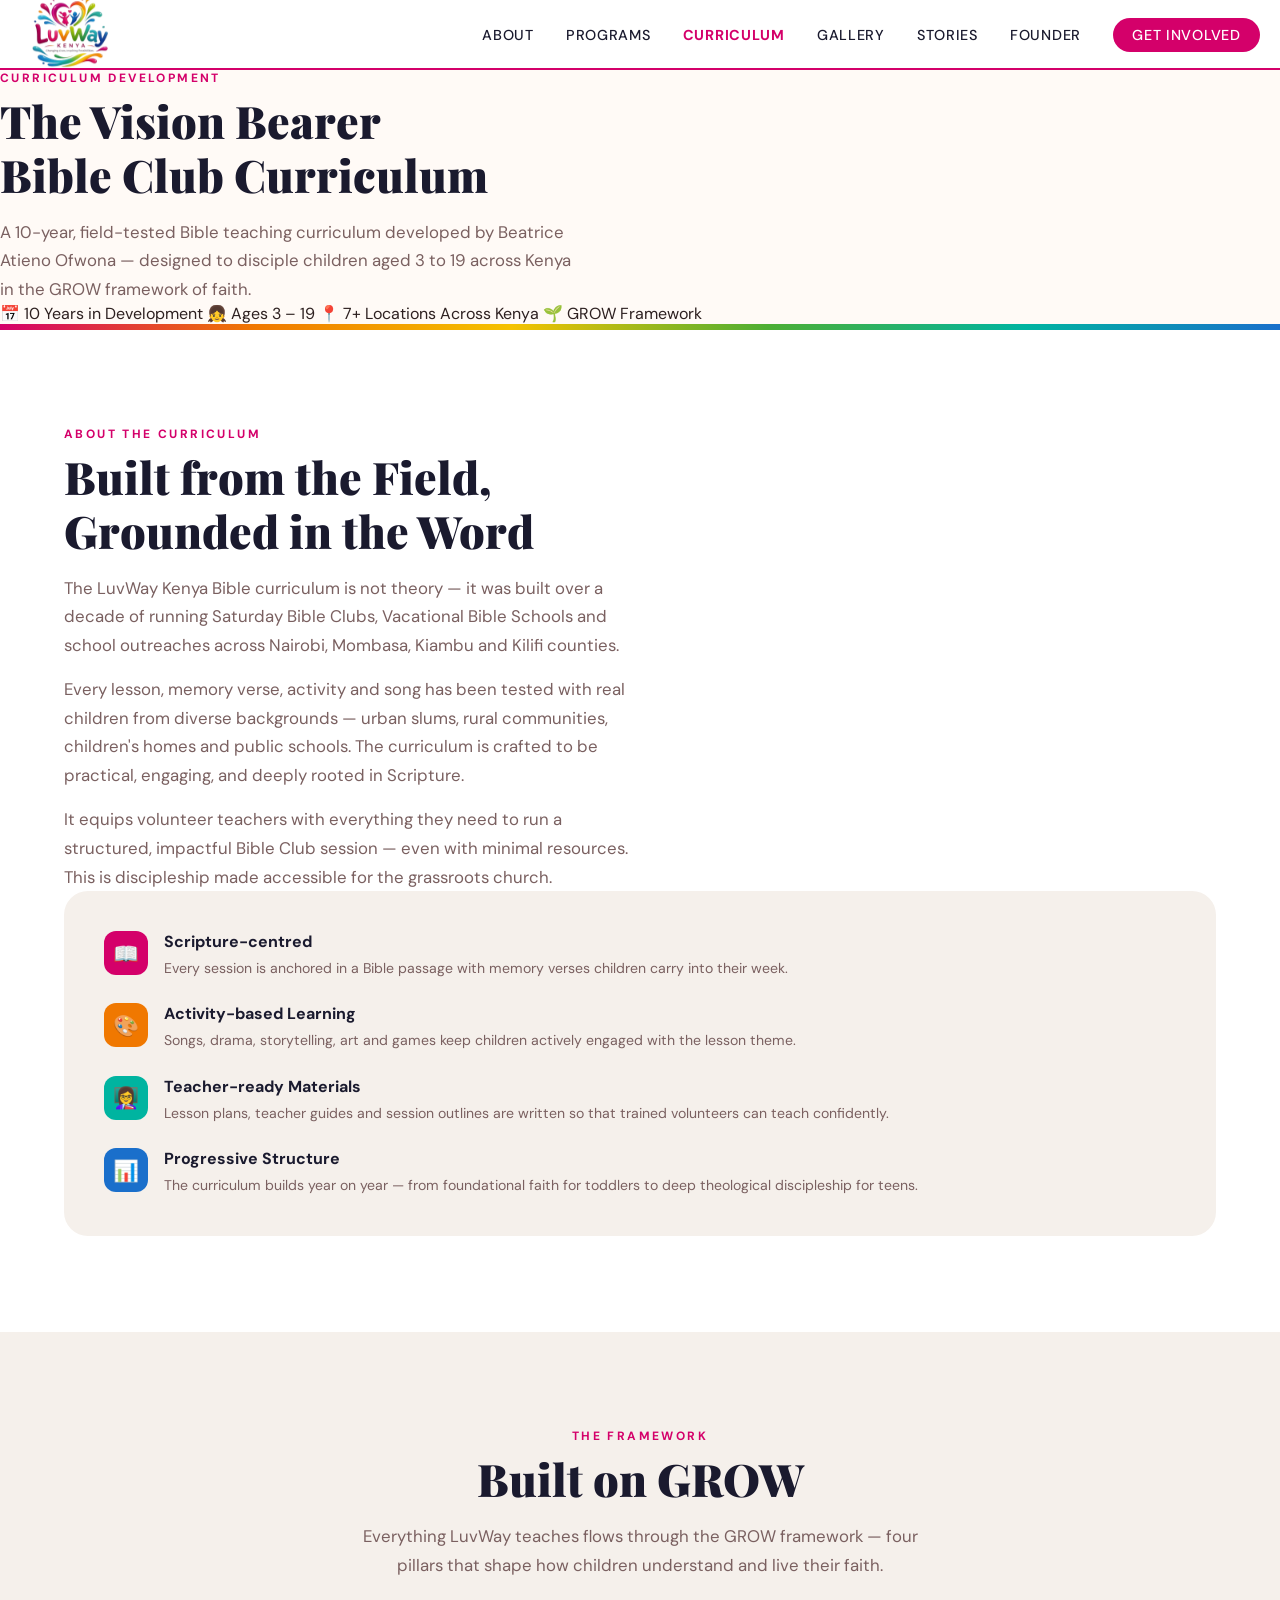
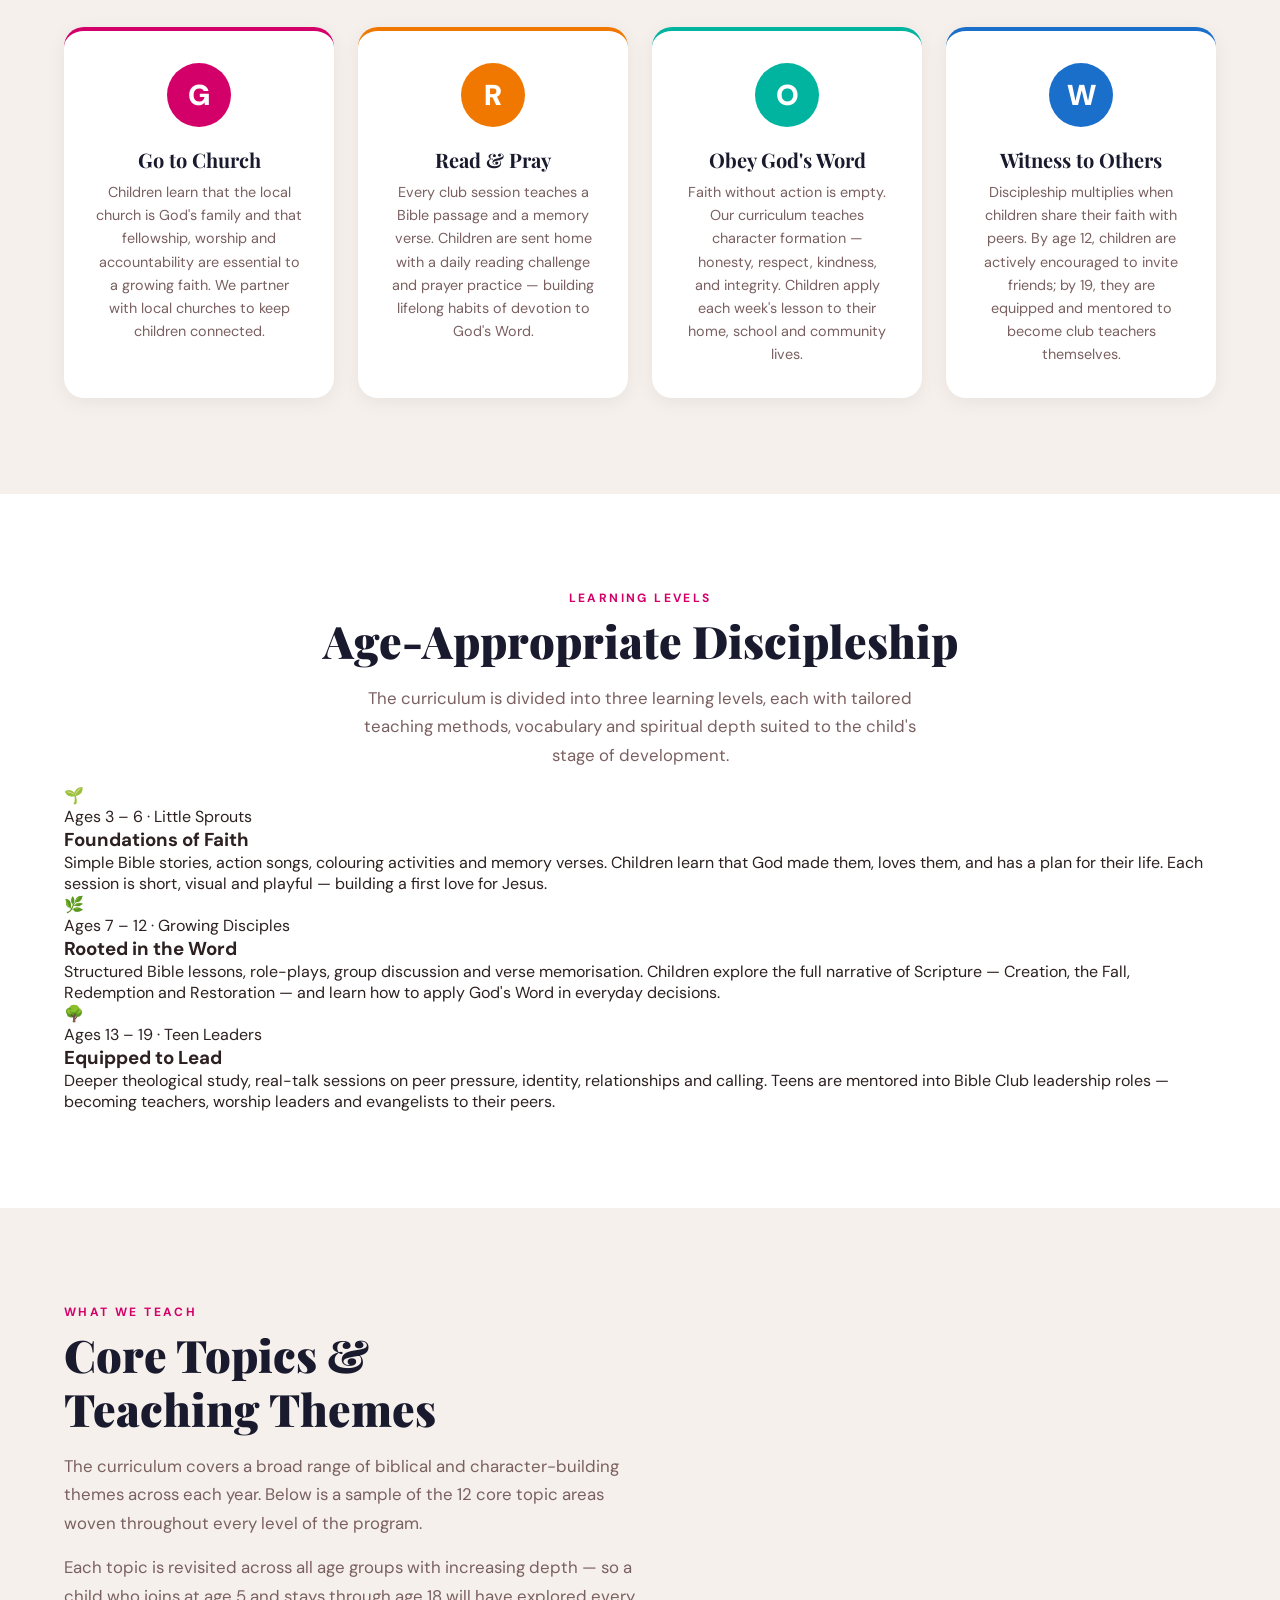
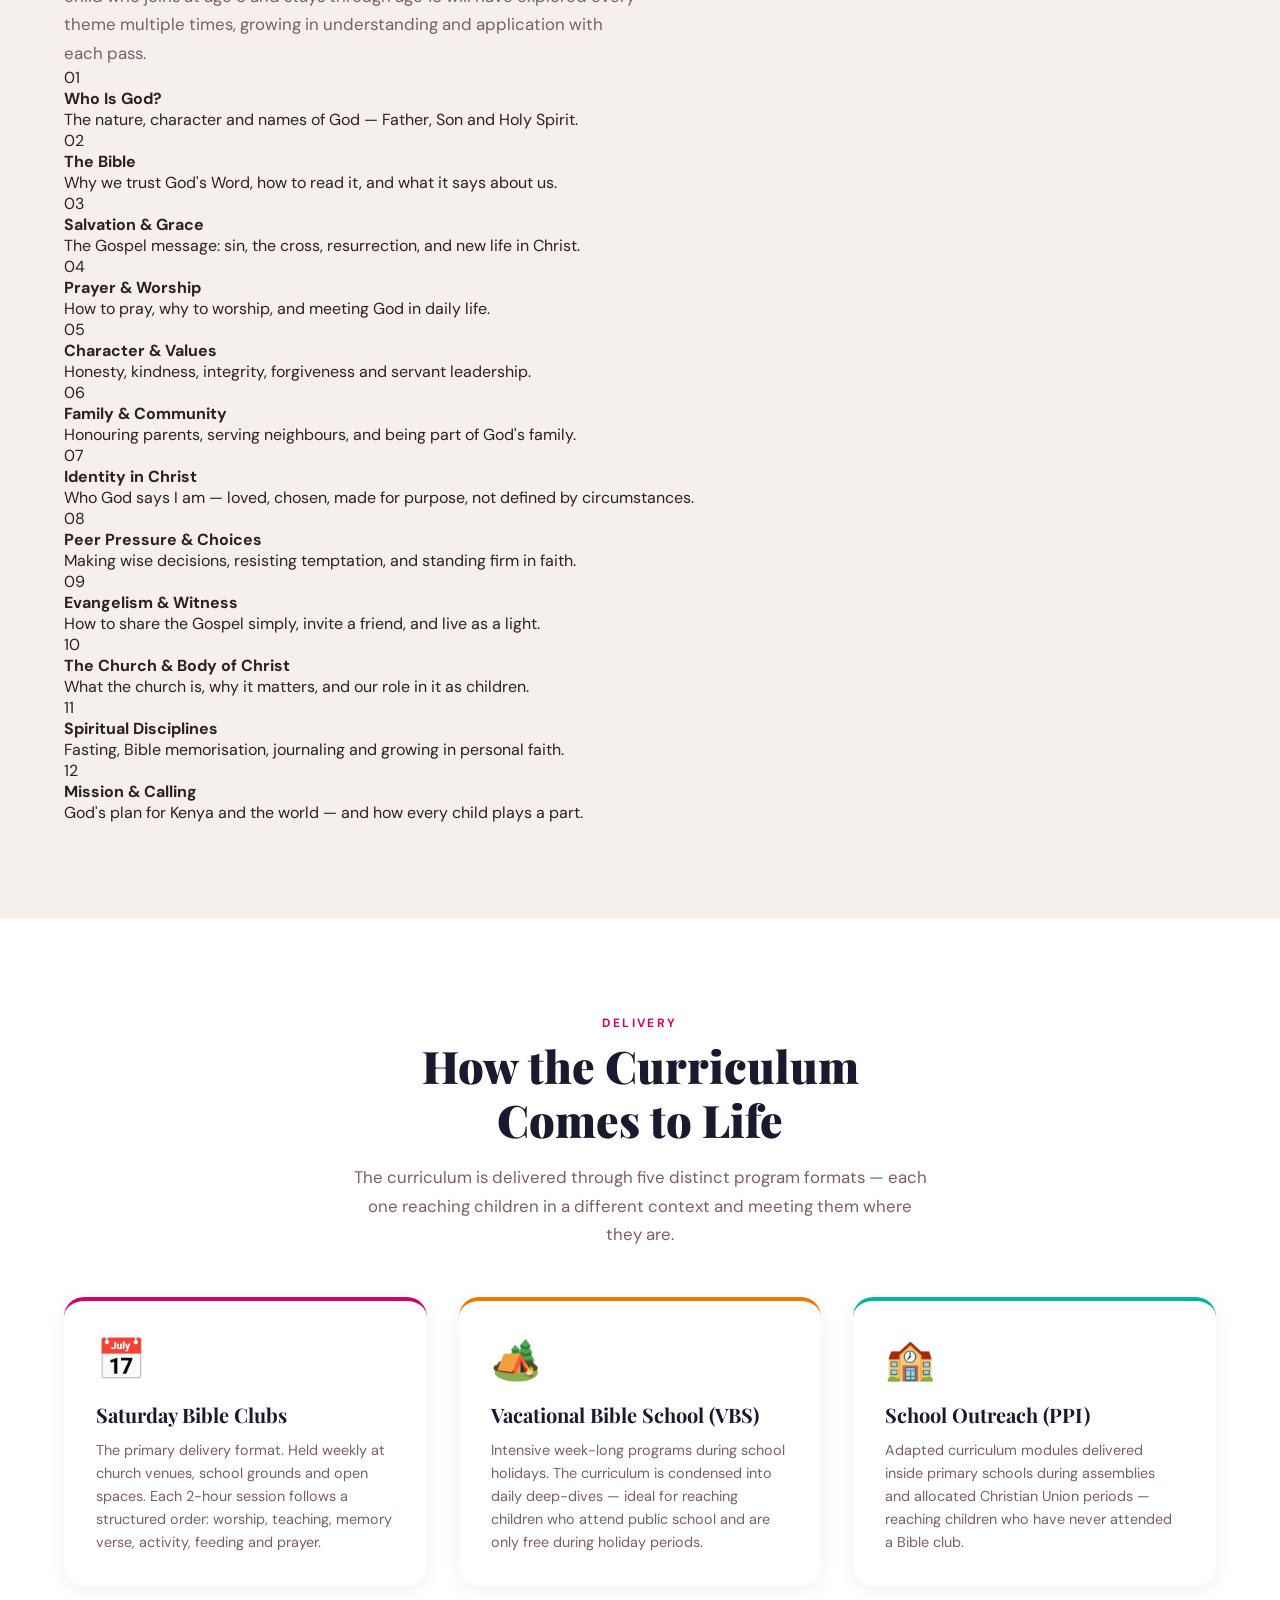
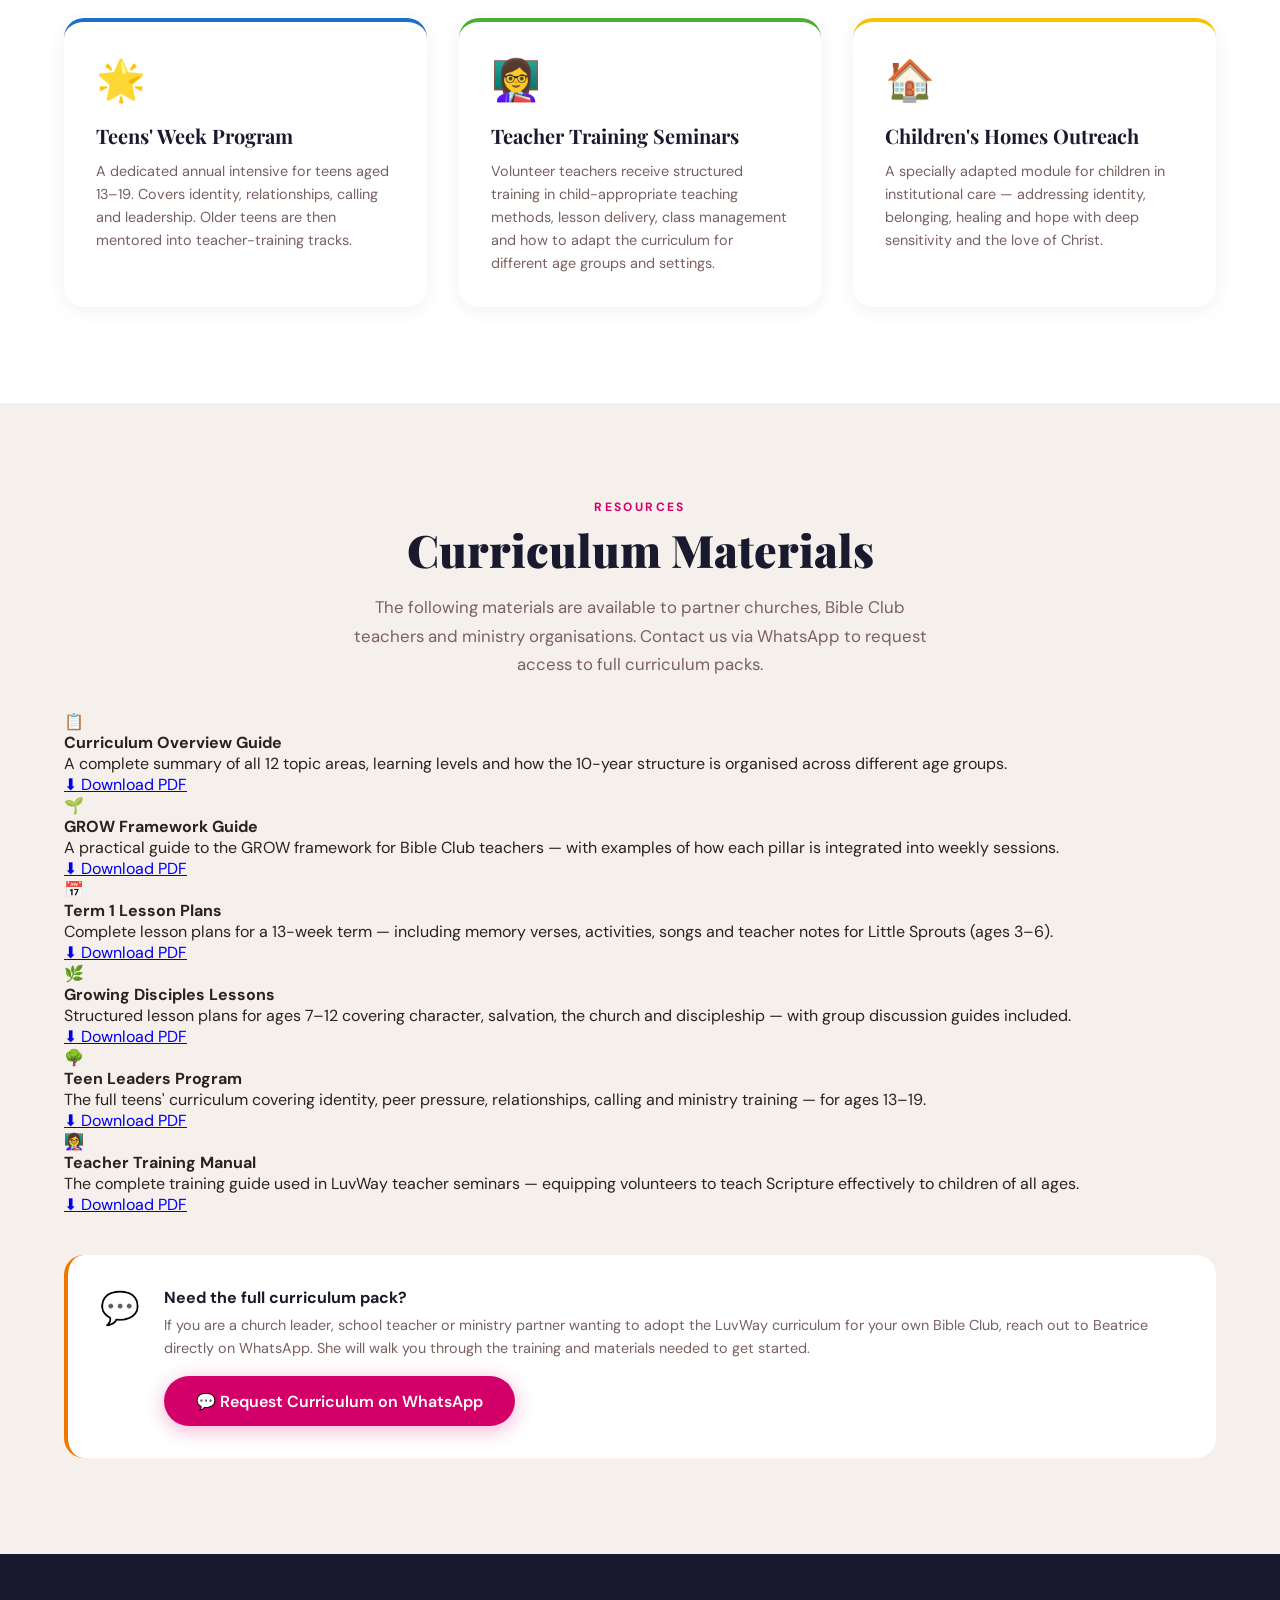
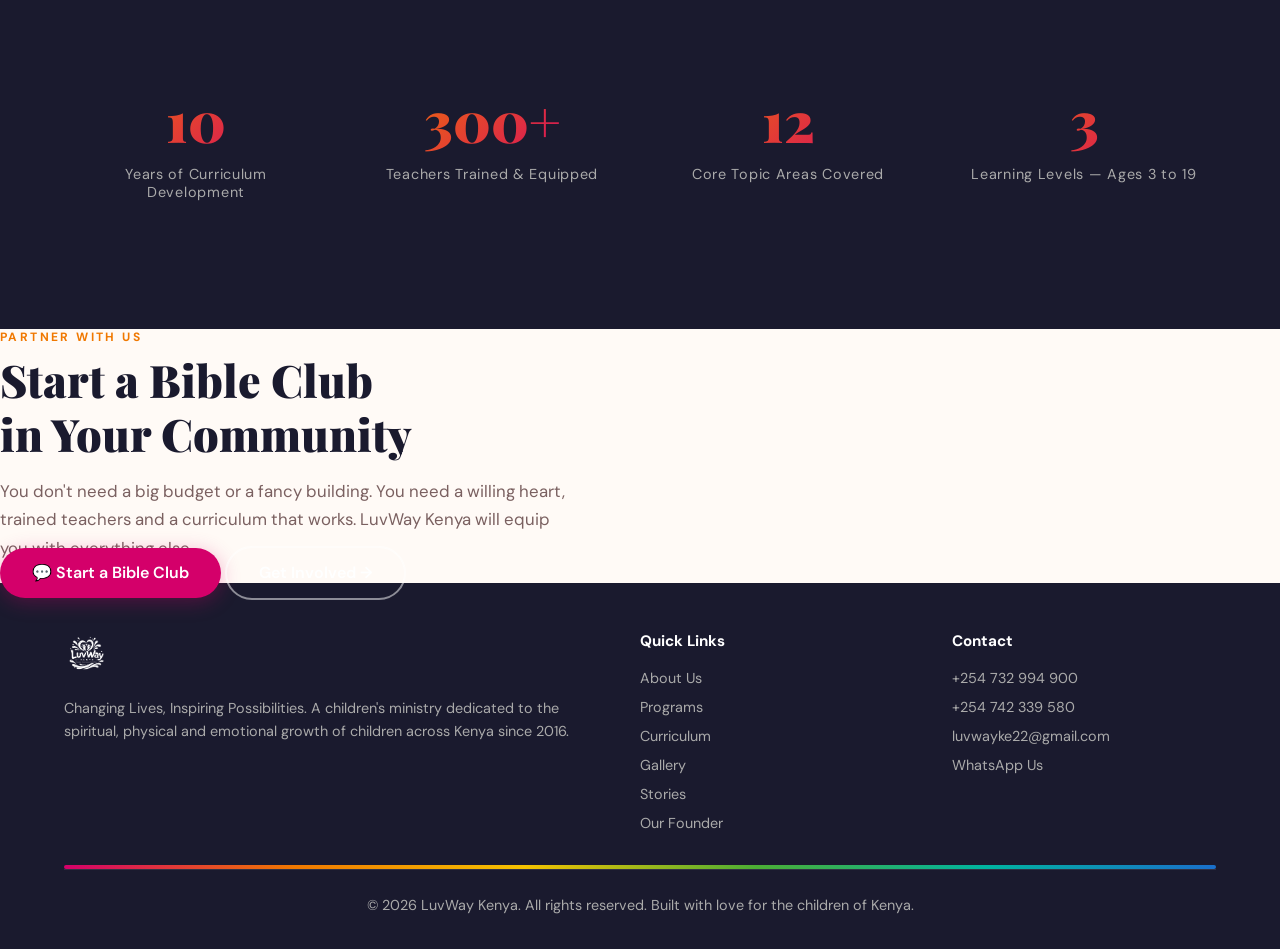
==== curriculum.html @ e8ebb986 "testimanials back and rewrote in  asepate index and CSS the old ones i put in  a new folder under as" ====
<!DOCTYPE html>
<html lang="en">

<head>
    <meta charset="UTF-8">
    <meta name="viewport" content="width=device-width, initial-scale=1.0">
    <title>Curriculum – LuvWay Kenya Vision Bearer Bible Clubs</title>
    <link rel="preconnect" href="https://fonts.googleapis.com">
    <link href="https://fonts.googleapis.com/css2?family=Playfair+Display:wght@700;900&family=DM+Sans:wght@300;400;500;600&display=swap" rel="stylesheet">
    <link rel="stylesheet" href="styles.css">
    <link rel="icon" type="image/x-icon" href="assets/images/favicon.ico">
</head>

<body>

    <!-- NAV -->
    <nav>
        <div class="nav-logo">
            <img src="assets/images/luvway_logo.png" alt="LuvWay Kenya">
        </div>

        <button class="hamburger" id="hamburger" aria-label="Toggle navigation" aria-expanded="false">
            <span></span>
            <span></span>
            <span></span>
        </button>

        <ul class="nav-links" id="nav-links">
            <li><a href="index.html#about">About</a></li>
            <li><a href="index.html#programs">Programs</a></li>
            <li><a href="curriculum.html" style="color:var(--magenta); font-weight:700;">Curriculum</a></li>
            <li><a href="index.html#gallery">Gallery</a></li>
            <li><a href="index.html#testimonials">Stories</a></li>
            <li><a href="index.html#founder">Founder</a></li>
            <li><a href="get-involved.html" class="nav-cta">Get Involved</a></li>
        </ul>
    </nav>


    <!-- HERO -->
    <div class="curriculum-hero">
        <div class="curriculum-hero-content">
            <p class="section-tag">Curriculum Development</p>
            <h1 class="section-title">The Vision Bearer<br>Bible Club Curriculum</h1>
            <p class="section-sub">A 10-year, field-tested Bible teaching curriculum developed by Beatrice Atieno Ofwona — designed to disciple children aged 3 to 19 across Kenya in the GROW framework of faith.</p>
            <div class="curriculum-hero-badges">
                <span class="ch-badge">📅 10 Years in Development</span>
                <span class="ch-badge">👧 Ages 3 – 19</span>
                <span class="ch-badge">📍 7+ Locations Across Kenya</span>
                <span class="ch-badge">🌱 GROW Framework</span>
            </div>
        </div>
    </div>

    <div class="rainbow-strip"></div>


    <!-- WHAT IS THE CURRICULUM -->
    <section style="background:#fff;">
        <div class="curriculum-overview-grid">
            <div class="fade-up">
                <p class="section-tag">About the Curriculum</p>
                <h2 class="section-title">Built from the Field,<br>Grounded in the Word</h2>
                <p class="section-sub">The LuvWay Kenya Bible curriculum is not theory — it was built over a decade of running Saturday Bible Clubs, Vacational Bible Schools and school outreaches across Nairobi, Mombasa, Kiambu and Kilifi counties.</p>
                <p class="section-sub" style="margin-top:1rem;">Every lesson, memory verse, activity and song has been tested with real children from diverse backgrounds — urban slums, rural communities, children's homes and public schools. The curriculum is crafted to be practical, engaging, and deeply rooted in Scripture.</p>
                <p class="section-sub" style="margin-top:1rem;">It equips volunteer teachers with everything they need to run a structured, impactful Bible Club session — even with minimal resources. This is discipleship made accessible for the grassroots church.</p>
            </div>
            <div class="fade-up">
                <div style="background:var(--light-gray); border-radius:24px; padding:2.5rem; display:flex; flex-direction:column; gap:1.5rem;">
                    <div style="display:flex; gap:1rem; align-items:flex-start;">
                        <div style="width:44px; height:44px; background:var(--magenta); border-radius:12px; display:flex; align-items:center; justify-content:center; font-size:1.3rem; flex-shrink:0;">📖</div>
                        <div>
                            <h4 style="font-weight:700; color:var(--dark); margin-bottom:0.3rem;">Scripture-centred</h4>
                            <p style="font-size:0.88rem; color:var(--text-muted); line-height:1.6;">Every session is anchored in a Bible passage with memory verses children carry into their week.</p>
                        </div>
                    </div>
                    <div style="display:flex; gap:1rem; align-items:flex-start;">
                        <div style="width:44px; height:44px; background:var(--orange); border-radius:12px; display:flex; align-items:center; justify-content:center; font-size:1.3rem; flex-shrink:0;">🎨</div>
                        <div>
                            <h4 style="font-weight:700; color:var(--dark); margin-bottom:0.3rem;">Activity-based Learning</h4>
                            <p style="font-size:0.88rem; color:var(--text-muted); line-height:1.6;">Songs, drama, storytelling, art and games keep children actively engaged with the lesson theme.</p>
                        </div>
                    </div>
                    <div style="display:flex; gap:1rem; align-items:flex-start;">
                        <div style="width:44px; height:44px; background:var(--teal); border-radius:12px; display:flex; align-items:center; justify-content:center; font-size:1.3rem; flex-shrink:0;">👩‍🏫</div>
                        <div>
                            <h4 style="font-weight:700; color:var(--dark); margin-bottom:0.3rem;">Teacher-ready Materials</h4>
                            <p style="font-size:0.88rem; color:var(--text-muted); line-height:1.6;">Lesson plans, teacher guides and session outlines are written so that trained volunteers can teach confidently.</p>
                        </div>
                    </div>
                    <div style="display:flex; gap:1rem; align-items:flex-start;">
                        <div style="width:44px; height:44px; background:var(--blue); border-radius:12px; display:flex; align-items:center; justify-content:center; font-size:1.3rem; flex-shrink:0;">📊</div>
                        <div>
                            <h4 style="font-weight:700; color:var(--dark); margin-bottom:0.3rem;">Progressive Structure</h4>
                            <p style="font-size:0.88rem; color:var(--text-muted); line-height:1.6;">The curriculum builds year on year — from foundational faith for toddlers to deep theological discipleship for teens.</p>
                        </div>
                    </div>
                </div>
            </div>
        </div>
    </section>


    <!-- GROW FRAMEWORK -->
    <section style="background:var(--light-gray);">
        <div style="text-align:center; margin-bottom:3rem;" class="fade-up">
            <p class="section-tag">The Framework</p>
            <h2 class="section-title">Built on GROW</h2>
            <p class="section-sub" style="margin:0 auto;">Everything LuvWay teaches flows through the GROW framework — four pillars that shape how children understand and live their faith.</p>
        </div>
        <div style="display:grid; grid-template-columns:repeat(4,1fr); gap:1.5rem;">
            <div class="program-card fade-up" style="text-align:center; border-color:var(--magenta);">
                <div style="width:64px; height:64px; background:var(--magenta); border-radius:50%; display:flex; align-items:center; justify-content:center; font-size:1.8rem; font-weight:900; color:#fff; margin:0 auto 1.2rem;">G</div>
                <h3 style="margin-bottom:0.5rem;">Go to Church</h3>
                <p>Children learn that the local church is God's family and that fellowship, worship and accountability are essential to a growing faith. We partner with local churches to keep children connected.</p>
            </div>
            <div class="program-card fade-up" style="text-align:center; border-color:var(--orange);">
                <div style="width:64px; height:64px; background:var(--orange); border-radius:50%; display:flex; align-items:center; justify-content:center; font-size:1.8rem; font-weight:900; color:#fff; margin:0 auto 1.2rem;">R</div>
                <h3 style="margin-bottom:0.5rem;">Read & Pray</h3>
                <p>Every club session teaches a Bible passage and a memory verse. Children are sent home with a daily reading challenge and prayer practice — building lifelong habits of devotion to God's Word.</p>
            </div>
            <div class="program-card fade-up" style="text-align:center; border-color:var(--teal);">
                <div style="width:64px; height:64px; background:var(--teal); border-radius:50%; display:flex; align-items:center; justify-content:center; font-size:1.8rem; font-weight:900; color:#fff; margin:0 auto 1.2rem;">O</div>
                <h3 style="margin-bottom:0.5rem;">Obey God's Word</h3>
                <p>Faith without action is empty. Our curriculum teaches character formation — honesty, respect, kindness, and integrity. Children apply each week's lesson to their home, school and community lives.</p>
            </div>
            <div class="program-card fade-up" style="text-align:center; border-color:var(--blue);">
                <div style="width:64px; height:64px; background:var(--blue); border-radius:50%; display:flex; align-items:center; justify-content:center; font-size:1.8rem; font-weight:900; color:#fff; margin:0 auto 1.2rem;">W</div>
                <h3 style="margin-bottom:0.5rem;">Witness to Others</h3>
                <p>Discipleship multiplies when children share their faith with peers. By age 12, children are actively encouraged to invite friends; by 19, they are equipped and mentored to become club teachers themselves.</p>
            </div>
        </div>
    </section>


    <!-- AGE GROUPS -->
    <section style="background:#fff;">
        <div style="text-align:center; margin-bottom:1rem;" class="fade-up">
            <p class="section-tag">Learning Levels</p>
            <h2 class="section-title">Age-Appropriate Discipleship</h2>
            <p class="section-sub" style="margin:0 auto;">The curriculum is divided into three learning levels, each with tailored teaching methods, vocabulary and spiritual depth suited to the child's stage of development.</p>
        </div>
        <div class="age-levels-grid">
            <div class="age-card fade-up">
                <div class="age-icon">🌱</div>
                <div class="age-range">Ages 3 – 6 · Little Sprouts</div>
                <h3>Foundations of Faith</h3>
                <p>Simple Bible stories, action songs, colouring activities and memory verses. Children learn that God made them, loves them, and has a plan for their life. Each session is short, visual and playful — building a first love for Jesus.</p>
            </div>
            <div class="age-card fade-up">
                <div class="age-icon">🌿</div>
                <div class="age-range">Ages 7 – 12 · Growing Disciples</div>
                <h3>Rooted in the Word</h3>
                <p>Structured Bible lessons, role-plays, group discussion and verse memorisation. Children explore the full narrative of Scripture — Creation, the Fall, Redemption and Restoration — and learn how to apply God's Word in everyday decisions.</p>
            </div>
            <div class="age-card fade-up">
                <div class="age-icon">🌳</div>
                <div class="age-range">Ages 13 – 19 · Teen Leaders</div>
                <h3>Equipped to Lead</h3>
                <p>Deeper theological study, real-talk sessions on peer pressure, identity, relationships and calling. Teens are mentored into Bible Club leadership roles — becoming teachers, worship leaders and evangelists to their peers.</p>
            </div>
        </div>
    </section>


    <!-- TOPICS -->
    <section style="background:var(--light-gray);">
        <div class="curriculum-overview-grid">
            <div class="fade-up">
                <p class="section-tag">What We Teach</p>
                <h2 class="section-title">Core Topics &<br>Teaching Themes</h2>
                <p class="section-sub">The curriculum covers a broad range of biblical and character-building themes across each year. Below is a sample of the 12 core topic areas woven throughout every level of the program.</p>
                <p class="section-sub" style="margin-top:1rem;">Each topic is revisited across all age groups with increasing depth — so a child who joins at age 5 and stays through age 18 will have explored every theme multiple times, growing in understanding and application with each pass.</p>
            </div>
            <div class="fade-up">
                <div class="topics-grid">
                    <div class="topic-item">
                        <div class="topic-num">01</div>
                        <div>
                            <h4>Who Is God?</h4>
                            <p>The nature, character and names of God — Father, Son and Holy Spirit.</p>
                        </div>
                    </div>
                    <div class="topic-item">
                        <div class="topic-num">02</div>
                        <div>
                            <h4>The Bible</h4>
                            <p>Why we trust God's Word, how to read it, and what it says about us.</p>
                        </div>
                    </div>
                    <div class="topic-item">
                        <div class="topic-num">03</div>
                        <div>
                            <h4>Salvation & Grace</h4>
                            <p>The Gospel message: sin, the cross, resurrection, and new life in Christ.</p>
                        </div>
                    </div>
                    <div class="topic-item">
                        <div class="topic-num">04</div>
                        <div>
                            <h4>Prayer & Worship</h4>
                            <p>How to pray, why to worship, and meeting God in daily life.</p>
                        </div>
                    </div>
                    <div class="topic-item">
                        <div class="topic-num">05</div>
                        <div>
                            <h4>Character & Values</h4>
                            <p>Honesty, kindness, integrity, forgiveness and servant leadership.</p>
                        </div>
                    </div>
                    <div class="topic-item">
                        <div class="topic-num">06</div>
                        <div>
                            <h4>Family & Community</h4>
                            <p>Honouring parents, serving neighbours, and being part of God's family.</p>
                        </div>
                    </div>
                    <div class="topic-item">
                        <div class="topic-num">07</div>
                        <div>
                            <h4>Identity in Christ</h4>
                            <p>Who God says I am — loved, chosen, made for purpose, not defined by circumstances.</p>
                        </div>
                    </div>
                    <div class="topic-item">
                        <div class="topic-num">08</div>
                        <div>
                            <h4>Peer Pressure & Choices</h4>
                            <p>Making wise decisions, resisting temptation, and standing firm in faith.</p>
                        </div>
                    </div>
                    <div class="topic-item">
                        <div class="topic-num">09</div>
                        <div>
                            <h4>Evangelism & Witness</h4>
                            <p>How to share the Gospel simply, invite a friend, and live as a light.</p>
                        </div>
                    </div>
                    <div class="topic-item">
                        <div class="topic-num">10</div>
                        <div>
                            <h4>The Church & Body of Christ</h4>
                            <p>What the church is, why it matters, and our role in it as children.</p>
                        </div>
                    </div>
                    <div class="topic-item">
                        <div class="topic-num">11</div>
                        <div>
                            <h4>Spiritual Disciplines</h4>
                            <p>Fasting, Bible memorisation, journaling and growing in personal faith.</p>
                        </div>
                    </div>
                    <div class="topic-item">
                        <div class="topic-num">12</div>
                        <div>
                            <h4>Mission & Calling</h4>
                            <p>God's plan for Kenya and the world — and how every child plays a part.</p>
                        </div>
                    </div>
                </div>
            </div>
        </div>
    </section>


    <!-- HOW IT'S DELIVERED -->
    <section style="background:#fff;">
        <div style="text-align:center; margin-bottom:3rem;" class="fade-up">
            <p class="section-tag">Delivery</p>
            <h2 class="section-title">How the Curriculum<br>Comes to Life</h2>
            <p class="section-sub" style="margin:0 auto;">The curriculum is delivered through five distinct program formats — each one reaching children in a different context and meeting them where they are.</p>
        </div>
        <div class="programs-grid">
            <div class="program-card fade-up">
                <div class="program-icon">📅</div>
                <h3>Saturday Bible Clubs</h3>
                <p>The primary delivery format. Held weekly at church venues, school grounds and open spaces. Each 2-hour session follows a structured order: worship, teaching, memory verse, activity, feeding and prayer.</p>
            </div>
            <div class="program-card fade-up">
                <div class="program-icon">🏕️</div>
                <h3>Vacational Bible School (VBS)</h3>
                <p>Intensive week-long programs during school holidays. The curriculum is condensed into daily deep-dives — ideal for reaching children who attend public school and are only free during holiday periods.</p>
            </div>
            <div class="program-card fade-up">
                <div class="program-icon">🏫</div>
                <h3>School Outreach (PPI)</h3>
                <p>Adapted curriculum modules delivered inside primary schools during assemblies and allocated Christian Union periods — reaching children who have never attended a Bible club.</p>
            </div>
            <div class="program-card fade-up">
                <div class="program-icon">🌟</div>
                <h3>Teens' Week Program</h3>
                <p>A dedicated annual intensive for teens aged 13–19. Covers identity, relationships, calling and leadership. Older teens are then mentored into teacher-training tracks.</p>
            </div>
            <div class="program-card fade-up">
                <div class="program-icon">👩‍🏫</div>
                <h3>Teacher Training Seminars</h3>
                <p>Volunteer teachers receive structured training in child-appropriate teaching methods, lesson delivery, class management and how to adapt the curriculum for different age groups and settings.</p>
            </div>
            <div class="program-card fade-up">
                <div class="program-icon">🏠</div>
                <h3>Children's Homes Outreach</h3>
                <p>A specially adapted module for children in institutional care — addressing identity, belonging, healing and hope with deep sensitivity and the love of Christ.</p>
            </div>
        </div>
    </section>


    <!-- CURRICULUM MATERIALS / DOWNLOADS -->
    <section style="background:var(--light-gray);">
        <div style="text-align:center; margin-bottom:2rem;" class="fade-up">
            <p class="section-tag">Resources</p>
            <h2 class="section-title">Curriculum Materials</h2>
            <p class="section-sub" style="margin:0 auto;">The following materials are available to partner churches, Bible Club teachers and ministry organisations. Contact us via WhatsApp to request access to full curriculum packs.</p>
        </div>
        <div class="download-grid">
            <div class="download-card fade-up">
                <div class="dl-icon">📋</div>
                <h4>Curriculum Overview Guide</h4>
                <p>A complete summary of all 12 topic areas, learning levels and how the 10-year structure is organised across different age groups.</p>
                <a href="assets/curriculums/curriculum_overview.pdf" class="dl-btn" onclick="handleDownload(event, this)">⬇ Download PDF</a>
            </div>
            <div class="download-card fade-up">
                <div class="dl-icon">🌱</div>
                <h4>GROW Framework Guide</h4>
                <p>A practical guide to the GROW framework for Bible Club teachers — with examples of how each pillar is integrated into weekly sessions.</p>
                <a href="assets/curriculums/grow_framework_guide.pdf" class="dl-btn" onclick="handleDownload(event, this)">⬇ Download PDF</a>
            </div>
            <div class="download-card fade-up">
                <div class="dl-icon">📅</div>
                <h4>Term 1 Lesson Plans</h4>
                <p>Complete lesson plans for a 13-week term — including memory verses, activities, songs and teacher notes for Little Sprouts (ages 3–6).</p>
                <a href="assets/curriculums/lesson_plans_term1_little_sprouts.pdf" class="dl-btn" onclick="handleDownload(event, this)">⬇ Download PDF</a>
            </div>
            <div class="download-card fade-up">
                <div class="dl-icon">🌿</div>
                <h4>Growing Disciples Lessons</h4>
                <p>Structured lesson plans for ages 7–12 covering character, salvation, the church and discipleship — with group discussion guides included.</p>
                <a href="assets/curriculums/lesson_plans_growing_disciples.pdf" class="dl-btn" onclick="handleDownload(event, this)">⬇ Download PDF</a>
            </div>
            <div class="download-card fade-up">
                <div class="dl-icon">🌳</div>
                <h4>Teen Leaders Program</h4>
                <p>The full teens' curriculum covering identity, peer pressure, relationships, calling and ministry training — for ages 13–19.</p>
                <a href="assets/curriculums/teen_leaders_curriculum.pdf" class="dl-btn" onclick="handleDownload(event, this)">⬇ Download PDF</a>
            </div>
            <div class="download-card fade-up">
                <div class="dl-icon">👩‍🏫</div>
                <h4>Teacher Training Manual</h4>
                <p>The complete training guide used in LuvWay teacher seminars — equipping volunteers to teach Scripture effectively to children of all ages.</p>
                <a href="assets/curriculums/teacher_training_manual.pdf" class="dl-btn" onclick="handleDownload(event, this)">⬇ Download PDF</a>
            </div>
        </div>

        <div class="fade-up" style="margin-top:2.5rem; background:#fff; border-radius:20px; padding:2rem; border-left:4px solid var(--orange); display:flex; gap:1.5rem; align-items:flex-start;">
            <div style="font-size:2rem; flex-shrink:0;">💬</div>
            <div>
                <h4 style="font-weight:700; color:var(--dark); margin-bottom:0.4rem; font-size:1rem;">Need the full curriculum pack?</h4>
                <p style="font-size:0.9rem; color:var(--text-muted); line-height:1.6;">If you are a church leader, school teacher or ministry partner wanting to adopt the LuvWay curriculum for your own Bible Club, reach out to Beatrice directly on WhatsApp. She will walk you through the training and materials needed to get started.</p>
                <a href="https://wa.me/254732994900?text=Hello%2C%20I%20would%20like%20to%20request%20the%20LuvWay%20curriculum%20materials." target="_blank" class="btn-primary" style="margin-top:1rem; display:inline-block;">💬 Request Curriculum on WhatsApp</a>
            </div>
        </div>
    </section>


    <!-- STATS -->
    <section class="stats-section">
        <div class="stats-grid">
            <div class="stat-item fade-up">
                <div class="stat-number">10</div>
                <div class="stat-label">Years of Curriculum Development</div>
            </div>
            <div class="stat-item fade-up">
                <div class="stat-number">300+</div>
                <div class="stat-label">Teachers Trained & Equipped</div>
            </div>
            <div class="stat-item fade-up">
                <div class="stat-number">12</div>
                <div class="stat-label">Core Topic Areas Covered</div>
            </div>
            <div class="stat-item fade-up">
                <div class="stat-number">3</div>
                <div class="stat-label">Learning Levels — Ages 3 to 19</div>
            </div>
        </div>
    </section>


    <!-- CTA -->
    <div class="curriculum-cta">
        <p class="section-tag" style="color:var(--orange);">Partner With Us</p>
        <h2 class="section-title">Start a Bible Club<br>in Your Community</h2>
        <p class="section-sub">You don't need a big budget or a fancy building. You need a willing heart, trained teachers and a curriculum that works. LuvWay Kenya will equip you with everything else.</p>
        <div class="cta-buttons">
            <a href="https://wa.me/254732994900?text=Hello%2C%20I%20am%20interested%20in%20starting%20a%20Bible%20Club%20with%20LuvWay%20Kenya." target="_blank" class="btn-primary">💬 Start a Bible Club</a>
            <a href="get-involved.html" class="btn-secondary" style="border-color:rgba(255,255,255,0.5); color:#fff;">Get Involved →</a>
        </div>
    </div>


    <!-- FOOTER -->
    <footer>
        <div class="footer-grid">
            <div>
                <img src="assets/images/luvway_logo.png" alt="LuvWay Kenya">
                <p>Changing Lives, Inspiring Possibilities. A children's ministry dedicated to the spiritual, physical and emotional growth of children across Kenya since 2016.</p>
            </div>
            <div>
                <h4>Quick Links</h4>
                <ul>
                    <li><a href="index.html#about">About Us</a></li>
                    <li><a href="index.html#programs">Programs</a></li>
                    <li><a href="curriculum.html">Curriculum</a></li>
                    <li><a href="index.html#gallery">Gallery</a></li>
                    <li><a href="index.html#testimonials">Stories</a></li>
                    <li><a href="index.html#founder">Our Founder</a></li>
                </ul>
            </div>
            <div>
                <h4>Contact</h4>
                <ul>
                    <li><a href="tel:+254732994900">+254 732 994 900</a></li>
                    <li><a href="tel:+254742339580">+254 742 339 580</a></li>
                    <li><a href="mailto:luvwayke22@gmail.com">luvwayke22@gmail.com</a></li>
                    <li><a href="https://wa.me/254732994900" target="_blank">WhatsApp Us</a></li>
                </ul>
            </div>
        </div>
        <div class="footer-rainbow"></div>
        <div class="footer-bottom">
            <p>© 2026 LuvWay Kenya. All rights reserved. Built with love for the children of Kenya.</p>
        </div>
    </footer>


    <script>
        /* ─── HAMBURGER NAV TOGGLE ─── */
        const hamburger = document.getElementById('hamburger');
        const navLinks  = document.getElementById('nav-links');
        const nav       = document.querySelector('nav');

        hamburger.addEventListener('click', function () {
            const isOpen = navLinks.classList.toggle('open');
            hamburger.classList.toggle('active');
            hamburger.setAttribute('aria-expanded', isOpen);
        });

        navLinks.querySelectorAll('a').forEach(link => {
            link.addEventListener('click', () => {
                navLinks.classList.remove('open');
                hamburger.classList.remove('active');
                hamburger.setAttribute('aria-expanded', 'false');
            });
        });

        document.addEventListener('click', function (e) {
            if (!nav.contains(e.target) && navLinks.classList.contains('open')) {
                navLinks.classList.remove('open');
                hamburger.classList.remove('active');
                hamburger.setAttribute('aria-expanded', 'false');
            }
        });


        /* ─── SCROLL ANIMATIONS ─── */
        const observer = new IntersectionObserver((entries) => {
            entries.forEach(e => { if (e.isIntersecting) e.target.classList.add('visible'); });
        }, { threshold: 0.1 });
        document.querySelectorAll('.fade-up').forEach(el => observer.observe(el));


        /* ─── DOWNLOAD HANDLER ─── */
        function handleDownload(e, link) {
            const href = link.getAttribute('href');
            // Check if file exists — if curriculum files haven't been added yet, show a WhatsApp prompt
            fetch(href, { method: 'HEAD' })
                .then(res => {
                    if (!res.ok) {
                        e.preventDefault();
                        if (confirm('This file is not yet uploaded. Would you like to request this material via WhatsApp?')) {
                            window.open('https://wa.me/254732994900?text=Hello%2C%20I%20would%20like%20to%20request%20curriculum%20materials%20from%20LuvWay%20Kenya.', '_blank');
                        }
                    }
                })
                .catch(() => {
                    e.preventDefault();
                    if (confirm('This file is not yet available online. Would you like to request it via WhatsApp?')) {
                        window.open('https://wa.me/254732994900?text=Hello%2C%20I%20would%20like%20to%20request%20curriculum%20materials%20from%20LuvWay%20Kenya.', '_blank');
                    }
                });
        }
    </script>

</body>
</html>
---- styles.css ----
:root {
    --magenta: #d4006a;
    --orange: #f07800;
    --yellow: #f5c200;
    --green: #4cae34;
    --teal: #00b4a0;
    --blue: #1a6fcb;
    --dark: #1a1a2e;
    --warm-white: #fffaf6;
    --light-gray: #f5f0eb;
    --text: #2d2020;
    --text-muted: #7a6060;
}

*,
*::before,
*::after {
    box-sizing: border-box;
    margin: 0;
    padding: 0;
}

html {
    scroll-behavior: smooth;
}

body {
    font-family: 'DM Sans', sans-serif;
    background: var(--warm-white);
    color: var(--text);
    overflow-x: hidden;
}

.g-letter {
    font-size: 96px;
    font-weight: 500;
    opacity: 0;
    transform: scale(0.3) rotate(-15deg);
    transition: opacity 0.5s ease, transform 0.6s cubic-bezier(0.34, 1.56, 0.64, 1);
    display: inline-block;
    line-height: 1;
}

.g-letter.show {
    opacity: 1;
    transform: scale(1) rotate(0deg);
}


/* ─── NAV ─── */

nav {
    position: fixed;
    top: 0;
    width: 100%;
    z-index: 1000;
    background: rgba(255, 250, 246, 0.95);
    backdrop-filter: blur(12px);
    border-bottom: 2px solid var(--magenta);
    padding: 0 2rem;
    display: flex;
    align-items: center;
    justify-content: space-between;
    height: 70px;
}

.nav-logo img {
    height: 100px;
    width: 100px;
}

.nav-links {
    display: flex;
    gap: 2rem;
    list-style: none;
}

.nav-links a {
    text-decoration: none;
    font-weight: 500;
    font-size: 0.9rem;
    color: var(--dark);
    letter-spacing: 0.05em;
    text-transform: uppercase;
    transition: color 0.2s;
}

.nav-links a:hover {
    color: var(--magenta);
}

.nav-cta {
    background: var(--magenta);
    color: #fff !important;
    padding: 0.5rem 1.2rem;
    border-radius: 50px;
    transition: background 0.2s !important;
}

.nav-cta:hover {
    background: #a8004f !important;
}


/* ─── HERO ─── */

.hero {
    min-height: 100vh;
    display: grid;
    grid-template-columns: 1fr 1fr;
    align-items: center;
    padding: 100px 4rem 4rem;
    gap: 4rem;
    background: linear-gradient(135deg, var(--warm-white) 60%, #ffe8f5 100%);
    position: relative;
    overflow: hidden;
}

.hero::before {
    content: '';
    position: absolute;
    top: -100px;
    right: -100px;
    width: 500px;
    height: 500px;
    border-radius: 50%;
    background: radial-gradient(circle, rgba(212, 0, 106, 0.08) 0%, transparent 70%);
}

.hero::after {
    content: '';
    position: absolute;
    bottom: -80px;
    left: 20%;
    width: 300px;
    height: 300px;
    border-radius: 50%;
    background: radial-gradient(circle, rgba(240, 120, 0, 0.08) 0%, transparent 70%);
}

.hero-text {
    position: relative;
    z-index: 1;
}

.hero-eyebrow {
    font-size: 0.8rem;
    letter-spacing: 0.2em;
    text-transform: uppercase;
    color: var(--orange);
    font-weight: 600;
    margin-bottom: 1rem;
}

.hero-title {
    font-family: 'Playfair Display', serif;
    font-size: clamp(2.8rem, 5vw, 4.5rem);
    line-height: 1.1;
    font-weight: 900;
    color: var(--dark);
    margin-bottom: 1.5rem;
}

.hero-title span {
    color: var(--magenta);
}

.hero-sub {
    font-size: 1.15rem;
    line-height: 1.7;
    color: var(--text-muted);
    margin-bottom: 2.5rem;
    max-width: 480px;
}

.hero-buttons {
    display: flex;
    gap: 1rem;
    flex-wrap: wrap;
}

.btn-primary {
    background: var(--magenta);
    color: #fff;
    padding: 0.9rem 2rem;
    border-radius: 50px;
    text-decoration: none;
    font-weight: 600;
    font-size: 1rem;
    transition: transform 0.2s, box-shadow 0.2s;
    box-shadow: 0 4px 20px rgba(212, 0, 106, 0.3);
}

.btn-primary:hover {
    transform: translateY(-2px);
    box-shadow: 0 8px 30px rgba(212, 0, 106, 0.4);
}

.btn-secondary {
    background: transparent;
    color: var(--dark);
    padding: 0.9rem 2rem;
    border-radius: 50px;
    text-decoration: none;
    font-weight: 600;
    font-size: 1rem;
    border: 2px solid var(--dark);
    transition: all 0.2s;
}

.btn-secondary:hover {
    background: var(--dark);
    color: #fff;
}

.hero-image {
    position: relative;
    z-index: 1;
}

.hero-image img {
    width: 100%;
    height: 500px;
    object-fit: cover;
    border-radius: 20px 60px 20px 60px;
    box-shadow: 0 20px 60px rgba(0, 0, 0, 0.15);
}

.hero-badge {
    position: absolute;
    bottom: -20px;
    left: -20px;
    background: var(--orange);
    color: #fff;
    padding: 1rem 1.5rem;
    border-radius: 16px;
    box-shadow: 0 8px 24px rgba(240, 120, 0, 0.3);
    font-weight: 700;
    font-size: 0.9rem;
    line-height: 1.3;
}

.hero-badge span {
    font-size: 1.6rem;
    display: block;
    font-family: 'Playfair Display', serif;
}


/* ─── RAINBOW STRIP ─── */

.rainbow-strip {
    height: 6px;
    background: linear-gradient(to right, var(--magenta), var(--orange), var(--yellow), var(--green), var(--teal), var(--blue));
}


/* ─── SECTIONS ─── */

section {
    padding: 6rem 4rem;
}

.section-tag {
    font-size: 0.75rem;
    letter-spacing: 0.2em;
    text-transform: uppercase;
    color: var(--magenta);
    font-weight: 700;
    margin-bottom: 0.5rem;
}

.section-title {
    font-family: 'Playfair Display', serif;
    font-size: clamp(2rem, 3.5vw, 3rem);
    font-weight: 900;
    line-height: 1.2;
    color: var(--dark);
    margin-bottom: 1rem;
}

.section-sub {
    font-size: 1.05rem;
    line-height: 1.7;
    color: var(--text-muted);
    max-width: 580px;
}


/* ─── ABOUT ─── */

.about-grid {
    display: grid;
    grid-template-columns: 1fr 1fr;
    gap: 5rem;
    align-items: center;
}

.about-image-wrap {
    position: relative;
}

.about-image-wrap img {
    width: 100%;
    height: 460px;
    object-fit: cover;
    border-radius: 40px 20px 40px 20px;
    box-shadow: 0 16px 50px rgba(0, 0, 0, 0.12);
}

.about-accent {
    position: absolute;
    top: -20px;
    right: -20px;
    width: 100px;
    height: 100px;
    border-radius: 50%;
    background: var(--yellow);
    opacity: 0.3;
    z-index: -1;
}

.about-accent2 {
    position: absolute;
    bottom: -20px;
    left: -20px;
    width: 80px;
    height: 80px;
    border-radius: 50%;
    background: var(--teal);
    opacity: 0.25;
    z-index: -1;
}

.grow-list {
    margin-top: 2rem;
    display: flex;
    flex-direction: column;
    gap: 0.8rem;
}

.grow-item {
    display: flex;
    align-items: center;
    gap: 1rem;
    background: var(--light-gray);
    border-radius: 12px;
    padding: 0.8rem 1.2rem;
}

.grow-letter {
    width: 36px;
    height: 36px;
    border-radius: 50%;
    display: flex;
    align-items: center;
    justify-content: center;
    font-weight: 900;
    font-size: 1.1rem;
    color: #fff;
    flex-shrink: 0;
}

.g-g {
    background: var(--magenta);
}

.g-r {
    background: var(--orange);
}

.g-o {
    background: var(--teal);
}

.g-w {
    background: var(--blue);
}

.grow-item p {
    font-weight: 600;
    font-size: 0.95rem;
    color: var(--dark);
}

.grow-item span {
    font-size: 0.85rem;
    color: var(--text-muted);
}


/* ─── STATS ─── */

.stats-section {
    background: var(--dark);
    color: #fff;
}

.stats-grid {
    display: grid;
    grid-template-columns: repeat(4, 1fr);
    gap: 2rem;
    text-align: center;
}

.stat-item {
    padding: 2rem 1rem;
}

.stat-number {
    font-family: 'Playfair Display', serif;
    font-size: 3.5rem;
    font-weight: 900;
    background: linear-gradient(135deg, var(--orange), var(--magenta));
    -webkit-background-clip: text;
    -webkit-text-fill-color: transparent;
    background-clip: text;
}

.stat-label {
    font-size: 0.9rem;
    color: #aaa;
    margin-top: 0.5rem;
    letter-spacing: 0.05em;
}


/* ─── PROGRAMS ─── */

.programs-grid {
    display: grid;
    grid-template-columns: repeat(3, 1fr);
    gap: 2rem;
    margin-top: 3rem;
}

.program-card {
    background: #fff;
    border-radius: 20px;
    padding: 2rem;
    box-shadow: 0 4px 20px rgba(0, 0, 0, 0.06);
    border-top: 4px solid;
    transition: transform 0.25s, box-shadow 0.25s;
    position: relative;
    overflow: hidden;
}

.program-card:hover {
    transform: translateY(-6px);
    box-shadow: 0 16px 40px rgba(0, 0, 0, 0.12);
}

.program-card:nth-child(1) {
    border-color: var(--magenta);
}

.program-card:nth-child(2) {
    border-color: var(--orange);
}

.program-card:nth-child(3) {
    border-color: var(--teal);
}

.program-card:nth-child(4) {
    border-color: var(--blue);
}

.program-card:nth-child(5) {
    border-color: var(--green);
}

.program-card:nth-child(6) {
    border-color: var(--yellow);
}

.program-icon {
    font-size: 2.5rem;
    margin-bottom: 1rem;
}

.program-card h3 {
    font-family: 'Playfair Display', serif;
    font-size: 1.25rem;
    margin-bottom: 0.7rem;
    color: var(--dark);
}

.program-card p {
    font-size: 0.9rem;
    line-height: 1.6;
    color: var(--text-muted);
}


/* ─── TESTIMONIALS ─── */

.testimonials-section {
    background: var(--light-gray);
}

.testimonials-header {
    text-align: center;
    margin-bottom: 3rem;
}

.testimonials-header .section-sub {
    margin: 0 auto;
}

.testimonials-grid {
    display: grid;
    grid-template-columns: repeat(3, 1fr);
    gap: 2rem;
}

.testimonial-card {
    background: #fff;
    border-radius: 20px;
    padding: 2rem;
    box-shadow: 0 4px 16px rgba(0, 0, 0, 0.06);
    position: relative;
}

.testimonial-card::before {
    content: '"';
    position: absolute;
    top: 1rem;
    left: 1.5rem;
    font-size: 5rem;
    font-family: 'Playfair Display', serif;
    color: var(--magenta);
    opacity: 0.15;
    line-height: 1;
}

.t-child-name {
    font-weight: 700;
    color: var(--magenta);
    margin-bottom: 0.3rem;
}

.t-grade {
    font-size: 0.8rem;
    color: var(--text-muted);
    margin-bottom: 1rem;
}

.t-quote {
    font-size: 0.95rem;
    line-height: 1.65;
    color: var(--text);
    font-style: italic;
}


/* ─── GALLERY ─── */

.gallery-header {
    text-align: center;
    margin-bottom: 3rem;
}

.gallery-grid {
    display: grid;
    grid-template-columns: repeat(auto-fill, minmax(220px, 1fr));
    gap: 1rem;
}

.gallery-item {
    position: relative;
    overflow: hidden;
    border-radius: 14px;
    aspect-ratio: 1;
    cursor: pointer;
}

.gallery-item img {
    width: 100%;
    height: 100%;
    object-fit: cover;
    transition: transform 0.4s;
}

.gallery-item:hover img {
    transform: scale(1.08);
}

.gallery-overlay {
    position: absolute;
    inset: 0;
    background: linear-gradient(to top, rgba(212, 0, 106, 0.7) 0%, transparent 60%);
    opacity: 0;
    transition: opacity 0.3s;
}

.gallery-item:hover .gallery-overlay {
    opacity: 1;
}


/* Lightbox */

.lightbox {
    display: none;
    position: fixed;
    inset: 0;
    z-index: 9999;
    background: rgba(0, 0, 0, 0.92);
    align-items: center;
    justify-content: center;
}

.lightbox.active {
    display: flex;
}

.lightbox img {
    max-width: 90vw;
    max-height: 90vh;
    border-radius: 12px;
}

.lightbox-close {
    position: absolute;
    top: 1.5rem;
    right: 2rem;
    color: #fff;
    font-size: 2.5rem;
    cursor: pointer;
    line-height: 1;
}

.lightbox-nav {
    position: absolute;
    top: 50%;
    transform: translateY(-50%);
    background: rgba(255, 255, 255, 0.15);
    border: none;
    color: #fff;
    font-size: 2rem;
    width: 50px;
    height: 50px;
    border-radius: 50%;
    cursor: pointer;
    display: flex;
    align-items: center;
    justify-content: center;
    transition: background 0.2s;
}

.lightbox-nav:hover {
    background: rgba(255, 255, 255, 0.3);
}

#lb-prev {
    left: 1.5rem;
}

#lb-next {
    right: 1.5rem;
}


/* ─── FOUNDER ─── */

.founder-section {
    background: #fff;
}

.founder-grid {
    display: grid;
    grid-template-columns: 380px 1fr;
    gap: 5rem;
    align-items: center;
}

.founder-photo {
    position: relative;
}

.founder-photo img {
    width: 100%;
    height: 420px;
    object-fit: cover;
    object-position: top;
    border-radius: 30px 10px 30px 10px;
    box-shadow: 0 20px 50px rgba(0, 0, 0, 0.15);
}

.founder-ribbon {
    position: absolute;
    bottom: -16px;
    left: 20px;
    right: 20px;
    background: linear-gradient(135deg, var(--magenta), var(--orange));
    color: #fff;
    padding: 1rem 1.5rem;
    border-radius: 12px;
    box-shadow: 0 8px 24px rgba(212, 0, 106, 0.3);
    text-align: center;
}

.founder-ribbon strong {
    display: block;
    font-size: 1.1rem;
}

.founder-ribbon span {
    font-size: 0.85rem;
    opacity: 0.9;
}

.founder-text blockquote {
    font-family: 'Playfair Display', serif;
    font-size: 1.35rem;
    line-height: 1.6;
    color: var(--dark);
    border-left: 4px solid var(--magenta);
    padding-left: 1.5rem;
    margin: 1.5rem 0;
}


/* ─── CONTACT ─── */

.contact-section {
    background: var(--light-gray);
}

.contact-grid {
    display: grid;
    grid-template-columns: 1fr 1fr;
    gap: 4rem;
    align-items: start;
}

.contact-info {
    display: flex;
    flex-direction: column;
    gap: 1.5rem;
    margin-top: 2rem;
}

.contact-item {
    display: flex;
    gap: 1rem;
    align-items: flex-start;
    background: #fff;
    padding: 1.2rem 1.5rem;
    border-radius: 14px;
    box-shadow: 0 2px 12px rgba(0, 0, 0, 0.05);
}

.contact-icon {
    width: 44px;
    height: 44px;
    border-radius: 12px;
    flex-shrink: 0;
    display: flex;
    align-items: center;
    justify-content: center;
    font-size: 1.3rem;
}

.ci-phone {
    background: rgba(212, 0, 106, 0.1);
}

.ci-email {
    background: rgba(240, 120, 0, 0.1);
}

.ci-wa {
    background: rgba(76, 174, 52, 0.1);
}

.contact-item h4 {
    font-weight: 600;
    font-size: 0.9rem;
    color: var(--dark);
    margin-bottom: 0.2rem;
}

.contact-item a,
.contact-item p {
    font-size: 0.9rem;
    color: var(--text-muted);
    text-decoration: none;
}

.contact-item a:hover {
    color: var(--magenta);
}


/* Toggle panel */

.contact-panel-wrapper {
    position: relative;
}

.contact-panel-toggle {
    width: 100%;
    padding: 1rem 1.5rem;
    background: linear-gradient(135deg, var(--magenta), var(--orange));
    color: #fff;
    border: none;
    border-radius: 14px;
    font-size: 1rem;
    font-weight: 600;
    cursor: pointer;
    display: flex;
    align-items: center;
    justify-content: space-between;
    font-family: 'DM Sans', sans-serif;
    transition: opacity 0.2s;
}

.contact-panel-toggle:hover {
    opacity: 0.9;
}

.toggle-arrow {
    transition: transform 0.3s;
}

.toggle-arrow.open {
    transform: rotate(180deg);
}

.contact-panel {
    overflow: hidden;
    max-height: 0;
    transition: max-height 0.4s ease;
}

.contact-panel.open {
    max-height: 600px;
}

.contact-panel-inner {
    background: #fff;
    border-radius: 0 0 14px 14px;
    padding: 1.5rem;
    display: flex;
    flex-direction: column;
    gap: 1rem;
    box-shadow: 0 8px 24px rgba(0, 0, 0, 0.08);
}

.donate-card {
    background: linear-gradient(135deg, var(--teal), var(--blue));
    color: #fff;
    padding: 1.5rem;
    border-radius: 12px;
}

.donate-card h3 {
    font-family: 'Playfair Display', serif;
    font-size: 1.2rem;
    margin-bottom: 0.5rem;
}

.donate-card p {
    font-size: 0.9rem;
    opacity: 0.9;
    margin-bottom: 1rem;
}

.donate-wa-btn {
    display: inline-flex;
    align-items: center;
    gap: 0.5rem;
    background: #25D366;
    color: #fff;
    padding: 0.7rem 1.2rem;
    border-radius: 50px;
    text-decoration: none;
    font-weight: 600;
    font-size: 0.9rem;
    transition: opacity 0.2s;
}

.donate-wa-btn:hover {
    opacity: 0.85;
}

.contact-form {
    display: flex;
    flex-direction: column;
    gap: 0.8rem;
}

.contact-form input,
.contact-form textarea {
    padding: 0.9rem 1rem;
    border: 2px solid #e8e0d8;
    border-radius: 10px;
    font-family: 'DM Sans', sans-serif;
    font-size: 0.95rem;
    color: var(--dark);
    transition: border-color 0.2s;
    background: var(--warm-white);
    resize: vertical;
}

.contact-form input:focus,
.contact-form textarea:focus {
    outline: none;
    border-color: var(--magenta);
}

.contact-form button {
    background: var(--magenta);
    color: #fff;
    padding: 0.9rem;
    border: none;
    border-radius: 50px;
    font-size: 1rem;
    font-weight: 600;
    cursor: pointer;
    font-family: 'DM Sans', sans-serif;
    transition: background 0.2s;
}

.contact-form button:hover {
    background: #a8004f;
}


/* ─── FOOTER ─── */

footer {
    background: var(--dark);
    color: #fff;
    padding: 3rem 4rem 2rem;
}

.footer-grid {
    display: grid;
    grid-template-columns: 2fr 1fr 1fr;
    gap: 3rem;
    margin-bottom: 2rem;
}

footer img {
    height: 45px;
    margin-bottom: 1rem;
    filter: brightness(0) invert(1);
}

footer p {
    font-size: 0.9rem;
    color: #aaa;
    line-height: 1.6;
}

footer h4 {
    font-weight: 700;
    margin-bottom: 1rem;
    font-size: 0.95rem;
    color: #fff;
}

footer ul {
    list-style: none;
    display: flex;
    flex-direction: column;
    gap: 0.5rem;
}

footer ul a {
    color: #aaa;
    text-decoration: none;
    font-size: 0.9rem;
    transition: color 0.2s;
}

footer ul a:hover {
    color: var(--orange);
}

.footer-bottom {
    border-top: 1px solid rgba(255, 255, 255, 0.1);
    padding-top: 1.5rem;
    text-align: center;
    font-size: 0.85rem;
    color: #666;
}

.footer-rainbow {
    height: 4px;
    background: linear-gradient(to right, var(--magenta), var(--orange), var(--yellow), var(--green), var(--teal), var(--blue));
    margin-top: 2rem;
    border-radius: 2px;
}


/* ─── ANIMATIONS ─── */

.fade-up {
    opacity: 0;
    transform: translateY(30px);
    transition: opacity 0.6s, transform 0.6s;
}

.fade-up.visible {
    opacity: 1;
    transform: translateY(0);
}


/* ─── RESPONSIVE ─── */

@media (max-width:900px) {
    .hero {
        grid-template-columns: 1fr;
        padding: 100px 2rem 3rem;
    }
    .hero-image {
        display: none;
    }
    .about-grid,
    .founder-grid,
    .contact-grid {
        grid-template-columns: 1fr;
        gap: 2.5rem;
    }
    .programs-grid {
        grid-template-columns: 1fr 1fr;
    }
    .stats-grid {
        grid-template-columns: 1fr 1fr;
    }
    .testimonials-grid {
        grid-template-columns: 1fr;
    }
    section {
        padding: 4rem 2rem;
    }
    .footer-grid {
        grid-template-columns: 1fr;
        gap: 2rem;
    }
    .nav-links {
        display: none;
    }
}


/* styles.css — add at the bottom */

.nav-burger {
    display: none;
    flex-direction: column;
    gap: 5px;
    background: none;
    border: none;
    cursor: pointer;
    padding: 6px;
}

.nav-burger span {
    display: block;
    width: 24px;
    height: 2px;
    background: var(--dark);
    border-radius: 2px;
    transition: transform 0.3s, opacity 0.3s;
}

@media (max-width: 900px) {
    .nav-burger {
        display: flex;
    }
    .nav-links {
        display: flex !important;
        flex-direction: column;
        position: fixed;
        top: 70px;
        left: 0;
        right: 0;
        background: rgba(255, 250, 246, 0.97);
        backdrop-filter: blur(12px);
        padding: 1.5rem 2rem;
        gap: 1.2rem;
        transform: translateY(-110%);
        transition: transform 0.35s cubic-bezier(0.22, 1, 0.36, 1);
        border-bottom: 2px solid var(--magenta);
        z-index: 999;
    }
    .nav-links.open {
        transform: translateY(0);
    }
}


/* Fix logo above the red line */

nav {
    display: flex;
    align-items: center;
    justify-content: space-between;
    padding: 10px 20px;
    background: #fff;
    z-index: 100;
    position: relative;
}

.nav-logo {
    z-index: 101;
}


/* Hamburger button — hidden on desktop */

.hamburger {
    display: none;
    font-size: 28px;
    background: none;
    border: none;
    cursor: pointer;
    color: #333;
}


/* Mobile styles */


/* @media (max-width: 768px) {
    .hamburger {
        display: block;
        /* show on mobile */


/* } */


/* .nav-links {
        display: none; */


/* hidden by default on mobile */


/* flex-direction: column;
        width: 100%;
        position: absolute;
        top: 70px;
        left: 0;
        background: #fff;
        padding: 20px;
        box-shadow: 0 4px 10px rgba(0, 0, 0, 0.1);
        z-index: 99;
    }
    .nav-links.open {
        display: flex; */


/* shown when hamburger clicked */


/* }
    .nav-links li {
        margin: 10px 0;
    }
}  */
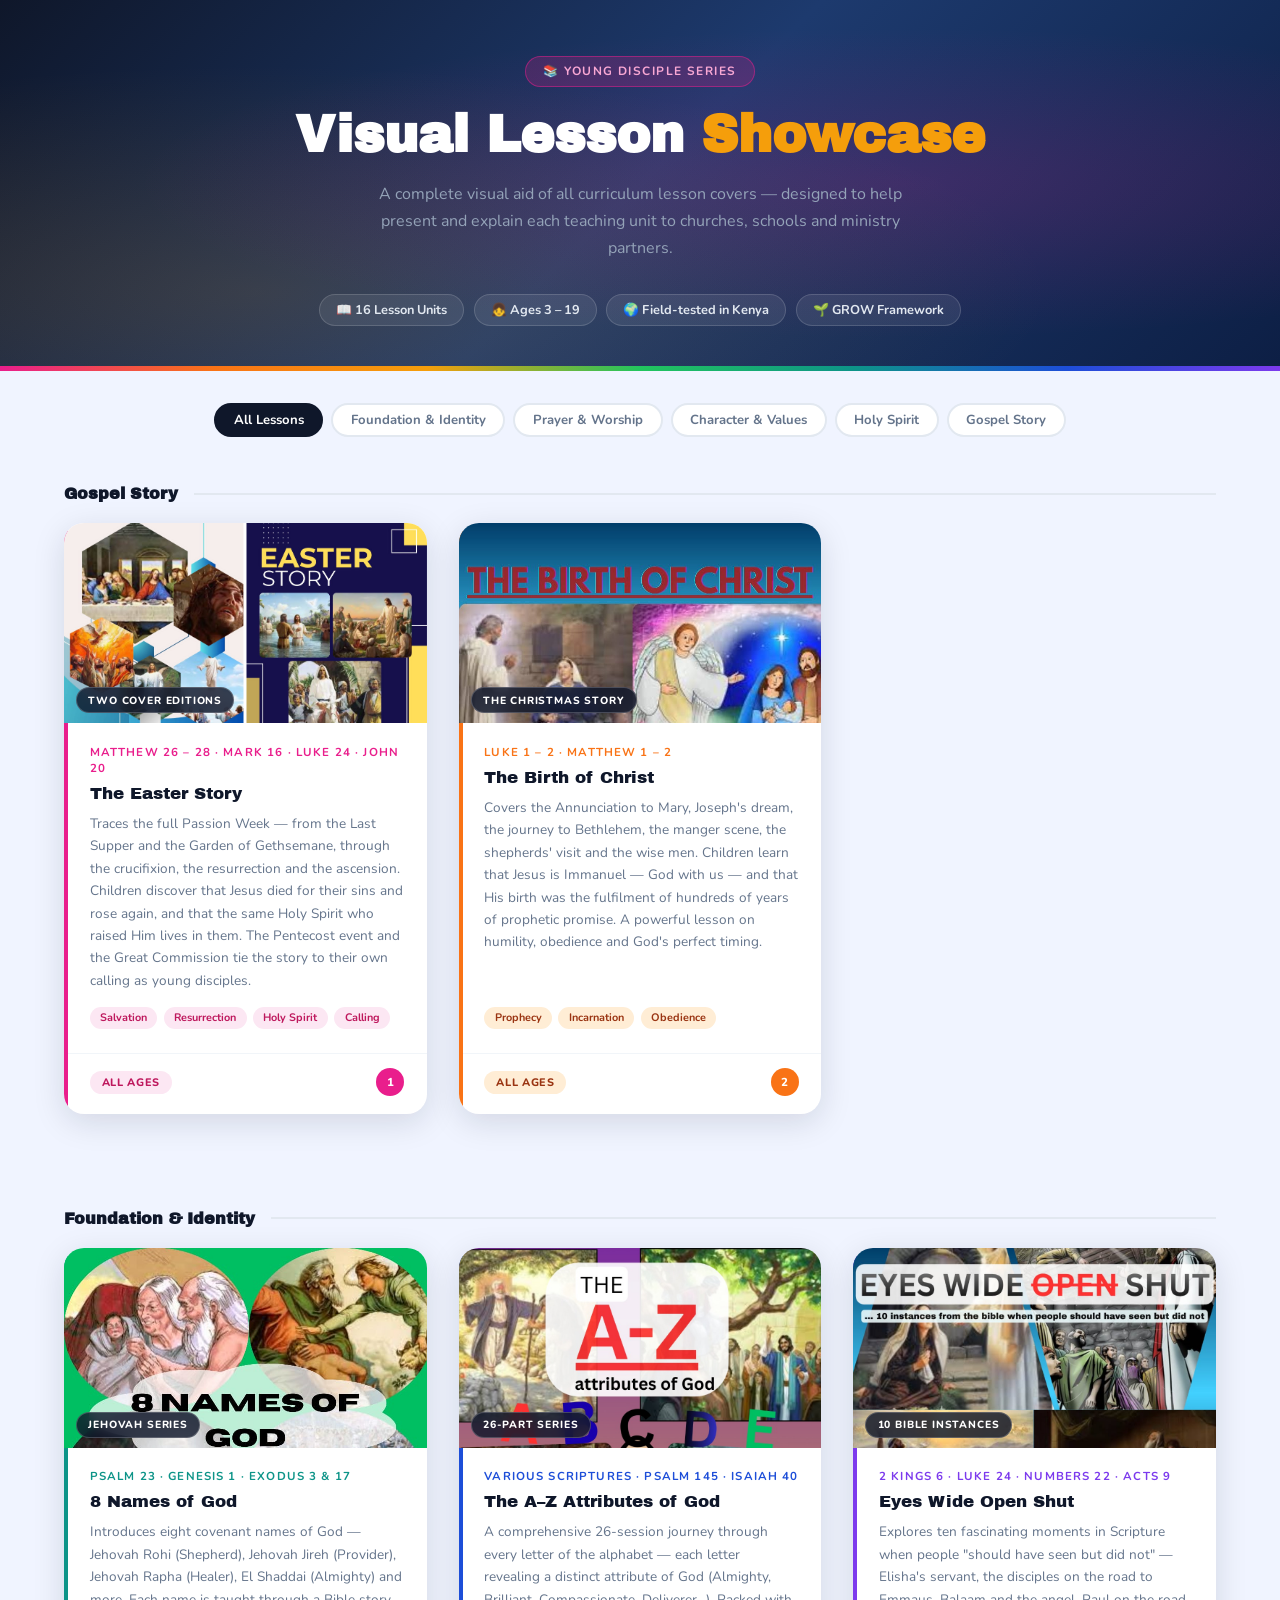
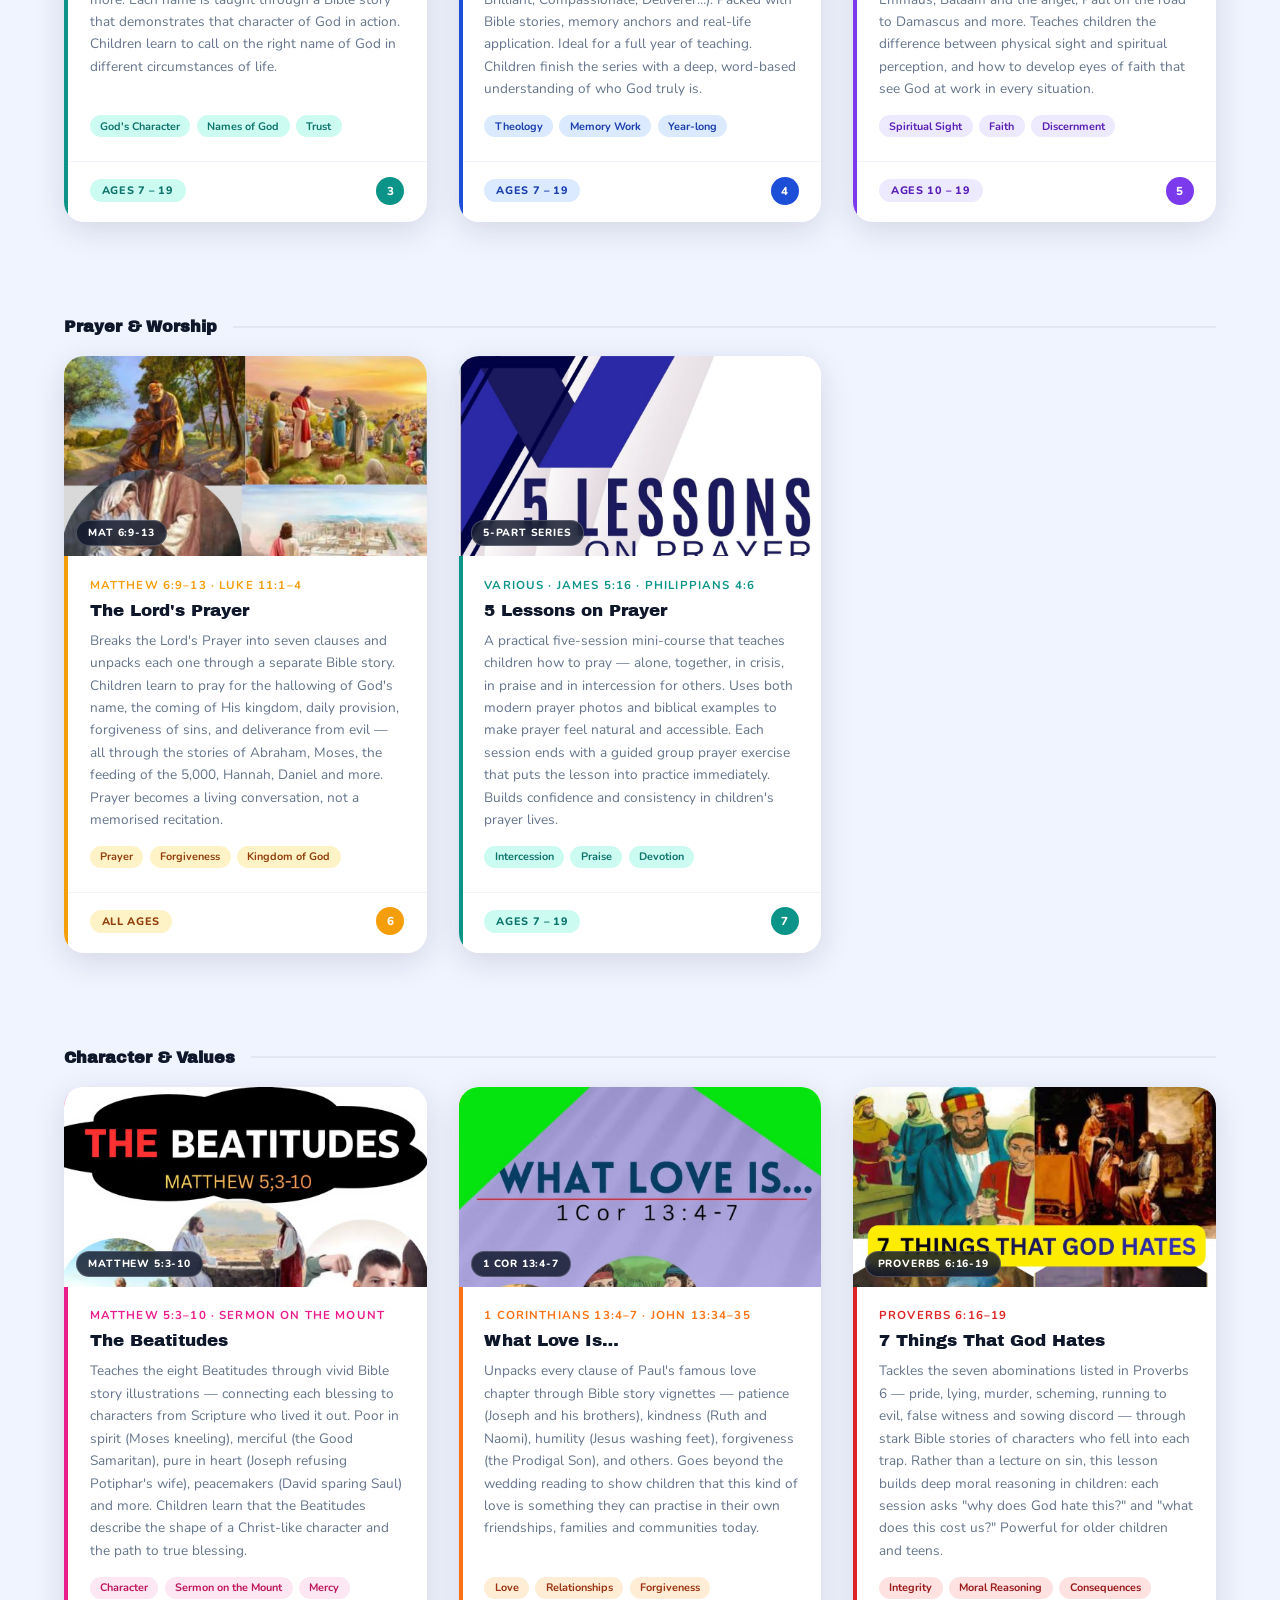
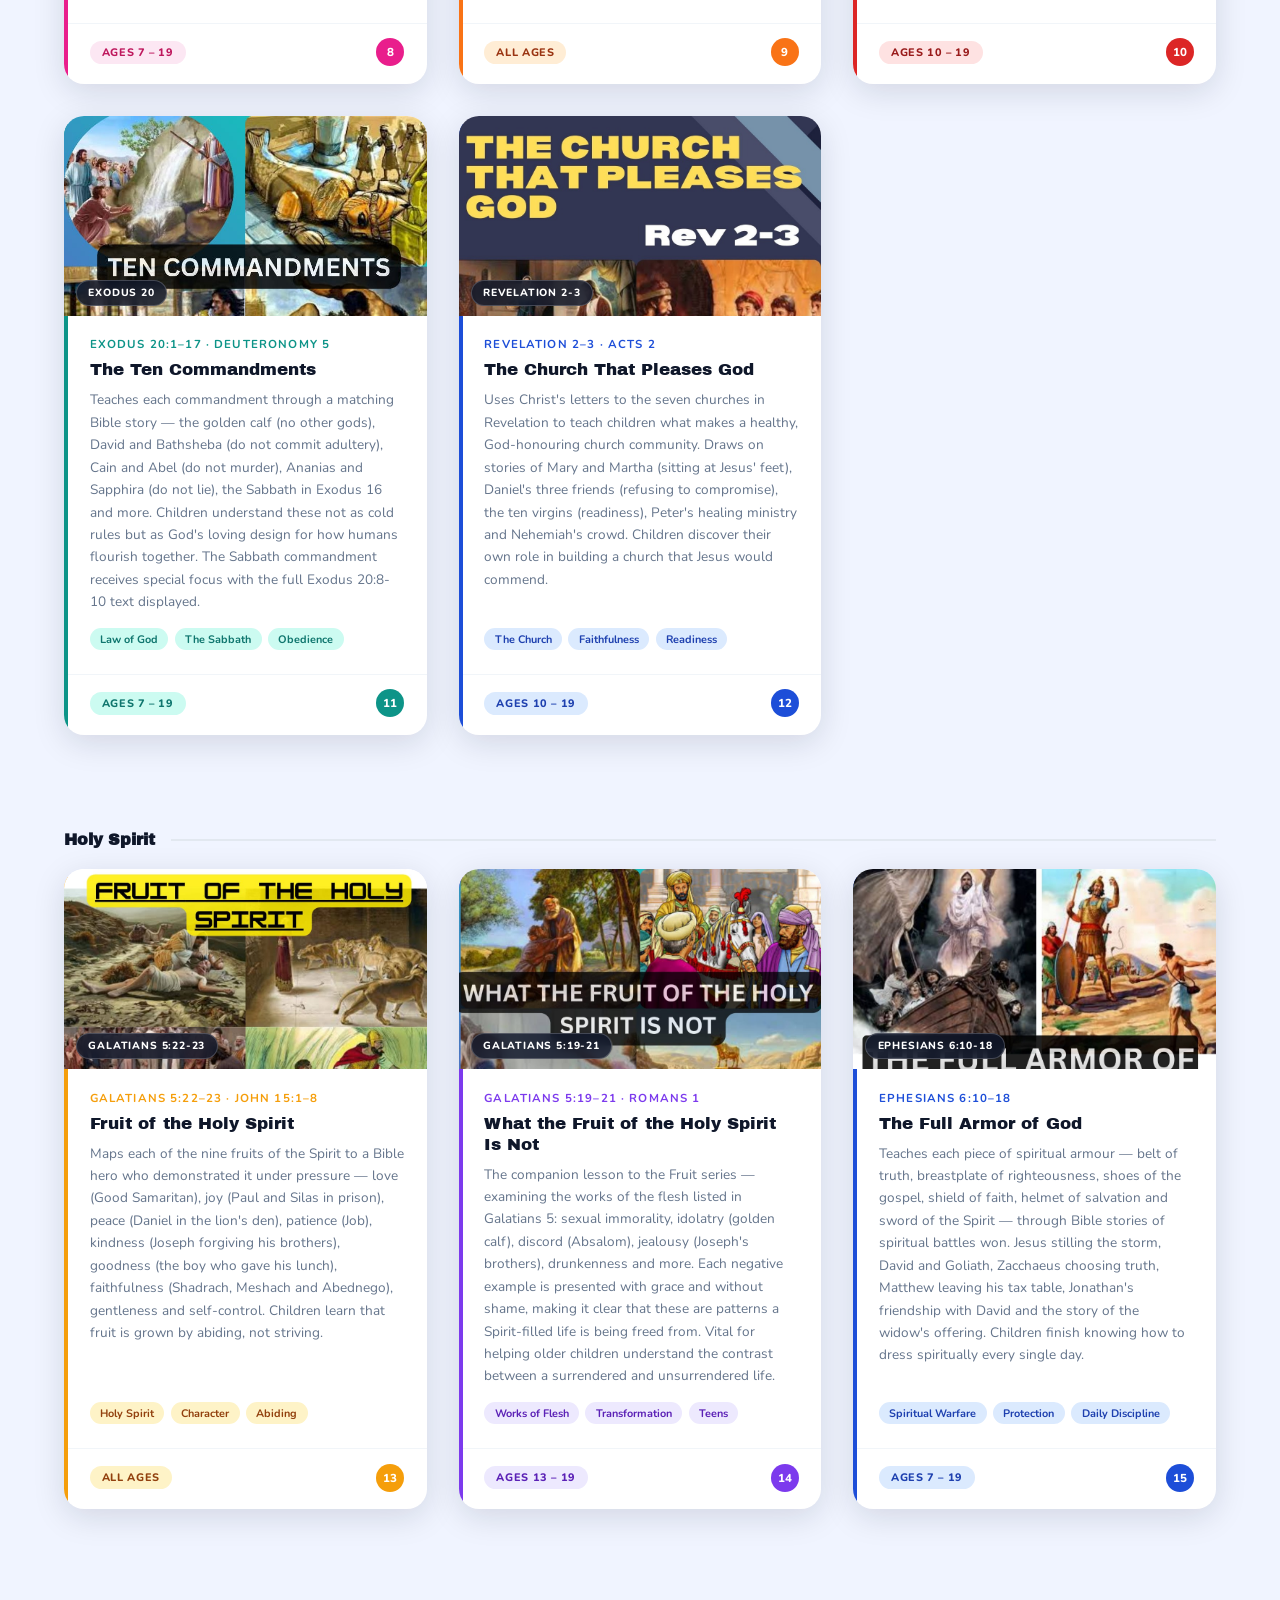
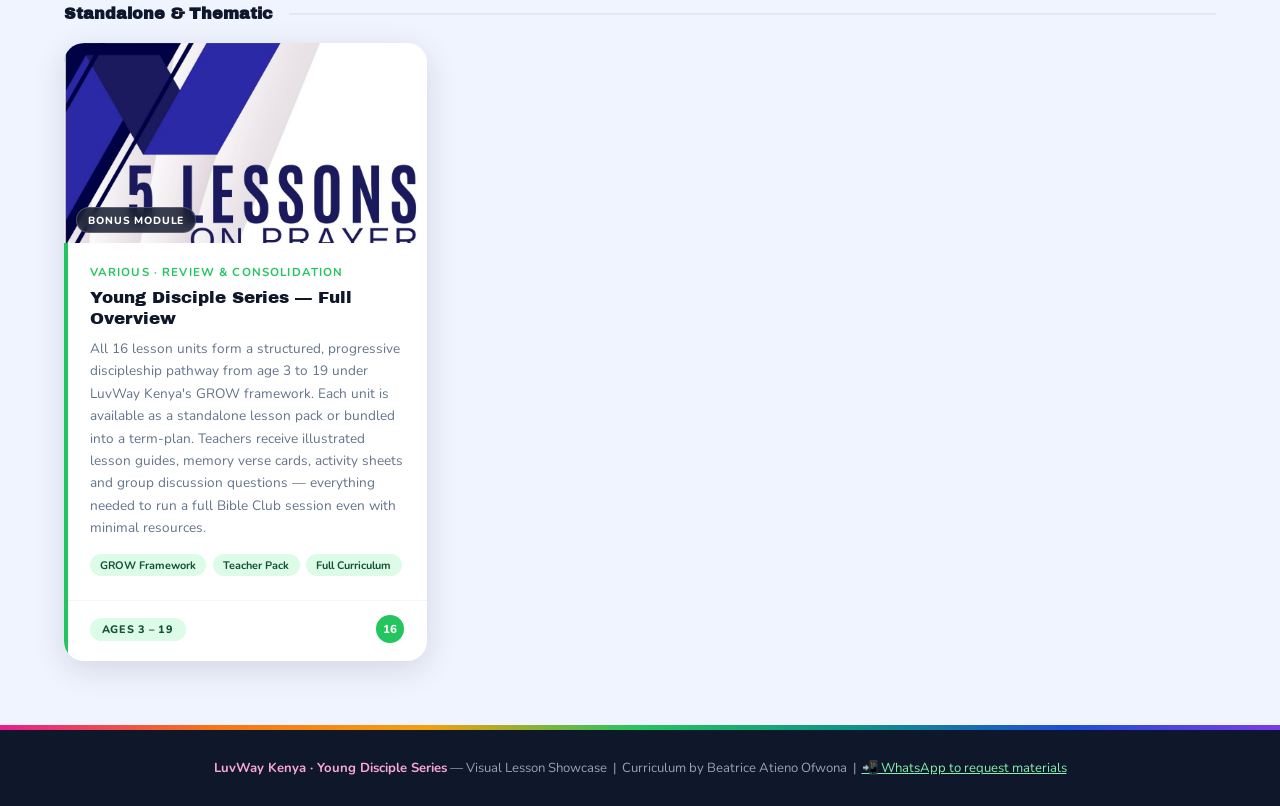
==== commit 223384b6: "new curriculum" ====
--- a/curriculum.html
+++ b/curriculum.html
@@ -4,492 +4,1214 @@
 <head>
     <meta charset="UTF-8">
     <meta name="viewport" content="width=device-width, initial-scale=1.0">
-    <title>Curriculum – LuvWay Kenya Vision Bearer Bible Clubs</title>
+    <title>Young Disciple Series — Lesson Showcase</title>
     <link rel="preconnect" href="https://fonts.googleapis.com">
-    <link href="https://fonts.googleapis.com/css2?family=Playfair+Display:wght@700;900&family=DM+Sans:wght@300;400;500;600&display=swap" rel="stylesheet">
-    <link rel="stylesheet" href="styles.css">
-    <link rel="icon" type="image/x-icon" href="assets/images/favicon.ico">
+    <link href="https://fonts.googleapis.com/css2?family=Archivo+Black&family=Nunito:wght@400;600;700;800&display=swap" rel="stylesheet">
+    <style>
+         :root {
+            --magenta: #e91e8c;
+            --orange: #f97316;
+            --teal: #0d9488;
+            --blue: #1d4ed8;
+            --gold: #f59e0b;
+            --dark: #0f172a;
+            --card-bg: #ffffff;
+            --page-bg: #f0f4ff;
+            --text: #1e293b;
+            --muted: #64748b;
+            --radius: 20px;
+            --shadow: 0 8px 32px rgba(15, 23, 42, 0.13);
+            --shadow-hover: 0 20px 48px rgba(15, 23, 42, 0.22);
+        }
+        
+        *,
+        *::before,
+        *::after {
+            box-sizing: border-box;
+            margin: 0;
+            padding: 0;
+        }
+        
+        body {
+            font-family: 'Nunito', sans-serif;
+            background: var(--page-bg);
+            color: var(--text);
+            min-height: 100vh;
+        }
+        /* ── HERO BANNER ── */
+        
+        .hero {
+            background: linear-gradient(135deg, #0f172a 0%, #1d3a6e 50%, #0d1f45 100%);
+            padding: 3.5rem 2rem 2.5rem;
+            text-align: center;
+            position: relative;
+            overflow: hidden;
+        }
+        
+        .hero::before {
+            content: '';
+            position: absolute;
+            inset: 0;
+            background: radial-gradient(ellipse at 70% 50%, rgba(233, 30, 140, 0.18) 0%, transparent 60%), radial-gradient(ellipse at 20% 80%, rgba(245, 158, 11, 0.15) 0%, transparent 55%);
+        }
+        
+        .hero-inner {
+            position: relative;
+            z-index: 1;
+            max-width: 860px;
+            margin: 0 auto;
+        }
+        
+        .hero-tag {
+            display: inline-block;
+            background: rgba(233, 30, 140, 0.2);
+            border: 1px solid rgba(233, 30, 140, 0.5);
+            color: #f9a8d4;
+            font-size: 0.75rem;
+            font-weight: 700;
+            letter-spacing: 0.12em;
+            text-transform: uppercase;
+            padding: 0.4rem 1.1rem;
+            border-radius: 999px;
+            margin-bottom: 1.2rem;
+        }
+        
+        .hero h1 {
+            font-family: 'Archivo Black', sans-serif;
+            font-size: clamp(2rem, 5vw, 3.2rem);
+            color: #fff;
+            line-height: 1.15;
+            margin-bottom: 1rem;
+        }
+        
+        .hero h1 span {
+            color: var(--gold);
+        }
+        
+        .hero p {
+            color: #94a3b8;
+            font-size: 1rem;
+            max-width: 580px;
+            margin: 0 auto 2rem;
+            line-height: 1.7;
+        }
+        
+        .hero-pills {
+            display: flex;
+            flex-wrap: wrap;
+            gap: 0.6rem;
+            justify-content: center;
+        }
+        
+        .hero-pill {
+            background: rgba(255, 255, 255, 0.08);
+            border: 1px solid rgba(255, 255, 255, 0.15);
+            color: #e2e8f0;
+            font-size: 0.8rem;
+            font-weight: 700;
+            padding: 0.35rem 1rem;
+            border-radius: 999px;
+        }
+        /* ── RAINBOW STRIP ── */
+        
+        .rainbow {
+            height: 5px;
+            background: linear-gradient(90deg, #e91e8c, #f97316, #f59e0b, #22c55e, #0d9488, #1d4ed8, #7c3aed);
+        }
+        /* ── FILTER BAR ── */
+        
+        .filter-bar {
+            display: flex;
+            flex-wrap: wrap;
+            gap: 0.5rem;
+            justify-content: center;
+            padding: 2rem 1.5rem 1rem;
+            max-width: 1100px;
+            margin: 0 auto;
+        }
+        
+        .filter-btn {
+            background: #fff;
+            border: 2px solid #e2e8f0;
+            color: var(--muted);
+            font-family: 'Nunito', sans-serif;
+            font-size: 0.82rem;
+            font-weight: 700;
+            padding: 0.4rem 1.1rem;
+            border-radius: 999px;
+            cursor: pointer;
+            transition: all 0.2s;
+        }
+        
+        .filter-btn:hover,
+        .filter-btn.active {
+            background: var(--dark);
+            border-color: var(--dark);
+            color: #fff;
+        }
+        /* ── GRID ── */
+        
+        .showcase {
+            display: grid;
+            grid-template-columns: repeat(auto-fill, minmax(300px, 1fr));
+            gap: 2rem;
+            max-width: 1200px;
+            margin: 0 auto;
+            padding: 1rem 1.5rem 4rem;
+        }
+        /* ── CARD ── */
+        
+        .card {
+            background: var(--card-bg);
+            border-radius: var(--radius);
+            overflow: hidden;
+            box-shadow: var(--shadow);
+            display: flex;
+            flex-direction: column;
+            transition: transform 0.3s ease, box-shadow 0.3s ease;
+            position: relative;
+        }
+        
+        .card:hover {
+            transform: translateY(-6px);
+            box-shadow: var(--shadow-hover);
+        }
+        /* accent bar on left of card */
+        
+        .card::before {
+            content: '';
+            position: absolute;
+            left: 0;
+            top: 0;
+            bottom: 0;
+            width: 4px;
+            border-radius: 4px 0 0 4px;
+            background: var(--accent, var(--magenta));
+        }
+        /* cover image pair */
+        
+        .card-images {
+            display: grid;
+            grid-template-columns: 1fr 1fr;
+            height: 200px;
+            overflow: hidden;
+            position: relative;
+        }
+        
+        .card-images.single {
+            grid-template-columns: 1fr;
+        }
+        
+        .card-images img {
+            width: 100%;
+            height: 100%;
+            object-fit: cover;
+            object-position: top center;
+            display: block;
+            transition: transform 0.4s ease;
+        }
+        
+        .card:hover .card-images img {
+            transform: scale(1.05);
+        }
+        
+        .card-images .divider {
+            position: absolute;
+            left: 50%;
+            top: 0;
+            bottom: 0;
+            width: 3px;
+            background: #fff;
+            transform: translateX(-50%);
+            z-index: 2;
+        }
+        
+        .card-images.single .divider {
+            display: none;
+        }
+        /* topic badge */
+        
+        .card-badge {
+            position: absolute;
+            bottom: 10px;
+            left: 12px;
+            z-index: 3;
+            background: rgba(15, 23, 42, 0.82);
+            backdrop-filter: blur(6px);
+            color: #fff;
+            font-size: 0.65rem;
+            font-weight: 800;
+            letter-spacing: 0.08em;
+            text-transform: uppercase;
+            padding: 0.28rem 0.7rem;
+            border-radius: 999px;
+            border: 1px solid rgba(255, 255, 255, 0.2);
+        }
+        /* body */
+        
+        .card-body {
+            padding: 1.3rem 1.4rem 1.5rem 1.6rem;
+            flex: 1;
+            display: flex;
+            flex-direction: column;
+            gap: 0.5rem;
+        }
+        
+        .card-ref {
+            font-size: 0.72rem;
+            font-weight: 700;
+            letter-spacing: 0.1em;
+            text-transform: uppercase;
+            color: var(--accent, var(--magenta));
+        }
+        
+        .card-title {
+            font-family: 'Archivo Black', sans-serif;
+            font-size: 1.05rem;
+            color: var(--dark);
+            line-height: 1.25;
+        }
+        
+        .card-desc {
+            font-size: 0.85rem;
+            color: var(--muted);
+            line-height: 1.65;
+            flex: 1;
+        }
+        
+        .card-tags {
+            display: flex;
+            flex-wrap: wrap;
+            gap: 0.4rem;
+            margin-top: 0.4rem;
+        }
+        
+        .tag {
+            font-size: 0.68rem;
+            font-weight: 700;
+            padding: 0.22rem 0.65rem;
+            border-radius: 999px;
+            background: var(--tag-bg, #f1f5f9);
+            color: var(--tag-color, #475569);
+        }
+        
+        .card-footer {
+            padding: 0.9rem 1.4rem 1.1rem 1.6rem;
+            border-top: 1px solid #f1f5f9;
+            display: flex;
+            align-items: center;
+            justify-content: space-between;
+        }
+        
+        .level-badge {
+            font-size: 0.68rem;
+            font-weight: 800;
+            letter-spacing: 0.06em;
+            text-transform: uppercase;
+            padding: 0.25rem 0.75rem;
+            border-radius: 999px;
+            background: var(--level-bg, #fef3c7);
+            color: var(--level-color, #92400e);
+        }
+        
+        .card-number {
+            width: 28px;
+            height: 28px;
+            border-radius: 50%;
+            background: var(--accent, var(--magenta));
+            color: #fff;
+            font-size: 0.72rem;
+            font-weight: 800;
+            display: flex;
+            align-items: center;
+            justify-content: center;
+            flex-shrink: 0;
+        }
+        /* ── SECTION DIVIDER ── */
+        
+        .section-label {
+            max-width: 1200px;
+            margin: 2rem auto 0.3rem;
+            padding: 0 1.5rem;
+            display: flex;
+            align-items: center;
+            gap: 1rem;
+        }
+        
+        .section-label h2 {
+            font-family: 'Archivo Black', sans-serif;
+            font-size: 1rem;
+            color: var(--dark);
+            white-space: nowrap;
+        }
+        
+        .section-label hr {
+            flex: 1;
+            border: none;
+            border-top: 2px solid #e2e8f0;
+        }
+        /* ── FOOTER ── */
+        
+        .page-footer {
+            background: var(--dark);
+            color: #94a3b8;
+            text-align: center;
+            padding: 1.8rem 1.5rem;
+            font-size: 0.82rem;
+        }
+        
+        .page-footer strong {
+            color: #f9a8d4;
+        }
+        /* ── ANIMATIONS ── */
+        
+        .card {
+            opacity: 0;
+            transform: translateY(24px);
+        }
+        
+        .card.visible {
+            animation: fadeUp 0.5s ease forwards;
+        }
+        
+        @keyframes fadeUp {
+            to {
+                opacity: 1;
+                transform: translateY(0);
+            }
+        }
+        
+        @media (max-width: 600px) {
+            .showcase {
+                grid-template-columns: 1fr;
+                padding: 1rem 1rem 3rem;
+            }
+            .hero h1 {
+                font-size: 1.7rem;
+            }
+        }
+        /* ── IMAGE ZOOM HINT ── */
+        
+        .card-images {
+            cursor: zoom-in;
+        }
+        
+        .card-images::after {
+            content: '🔍 Click to enlarge';
+            position: absolute;
+            bottom: 10px;
+            right: 12px;
+            z-index: 4;
+            background: rgba(15, 23, 42, 0.75);
+            backdrop-filter: blur(6px);
+            color: #fff;
+            font-size: 0.6rem;
+            font-weight: 700;
+            letter-spacing: 0.07em;
+            text-transform: uppercase;
+            padding: 0.25rem 0.65rem;
+            border-radius: 999px;
+            border: 1px solid rgba(255, 255, 255, 0.18);
+            opacity: 0;
+            transform: translateY(4px);
+            transition: opacity 0.2s ease, transform 0.2s ease;
+            pointer-events: none;
+        }
+        
+        .card:hover .card-images::after {
+            opacity: 1;
+            transform: translateY(0);
+        }
+        /* ── LIGHTBOX OVERLAY ── */
+        
+        #lightbox {
+            display: none;
+            position: fixed;
+            inset: 0;
+            z-index: 9999;
+            background: rgba(5, 10, 25, 0.92);
+            backdrop-filter: blur(12px);
+            align-items: center;
+            justify-content: center;
+            padding: 1.5rem;
+            animation: lbFadeIn 0.25s ease;
+        }
+        
+        #lightbox.open {
+            display: flex;
+        }
+        
+        @keyframes lbFadeIn {
+            from {
+                opacity: 0;
+            }
+            to {
+                opacity: 1;
+            }
+        }
+        /* image container inside lightbox */
+        
+        #lightbox-inner {
+            position: relative;
+            max-width: 92vw;
+            max-height: 92vh;
+            display: flex;
+            gap: 12px;
+            align-items: center;
+            justify-content: center;
+            animation: lbPop 0.3s cubic-bezier(0.34, 1.56, 0.64, 1);
+        }
+        
+        @keyframes lbPop {
+            from {
+                transform: scale(0.82);
+                opacity: 0;
+            }
+            to {
+                transform: scale(1);
+                opacity: 1;
+            }
+        }
+        
+        #lightbox-inner img {
+            max-height: 88vh;
+            max-width: 46vw;
+            width: auto;
+            height: auto;
+            border-radius: 14px;
+            box-shadow: 0 32px 80px rgba(0, 0, 0, 0.7);
+            display: block;
+            object-fit: contain;
+        }
+        
+        #lightbox-inner img.lb-single {
+            max-width: 82vw;
+        }
+        /* close button */
+        
+        #lightbox-close {
+            position: fixed;
+            top: 1.2rem;
+            right: 1.4rem;
+            width: 44px;
+            height: 44px;
+            border-radius: 50%;
+            background: rgba(255, 255, 255, 0.12);
+            border: 1.5px solid rgba(255, 255, 255, 0.25);
+            color: #fff;
+            font-size: 1.3rem;
+            cursor: pointer;
+            display: flex;
+            align-items: center;
+            justify-content: center;
+            transition: background 0.2s, transform 0.2s;
+            z-index: 10000;
+            line-height: 1;
+        }
+        
+        #lightbox-close:hover {
+            background: rgba(255, 255, 255, 0.25);
+            transform: scale(1.1) rotate(90deg);
+        }
+        /* caption strip */
+        
+        #lightbox-caption {
+            position: fixed;
+            bottom: 1.4rem;
+            left: 50%;
+            transform: translateX(-50%);
+            background: rgba(15, 23, 42, 0.85);
+            backdrop-filter: blur(8px);
+            border: 1px solid rgba(255, 255, 255, 0.12);
+            color: #e2e8f0;
+            font-size: 0.82rem;
+            font-weight: 700;
+            letter-spacing: 0.06em;
+            padding: 0.5rem 1.4rem;
+            border-radius: 999px;
+            white-space: nowrap;
+            max-width: 90vw;
+            overflow: hidden;
+            text-overflow: ellipsis;
+        }
+        /* nav arrows (for dual-image cards) */
+        
+        .lb-arrow {
+            position: fixed;
+            top: 50%;
+            transform: translateY(-50%);
+            width: 46px;
+            height: 46px;
+            border-radius: 50%;
+            background: rgba(255, 255, 255, 0.1);
+            border: 1.5px solid rgba(255, 255, 255, 0.22);
+            color: #fff;
+            font-size: 1.3rem;
+            cursor: pointer;
+            display: flex;
+            align-items: center;
+            justify-content: center;
+            transition: background 0.2s, transform 0.3s;
+            z-index: 10000;
+        }
+        
+        .lb-arrow:hover {
+            background: rgba(255, 255, 255, 0.22);
+            transform: translateY(-50%) scale(1.1);
+        }
+        
+        #lb-prev {
+            left: 1rem;
+        }
+        
+        #lb-next {
+            right: 1rem;
+        }
+        
+        .lb-arrow.hidden {
+            display: none;
+        }
+    </style>
 </head>
 
 <body>
 
-    <!-- NAV -->
-    <nav>
-        <div class="nav-logo">
-            <img src="assets/images/luvway_logo.png" alt="LuvWay Kenya">
-        </div>
-
-        <button class="hamburger" id="hamburger" aria-label="Toggle navigation" aria-expanded="false">
-            <span></span>
-            <span></span>
-            <span></span>
-        </button>
-
-        <ul class="nav-links" id="nav-links">
-            <li><a href="index.html#about">About</a></li>
-            <li><a href="index.html#programs">Programs</a></li>
-            <li><a href="curriculum.html" style="color:var(--magenta); font-weight:700;">Curriculum</a></li>
-            <li><a href="index.html#gallery">Gallery</a></li>
-            <li><a href="index.html#testimonials">Stories</a></li>
-            <li><a href="index.html#founder">Founder</a></li>
-            <li><a href="get-involved.html" class="nav-cta">Get Involved</a></li>
-        </ul>
-    </nav>
-
-
     <!-- HERO -->
-    <div class="curriculum-hero">
-        <div class="curriculum-hero-content">
-            <p class="section-tag">Curriculum Development</p>
-            <h1 class="section-title">The Vision Bearer<br>Bible Club Curriculum</h1>
-            <p class="section-sub">A 10-year, field-tested Bible teaching curriculum developed by Beatrice Atieno Ofwona — designed to disciple children aged 3 to 19 across Kenya in the GROW framework of faith.</p>
-            <div class="curriculum-hero-badges">
-                <span class="ch-badge">📅 10 Years in Development</span>
-                <span class="ch-badge">👧 Ages 3 – 19</span>
-                <span class="ch-badge">📍 7+ Locations Across Kenya</span>
-                <span class="ch-badge">🌱 GROW Framework</span>
-            </div>
-        </div>
-    </div>
-
-    <div class="rainbow-strip"></div>
-
-
-    <!-- WHAT IS THE CURRICULUM -->
-    <section style="background:#fff;">
-        <div class="curriculum-overview-grid">
-            <div class="fade-up">
-                <p class="section-tag">About the Curriculum</p>
-                <h2 class="section-title">Built from the Field,<br>Grounded in the Word</h2>
-                <p class="section-sub">The LuvWay Kenya Bible curriculum is not theory — it was built over a decade of running Saturday Bible Clubs, Vacational Bible Schools and school outreaches across Nairobi, Mombasa, Kiambu and Kilifi counties.</p>
-                <p class="section-sub" style="margin-top:1rem;">Every lesson, memory verse, activity and song has been tested with real children from diverse backgrounds — urban slums, rural communities, children's homes and public schools. The curriculum is crafted to be practical, engaging, and deeply rooted in Scripture.</p>
-                <p class="section-sub" style="margin-top:1rem;">It equips volunteer teachers with everything they need to run a structured, impactful Bible Club session — even with minimal resources. This is discipleship made accessible for the grassroots church.</p>
-            </div>
-            <div class="fade-up">
-                <div style="background:var(--light-gray); border-radius:24px; padding:2.5rem; display:flex; flex-direction:column; gap:1.5rem;">
-                    <div style="display:flex; gap:1rem; align-items:flex-start;">
-                        <div style="width:44px; height:44px; background:var(--magenta); border-radius:12px; display:flex; align-items:center; justify-content:center; font-size:1.3rem; flex-shrink:0;">📖</div>
-                        <div>
-                            <h4 style="font-weight:700; color:var(--dark); margin-bottom:0.3rem;">Scripture-centred</h4>
-                            <p style="font-size:0.88rem; color:var(--text-muted); line-height:1.6;">Every session is anchored in a Bible passage with memory verses children carry into their week.</p>
-                        </div>
-                    </div>
-                    <div style="display:flex; gap:1rem; align-items:flex-start;">
-                        <div style="width:44px; height:44px; background:var(--orange); border-radius:12px; display:flex; align-items:center; justify-content:center; font-size:1.3rem; flex-shrink:0;">🎨</div>
-                        <div>
-                            <h4 style="font-weight:700; color:var(--dark); margin-bottom:0.3rem;">Activity-based Learning</h4>
-                            <p style="font-size:0.88rem; color:var(--text-muted); line-height:1.6;">Songs, drama, storytelling, art and games keep children actively engaged with the lesson theme.</p>
-                        </div>
-                    </div>
-                    <div style="display:flex; gap:1rem; align-items:flex-start;">
-                        <div style="width:44px; height:44px; background:var(--teal); border-radius:12px; display:flex; align-items:center; justify-content:center; font-size:1.3rem; flex-shrink:0;">👩‍🏫</div>
-                        <div>
-                            <h4 style="font-weight:700; color:var(--dark); margin-bottom:0.3rem;">Teacher-ready Materials</h4>
-                            <p style="font-size:0.88rem; color:var(--text-muted); line-height:1.6;">Lesson plans, teacher guides and session outlines are written so that trained volunteers can teach confidently.</p>
-                        </div>
-                    </div>
-                    <div style="display:flex; gap:1rem; align-items:flex-start;">
-                        <div style="width:44px; height:44px; background:var(--blue); border-radius:12px; display:flex; align-items:center; justify-content:center; font-size:1.3rem; flex-shrink:0;">📊</div>
-                        <div>
-                            <h4 style="font-weight:700; color:var(--dark); margin-bottom:0.3rem;">Progressive Structure</h4>
-                            <p style="font-size:0.88rem; color:var(--text-muted); line-height:1.6;">The curriculum builds year on year — from foundational faith for toddlers to deep theological discipleship for teens.</p>
-                        </div>
-                    </div>
-                </div>
-            </div>
-        </div>
-    </section>
-
-
-    <!-- GROW FRAMEWORK -->
-    <section style="background:var(--light-gray);">
-        <div style="text-align:center; margin-bottom:3rem;" class="fade-up">
-            <p class="section-tag">The Framework</p>
-            <h2 class="section-title">Built on GROW</h2>
-            <p class="section-sub" style="margin:0 auto;">Everything LuvWay teaches flows through the GROW framework — four pillars that shape how children understand and live their faith.</p>
-        </div>
-        <div style="display:grid; grid-template-columns:repeat(4,1fr); gap:1.5rem;">
-            <div class="program-card fade-up" style="text-align:center; border-color:var(--magenta);">
-                <div style="width:64px; height:64px; background:var(--magenta); border-radius:50%; display:flex; align-items:center; justify-content:center; font-size:1.8rem; font-weight:900; color:#fff; margin:0 auto 1.2rem;">G</div>
-                <h3 style="margin-bottom:0.5rem;">Go to Church</h3>
-                <p>Children learn that the local church is God's family and that fellowship, worship and accountability are essential to a growing faith. We partner with local churches to keep children connected.</p>
-            </div>
-            <div class="program-card fade-up" style="text-align:center; border-color:var(--orange);">
-                <div style="width:64px; height:64px; background:var(--orange); border-radius:50%; display:flex; align-items:center; justify-content:center; font-size:1.8rem; font-weight:900; color:#fff; margin:0 auto 1.2rem;">R</div>
-                <h3 style="margin-bottom:0.5rem;">Read & Pray</h3>
-                <p>Every club session teaches a Bible passage and a memory verse. Children are sent home with a daily reading challenge and prayer practice — building lifelong habits of devotion to God's Word.</p>
-            </div>
-            <div class="program-card fade-up" style="text-align:center; border-color:var(--teal);">
-                <div style="width:64px; height:64px; background:var(--teal); border-radius:50%; display:flex; align-items:center; justify-content:center; font-size:1.8rem; font-weight:900; color:#fff; margin:0 auto 1.2rem;">O</div>
-                <h3 style="margin-bottom:0.5rem;">Obey God's Word</h3>
-                <p>Faith without action is empty. Our curriculum teaches character formation — honesty, respect, kindness, and integrity. Children apply each week's lesson to their home, school and community lives.</p>
-            </div>
-            <div class="program-card fade-up" style="text-align:center; border-color:var(--blue);">
-                <div style="width:64px; height:64px; background:var(--blue); border-radius:50%; display:flex; align-items:center; justify-content:center; font-size:1.8rem; font-weight:900; color:#fff; margin:0 auto 1.2rem;">W</div>
-                <h3 style="margin-bottom:0.5rem;">Witness to Others</h3>
-                <p>Discipleship multiplies when children share their faith with peers. By age 12, children are actively encouraged to invite friends; by 19, they are equipped and mentored to become club teachers themselves.</p>
-            </div>
-        </div>
-    </section>
-
-
-    <!-- AGE GROUPS -->
-    <section style="background:#fff;">
-        <div style="text-align:center; margin-bottom:1rem;" class="fade-up">
-            <p class="section-tag">Learning Levels</p>
-            <h2 class="section-title">Age-Appropriate Discipleship</h2>
-            <p class="section-sub" style="margin:0 auto;">The curriculum is divided into three learning levels, each with tailored teaching methods, vocabulary and spiritual depth suited to the child's stage of development.</p>
-        </div>
-        <div class="age-levels-grid">
-            <div class="age-card fade-up">
-                <div class="age-icon">🌱</div>
-                <div class="age-range">Ages 3 – 6 · Little Sprouts</div>
-                <h3>Foundations of Faith</h3>
-                <p>Simple Bible stories, action songs, colouring activities and memory verses. Children learn that God made them, loves them, and has a plan for their life. Each session is short, visual and playful — building a first love for Jesus.</p>
-            </div>
-            <div class="age-card fade-up">
-                <div class="age-icon">🌿</div>
-                <div class="age-range">Ages 7 – 12 · Growing Disciples</div>
-                <h3>Rooted in the Word</h3>
-                <p>Structured Bible lessons, role-plays, group discussion and verse memorisation. Children explore the full narrative of Scripture — Creation, the Fall, Redemption and Restoration — and learn how to apply God's Word in everyday decisions.</p>
-            </div>
-            <div class="age-card fade-up">
-                <div class="age-icon">🌳</div>
-                <div class="age-range">Ages 13 – 19 · Teen Leaders</div>
-                <h3>Equipped to Lead</h3>
-                <p>Deeper theological study, real-talk sessions on peer pressure, identity, relationships and calling. Teens are mentored into Bible Club leadership roles — becoming teachers, worship leaders and evangelists to their peers.</p>
-            </div>
-        </div>
-    </section>
-
-
-    <!-- TOPICS -->
-    <section style="background:var(--light-gray);">
-        <div class="curriculum-overview-grid">
-            <div class="fade-up">
-                <p class="section-tag">What We Teach</p>
-                <h2 class="section-title">Core Topics &<br>Teaching Themes</h2>
-                <p class="section-sub">The curriculum covers a broad range of biblical and character-building themes across each year. Below is a sample of the 12 core topic areas woven throughout every level of the program.</p>
-                <p class="section-sub" style="margin-top:1rem;">Each topic is revisited across all age groups with increasing depth — so a child who joins at age 5 and stays through age 18 will have explored every theme multiple times, growing in understanding and application with each pass.</p>
-            </div>
-            <div class="fade-up">
-                <div class="topics-grid">
-                    <div class="topic-item">
-                        <div class="topic-num">01</div>
-                        <div>
-                            <h4>Who Is God?</h4>
-                            <p>The nature, character and names of God — Father, Son and Holy Spirit.</p>
-                        </div>
-                    </div>
-                    <div class="topic-item">
-                        <div class="topic-num">02</div>
-                        <div>
-                            <h4>The Bible</h4>
-                            <p>Why we trust God's Word, how to read it, and what it says about us.</p>
-                        </div>
-                    </div>
-                    <div class="topic-item">
-                        <div class="topic-num">03</div>
-                        <div>
-                            <h4>Salvation & Grace</h4>
-                            <p>The Gospel message: sin, the cross, resurrection, and new life in Christ.</p>
-                        </div>
-                    </div>
-                    <div class="topic-item">
-                        <div class="topic-num">04</div>
-                        <div>
-                            <h4>Prayer & Worship</h4>
-                            <p>How to pray, why to worship, and meeting God in daily life.</p>
-                        </div>
-                    </div>
-                    <div class="topic-item">
-                        <div class="topic-num">05</div>
-                        <div>
-                            <h4>Character & Values</h4>
-                            <p>Honesty, kindness, integrity, forgiveness and servant leadership.</p>
-                        </div>
-                    </div>
-                    <div class="topic-item">
-                        <div class="topic-num">06</div>
-                        <div>
-                            <h4>Family & Community</h4>
-                            <p>Honouring parents, serving neighbours, and being part of God's family.</p>
-                        </div>
-                    </div>
-                    <div class="topic-item">
-                        <div class="topic-num">07</div>
-                        <div>
-                            <h4>Identity in Christ</h4>
-                            <p>Who God says I am — loved, chosen, made for purpose, not defined by circumstances.</p>
-                        </div>
-                    </div>
-                    <div class="topic-item">
-                        <div class="topic-num">08</div>
-                        <div>
-                            <h4>Peer Pressure & Choices</h4>
-                            <p>Making wise decisions, resisting temptation, and standing firm in faith.</p>
-                        </div>
-                    </div>
-                    <div class="topic-item">
-                        <div class="topic-num">09</div>
-                        <div>
-                            <h4>Evangelism & Witness</h4>
-                            <p>How to share the Gospel simply, invite a friend, and live as a light.</p>
-                        </div>
-                    </div>
-                    <div class="topic-item">
-                        <div class="topic-num">10</div>
-                        <div>
-                            <h4>The Church & Body of Christ</h4>
-                            <p>What the church is, why it matters, and our role in it as children.</p>
-                        </div>
-                    </div>
-                    <div class="topic-item">
-                        <div class="topic-num">11</div>
-                        <div>
-                            <h4>Spiritual Disciplines</h4>
-                            <p>Fasting, Bible memorisation, journaling and growing in personal faith.</p>
-                        </div>
-                    </div>
-                    <div class="topic-item">
-                        <div class="topic-num">12</div>
-                        <div>
-                            <h4>Mission & Calling</h4>
-                            <p>God's plan for Kenya and the world — and how every child plays a part.</p>
-                        </div>
-                    </div>
-                </div>
-            </div>
-        </div>
-    </section>
-
-
-    <!-- HOW IT'S DELIVERED -->
-    <section style="background:#fff;">
-        <div style="text-align:center; margin-bottom:3rem;" class="fade-up">
-            <p class="section-tag">Delivery</p>
-            <h2 class="section-title">How the Curriculum<br>Comes to Life</h2>
-            <p class="section-sub" style="margin:0 auto;">The curriculum is delivered through five distinct program formats — each one reaching children in a different context and meeting them where they are.</p>
-        </div>
-        <div class="programs-grid">
-            <div class="program-card fade-up">
-                <div class="program-icon">📅</div>
-                <h3>Saturday Bible Clubs</h3>
-                <p>The primary delivery format. Held weekly at church venues, school grounds and open spaces. Each 2-hour session follows a structured order: worship, teaching, memory verse, activity, feeding and prayer.</p>
-            </div>
-            <div class="program-card fade-up">
-                <div class="program-icon">🏕️</div>
-                <h3>Vacational Bible School (VBS)</h3>
-                <p>Intensive week-long programs during school holidays. The curriculum is condensed into daily deep-dives — ideal for reaching children who attend public school and are only free during holiday periods.</p>
-            </div>
-            <div class="program-card fade-up">
-                <div class="program-icon">🏫</div>
-                <h3>School Outreach (PPI)</h3>
-                <p>Adapted curriculum modules delivered inside primary schools during assemblies and allocated Christian Union periods — reaching children who have never attended a Bible club.</p>
-            </div>
-            <div class="program-card fade-up">
-                <div class="program-icon">🌟</div>
-                <h3>Teens' Week Program</h3>
-                <p>A dedicated annual intensive for teens aged 13–19. Covers identity, relationships, calling and leadership. Older teens are then mentored into teacher-training tracks.</p>
-            </div>
-            <div class="program-card fade-up">
-                <div class="program-icon">👩‍🏫</div>
-                <h3>Teacher Training Seminars</h3>
-                <p>Volunteer teachers receive structured training in child-appropriate teaching methods, lesson delivery, class management and how to adapt the curriculum for different age groups and settings.</p>
-            </div>
-            <div class="program-card fade-up">
-                <div class="program-icon">🏠</div>
-                <h3>Children's Homes Outreach</h3>
-                <p>A specially adapted module for children in institutional care — addressing identity, belonging, healing and hope with deep sensitivity and the love of Christ.</p>
-            </div>
-        </div>
-    </section>
-
-
-    <!-- CURRICULUM MATERIALS / DOWNLOADS -->
-    <section style="background:var(--light-gray);">
-        <div style="text-align:center; margin-bottom:2rem;" class="fade-up">
-            <p class="section-tag">Resources</p>
-            <h2 class="section-title">Curriculum Materials</h2>
-            <p class="section-sub" style="margin:0 auto;">The following materials are available to partner churches, Bible Club teachers and ministry organisations. Contact us via WhatsApp to request access to full curriculum packs.</p>
-        </div>
-        <div class="download-grid">
-            <div class="download-card fade-up">
-                <div class="dl-icon">📋</div>
-                <h4>Curriculum Overview Guide</h4>
-                <p>A complete summary of all 12 topic areas, learning levels and how the 10-year structure is organised across different age groups.</p>
-                <a href="assets/curriculums/curriculum_overview.pdf" class="dl-btn" onclick="handleDownload(event, this)">⬇ Download PDF</a>
-            </div>
-            <div class="download-card fade-up">
-                <div class="dl-icon">🌱</div>
-                <h4>GROW Framework Guide</h4>
-                <p>A practical guide to the GROW framework for Bible Club teachers — with examples of how each pillar is integrated into weekly sessions.</p>
-                <a href="assets/curriculums/grow_framework_guide.pdf" class="dl-btn" onclick="handleDownload(event, this)">⬇ Download PDF</a>
-            </div>
-            <div class="download-card fade-up">
-                <div class="dl-icon">📅</div>
-                <h4>Term 1 Lesson Plans</h4>
-                <p>Complete lesson plans for a 13-week term — including memory verses, activities, songs and teacher notes for Little Sprouts (ages 3–6).</p>
-                <a href="assets/curriculums/lesson_plans_term1_little_sprouts.pdf" class="dl-btn" onclick="handleDownload(event, this)">⬇ Download PDF</a>
-            </div>
-            <div class="download-card fade-up">
-                <div class="dl-icon">🌿</div>
-                <h4>Growing Disciples Lessons</h4>
-                <p>Structured lesson plans for ages 7–12 covering character, salvation, the church and discipleship — with group discussion guides included.</p>
-                <a href="assets/curriculums/lesson_plans_growing_disciples.pdf" class="dl-btn" onclick="handleDownload(event, this)">⬇ Download PDF</a>
-            </div>
-            <div class="download-card fade-up">
-                <div class="dl-icon">🌳</div>
-                <h4>Teen Leaders Program</h4>
-                <p>The full teens' curriculum covering identity, peer pressure, relationships, calling and ministry training — for ages 13–19.</p>
-                <a href="assets/curriculums/teen_leaders_curriculum.pdf" class="dl-btn" onclick="handleDownload(event, this)">⬇ Download PDF</a>
-            </div>
-            <div class="download-card fade-up">
-                <div class="dl-icon">👩‍🏫</div>
-                <h4>Teacher Training Manual</h4>
-                <p>The complete training guide used in LuvWay teacher seminars — equipping volunteers to teach Scripture effectively to children of all ages.</p>
-                <a href="assets/curriculums/teacher_training_manual.pdf" class="dl-btn" onclick="handleDownload(event, this)">⬇ Download PDF</a>
-            </div>
-        </div>
-
-        <div class="fade-up" style="margin-top:2.5rem; background:#fff; border-radius:20px; padding:2rem; border-left:4px solid var(--orange); display:flex; gap:1.5rem; align-items:flex-start;">
-            <div style="font-size:2rem; flex-shrink:0;">💬</div>
-            <div>
-                <h4 style="font-weight:700; color:var(--dark); margin-bottom:0.4rem; font-size:1rem;">Need the full curriculum pack?</h4>
-                <p style="font-size:0.9rem; color:var(--text-muted); line-height:1.6;">If you are a church leader, school teacher or ministry partner wanting to adopt the LuvWay curriculum for your own Bible Club, reach out to Beatrice directly on WhatsApp. She will walk you through the training and materials needed to get started.</p>
-                <a href="https://wa.me/254732994900?text=Hello%2C%20I%20would%20like%20to%20request%20the%20LuvWay%20curriculum%20materials." target="_blank" class="btn-primary" style="margin-top:1rem; display:inline-block;">💬 Request Curriculum on WhatsApp</a>
-            </div>
-        </div>
-    </section>
-
-
-    <!-- STATS -->
-    <section class="stats-section">
-        <div class="stats-grid">
-            <div class="stat-item fade-up">
-                <div class="stat-number">10</div>
-                <div class="stat-label">Years of Curriculum Development</div>
-            </div>
-            <div class="stat-item fade-up">
-                <div class="stat-number">300+</div>
-                <div class="stat-label">Teachers Trained & Equipped</div>
-            </div>
-            <div class="stat-item fade-up">
-                <div class="stat-number">12</div>
-                <div class="stat-label">Core Topic Areas Covered</div>
-            </div>
-            <div class="stat-item fade-up">
-                <div class="stat-number">3</div>
-                <div class="stat-label">Learning Levels — Ages 3 to 19</div>
-            </div>
-        </div>
-    </section>
-
-
-    <!-- CTA -->
-    <div class="curriculum-cta">
-        <p class="section-tag" style="color:var(--orange);">Partner With Us</p>
-        <h2 class="section-title">Start a Bible Club<br>in Your Community</h2>
-        <p class="section-sub">You don't need a big budget or a fancy building. You need a willing heart, trained teachers and a curriculum that works. LuvWay Kenya will equip you with everything else.</p>
-        <div class="cta-buttons">
-            <a href="https://wa.me/254732994900?text=Hello%2C%20I%20am%20interested%20in%20starting%20a%20Bible%20Club%20with%20LuvWay%20Kenya." target="_blank" class="btn-primary">💬 Start a Bible Club</a>
-            <a href="get-involved.html" class="btn-secondary" style="border-color:rgba(255,255,255,0.5); color:#fff;">Get Involved →</a>
-        </div>
-    </div>
-
+    <div class="hero">
+        <div class="hero-inner">
+            <div class="hero-tag">📚 Young Disciple Series</div>
+            <h1>Visual Lesson <span>Showcase</span></h1>
+            <p>A complete visual aid of all curriculum lesson covers — designed to help present and explain each teaching unit to churches, schools and ministry partners.</p>
+            <div class="hero-pills">
+                <span class="hero-pill">📖 16 Lesson Units</span>
+                <span class="hero-pill">👧 Ages 3 – 19</span>
+                <span class="hero-pill">🌍 Field-tested in Kenya</span>
+                <span class="hero-pill">🌱 GROW Framework</span>
+            </div>
+        </div>
+    </div>
+    <div class="rainbow"></div>
+
+    <!-- FILTER BAR -->
+    <div class="filter-bar">
+        <button class="filter-btn active" onclick="filterCards('all', this)">All Lessons</button>
+        <button class="filter-btn" onclick="filterCards('foundation', this)">Foundation &amp; Identity</button>
+        <button class="filter-btn" onclick="filterCards('prayer', this)">Prayer &amp; Worship</button>
+        <button class="filter-btn" onclick="filterCards('character', this)">Character &amp; Values</button>
+        <button class="filter-btn" onclick="filterCards('holy-spirit', this)">Holy Spirit</button>
+        <button class="filter-btn" onclick="filterCards('gospel', this)">Gospel Story</button>
+    </div>
+
+
+    <!-- ═══════════════════════════════════════════
+     SECTION 1 — GOSPEL STORY
+════════════════════════════════════════════ -->
+    <div class="section-label">
+        <h2>Gospel Story</h2>
+        <hr>
+    </div>
+
+    <div class="showcase" id="showcase">
+
+        <!-- 1 -->
+        <div class="card visible" data-cat="gospel" style="--accent:#e91e8c;">
+            <div class="card-images">
+                <img src="assets/lesson-showcase/easter1.jpeg" alt="Easter Story v1">
+                <img src="assets/lesson-showcase/easter2.jpeg" alt="Easter Story v2">
+                <div class="divider"></div>
+                <div class="card-badge">Two Cover Editions</div>
+            </div>
+            <div class="card-body">
+                <div class="card-ref">Matthew 26 – 28 · Mark 16 · Luke 24 · John 20</div>
+                <div class="card-title">The Easter Story</div>
+                <div class="card-desc">Traces the full Passion Week — from the Last Supper and the Garden of Gethsemane, through the crucifixion, the resurrection and the ascension. Children discover that Jesus died for their sins and rose again, and that the same Holy Spirit
+                    who raised Him lives in them. The Pentecost event and the Great Commission tie the story to their own calling as young disciples.</div>
+                <div class="card-tags">
+                    <span class="tag" style="--tag-bg:#fce7f3;--tag-color:#be185d;">Salvation</span>
+                    <span class="tag" style="--tag-bg:#fce7f3;--tag-color:#be185d;">Resurrection</span>
+                    <span class="tag" style="--tag-bg:#fce7f3;--tag-color:#be185d;">Holy Spirit</span>
+                    <span class="tag" style="--tag-bg:#fce7f3;--tag-color:#be185d;">Calling</span>
+                </div>
+            </div>
+            <div class="card-footer">
+                <span class="level-badge" style="--level-bg:#fce7f3;--level-color:#be185d;">All Ages</span>
+                <div class="card-number" style="background:#e91e8c;">1</div>
+            </div>
+        </div>
+
+        <!-- 2 -->
+        <div class="card" data-cat="gospel" style="--accent:#f97316;">
+            <div class="card-images single">
+                <img src="assets/lesson-showcase/birth_christ.jpeg" alt="The Birth of Christ">
+                <div class="card-badge">The Christmas Story</div>
+            </div>
+            <div class="card-body">
+                <div class="card-ref">Luke 1 – 2 · Matthew 1 – 2</div>
+                <div class="card-title">The Birth of Christ</div>
+                <div class="card-desc">Covers the Annunciation to Mary, Joseph's dream, the journey to Bethlehem, the manger scene, the shepherds' visit and the wise men. Children learn that Jesus is Immanuel — God with us — and that His birth was the fulfilment of hundreds
+                    of years of prophetic promise. A powerful lesson on humility, obedience and God's perfect timing.</div>
+                <div class="card-tags">
+                    <span class="tag" style="--tag-bg:#ffedd5;--tag-color:#9a3412;">Prophecy</span>
+                    <span class="tag" style="--tag-bg:#ffedd5;--tag-color:#9a3412;">Incarnation</span>
+                    <span class="tag" style="--tag-bg:#ffedd5;--tag-color:#9a3412;">Obedience</span>
+                </div>
+            </div>
+            <div class="card-footer">
+                <span class="level-badge" style="--level-bg:#ffedd5;--level-color:#9a3412;">All Ages</span>
+                <div class="card-number" style="background:#f97316;">2</div>
+            </div>
+        </div>
+
+    </div>
+    <!-- /showcase -->
+
+
+    <!-- ═══════════════════════════════════════════
+     SECTION 2 — FOUNDATION & IDENTITY
+════════════════════════════════════════════ -->
+    <div class="section-label">
+        <h2>Foundation &amp; Identity</h2>
+        <hr>
+    </div>
+
+    <div class="showcase">
+
+        <!-- 3 -->
+        <div class="card" data-cat="foundation" style="--accent:#0d9488;">
+            <div class="card-images single">
+                <img src="assets/lesson-showcase/names_of_god.jpeg" alt="8 Names of God">
+                <div class="card-badge">Jehovah Series</div>
+            </div>
+            <div class="card-body">
+                <div class="card-ref">Psalm 23 · Genesis 1 · Exodus 3 &amp; 17</div>
+                <div class="card-title">8 Names of God</div>
+                <div class="card-desc">Introduces eight covenant names of God — Jehovah Rohi (Shepherd), Jehovah Jireh (Provider), Jehovah Rapha (Healer), El Shaddai (Almighty) and more. Each name is taught through a Bible story that demonstrates that character of God in action.
+                    Children learn to call on the right name of God in different circumstances of life.</div>
+                <div class="card-tags">
+                    <span class="tag" style="--tag-bg:#ccfbf1;--tag-color:#0f766e;">God's Character</span>
+                    <span class="tag" style="--tag-bg:#ccfbf1;--tag-color:#0f766e;">Names of God</span>
+                    <span class="tag" style="--tag-bg:#ccfbf1;--tag-color:#0f766e;">Trust</span>
+                </div>
+            </div>
+            <div class="card-footer">
+                <span class="level-badge" style="--level-bg:#ccfbf1;--level-color:#0f766e;">Ages 7 – 19</span>
+                <div class="card-number" style="background:#0d9488;">3</div>
+            </div>
+        </div>
+
+        <!-- 4 -->
+        <div class="card" data-cat="foundation" style="--accent:#1d4ed8;">
+            <div class="card-images single">
+                <img src="assets/lesson-showcase/az_god.jpeg" alt="A-Z Attributes of God">
+                <div class="card-badge">26-Part Series</div>
+            </div>
+            <div class="card-body">
+                <div class="card-ref">Various Scriptures · Psalm 145 · Isaiah 40</div>
+                <div class="card-title">The A–Z Attributes of God</div>
+                <div class="card-desc">A comprehensive 26-session journey through every letter of the alphabet — each letter revealing a distinct attribute of God (Almighty, Brilliant, Compassionate, Deliverer…). Packed with Bible stories, memory anchors and real-life application.
+                    Ideal for a full year of teaching. Children finish the series with a deep, word-based understanding of who God truly is.</div>
+                <div class="card-tags">
+                    <span class="tag" style="--tag-bg:#dbeafe;--tag-color:#1e40af;">Theology</span>
+                    <span class="tag" style="--tag-bg:#dbeafe;--tag-color:#1e40af;">Memory Work</span>
+                    <span class="tag" style="--tag-bg:#dbeafe;--tag-color:#1e40af;">Year-long</span>
+                </div>
+            </div>
+            <div class="card-footer">
+                <span class="level-badge" style="--level-bg:#dbeafe;--level-color:#1e40af;">Ages 7 – 19</span>
+                <div class="card-number" style="background:#1d4ed8;">4</div>
+            </div>
+        </div>
+
+        <!-- 5 -->
+        <div class="card" data-cat="foundation" style="--accent:#7c3aed;">
+            <div class="card-images single">
+                <img src="assets/lesson-showcase/eyes_wide.jpeg" alt="Eyes Wide Shut">
+                <div class="card-badge">10 Bible Instances</div>
+            </div>
+            <div class="card-body">
+                <div class="card-ref">2 Kings 6 · Luke 24 · Numbers 22 · Acts 9</div>
+                <div class="card-title">Eyes Wide Open Shut</div>
+                <div class="card-desc">Explores ten fascinating moments in Scripture when people "should have seen but did not" — Elisha's servant, the disciples on the road to Emmaus, Balaam and the angel, Paul on the road to Damascus and more. Teaches children the difference
+                    between physical sight and spiritual perception, and how to develop eyes of faith that see God at work in every situation.</div>
+                <div class="card-tags">
+                    <span class="tag" style="--tag-bg:#ede9fe;--tag-color:#5b21b6;">Spiritual Sight</span>
+                    <span class="tag" style="--tag-bg:#ede9fe;--tag-color:#5b21b6;">Faith</span>
+                    <span class="tag" style="--tag-bg:#ede9fe;--tag-color:#5b21b6;">Discernment</span>
+                </div>
+            </div>
+            <div class="card-footer">
+                <span class="level-badge" style="--level-bg:#ede9fe;--level-color:#5b21b6;">Ages 10 – 19</span>
+                <div class="card-number" style="background:#7c3aed;">5</div>
+            </div>
+        </div>
+
+    </div>
+    <!-- /showcase -->
+
+
+    <!-- ═══════════════════════════════════════════
+     SECTION 3 — PRAYER & WORSHIP
+════════════════════════════════════════════ -->
+    <div class="section-label">
+        <h2>Prayer &amp; Worship</h2>
+        <hr>
+    </div>
+
+    <div class="showcase">
+
+        <!-- 6 -->
+        <div class="card" data-cat="prayer" style="--accent:#f59e0b;">
+            <div class="card-images single">
+                <img src="assets/lesson-showcase/lords_prayer.jpeg" alt="The Lord's Prayer">
+                <div class="card-badge">Mat 6:9-13</div>
+            </div>
+            <div class="card-body">
+                <div class="card-ref">Matthew 6:9–13 · Luke 11:1–4</div>
+                <div class="card-title">The Lord's Prayer</div>
+                <div class="card-desc">Breaks the Lord's Prayer into seven clauses and unpacks each one through a separate Bible story. Children learn to pray for the hallowing of God's name, the coming of His kingdom, daily provision, forgiveness of sins, and deliverance from
+                    evil — all through the stories of Abraham, Moses, the feeding of the 5,000, Hannah, Daniel and more. Prayer becomes a living conversation, not a memorised recitation.</div>
+                <div class="card-tags">
+                    <span class="tag" style="--tag-bg:#fef3c7;--tag-color:#92400e;">Prayer</span>
+                    <span class="tag" style="--tag-bg:#fef3c7;--tag-color:#92400e;">Forgiveness</span>
+                    <span class="tag" style="--tag-bg:#fef3c7;--tag-color:#92400e;">Kingdom of God</span>
+                </div>
+            </div>
+            <div class="card-footer">
+                <span class="level-badge" style="--level-bg:#fef3c7;--level-color:#92400e;">All Ages</span>
+                <div class="card-number" style="background:#f59e0b;">6</div>
+            </div>
+        </div>
+
+        <!-- 7 -->
+        <div class="card" data-cat="prayer" style="--accent:#0d9488;">
+            <div class="card-images single">
+                <img src="assets/lesson-showcase/prayer_lessons.jpeg" alt="5 Lessons on Prayer">
+                <div class="card-badge">5-Part Series</div>
+            </div>
+            <div class="card-body">
+                <div class="card-ref">Various · James 5:16 · Philippians 4:6</div>
+                <div class="card-title">5 Lessons on Prayer</div>
+                <div class="card-desc">A practical five-session mini-course that teaches children how to pray — alone, together, in crisis, in praise and in intercession for others. Uses both modern prayer photos and biblical examples to make prayer feel natural and accessible.
+                    Each session ends with a guided group prayer exercise that puts the lesson into practice immediately. Builds confidence and consistency in children's prayer lives.</div>
+                <div class="card-tags">
+                    <span class="tag" style="--tag-bg:#ccfbf1;--tag-color:#0f766e;">Intercession</span>
+                    <span class="tag" style="--tag-bg:#ccfbf1;--tag-color:#0f766e;">Praise</span>
+                    <span class="tag" style="--tag-bg:#ccfbf1;--tag-color:#0f766e;">Devotion</span>
+                </div>
+            </div>
+            <div class="card-footer">
+                <span class="level-badge" style="--level-bg:#ccfbf1;--level-color:#0f766e;">Ages 7 – 19</span>
+                <div class="card-number" style="background:#0d9488;">7</div>
+            </div>
+        </div>
+
+    </div>
+    <!-- /showcase -->
+
+
+    <!-- ═══════════════════════════════════════════
+     SECTION 4 — CHARACTER & VALUES
+════════════════════════════════════════════ -->
+    <div class="section-label">
+        <h2>Character &amp; Values</h2>
+        <hr>
+    </div>
+
+    <div class="showcase">
+
+        <!-- 8 -->
+        <div class="card" data-cat="character" style="--accent:#e91e8c;">
+            <div class="card-images single">
+                <img src="assets/lesson-showcase/beatitudes.jpeg" alt="The Beatitudes">
+                <div class="card-badge">Matthew 5:3-10</div>
+            </div>
+            <div class="card-body">
+                <div class="card-ref">Matthew 5:3–10 · Sermon on the Mount</div>
+                <div class="card-title">The Beatitudes</div>
+                <div class="card-desc">Teaches the eight Beatitudes through vivid Bible story illustrations — connecting each blessing to characters from Scripture who lived it out. Poor in spirit (Moses kneeling), merciful (the Good Samaritan), pure in heart (Joseph refusing
+                    Potiphar's wife), peacemakers (David sparing Saul) and more. Children learn that the Beatitudes describe the shape of a Christ-like character and the path to true blessing.</div>
+                <div class="card-tags">
+                    <span class="tag" style="--tag-bg:#fce7f3;--tag-color:#be185d;">Character</span>
+                    <span class="tag" style="--tag-bg:#fce7f3;--tag-color:#be185d;">Sermon on the Mount</span>
+                    <span class="tag" style="--tag-bg:#fce7f3;--tag-color:#be185d;">Mercy</span>
+                </div>
+            </div>
+            <div class="card-footer">
+                <span class="level-badge" style="--level-bg:#fce7f3;--level-color:#be185d;">Ages 7 – 19</span>
+                <div class="card-number" style="background:#e91e8c;">8</div>
+            </div>
+        </div>
+
+        <!-- 9 -->
+        <div class="card" data-cat="character" style="--accent:#f97316;">
+            <div class="card-images single">
+                <img src="assets/lesson-showcase/love.jpeg" alt="What Love Is">
+                <div class="card-badge">1 Cor 13:4-7</div>
+            </div>
+            <div class="card-body">
+                <div class="card-ref">1 Corinthians 13:4–7 · John 13:34–35</div>
+                <div class="card-title">What Love Is…</div>
+                <div class="card-desc">Unpacks every clause of Paul's famous love chapter through Bible story vignettes — patience (Joseph and his brothers), kindness (Ruth and Naomi), humility (Jesus washing feet), forgiveness (the Prodigal Son), and others. Goes beyond the
+                    wedding reading to show children that this kind of love is something they can practise in their own friendships, families and communities today.</div>
+                <div class="card-tags">
+                    <span class="tag" style="--tag-bg:#ffedd5;--tag-color:#9a3412;">Love</span>
+                    <span class="tag" style="--tag-bg:#ffedd5;--tag-color:#9a3412;">Relationships</span>
+                    <span class="tag" style="--tag-bg:#ffedd5;--tag-color:#9a3412;">Forgiveness</span>
+                </div>
+            </div>
+            <div class="card-footer">
+                <span class="level-badge" style="--level-bg:#ffedd5;--level-color:#9a3412;">All Ages</span>
+                <div class="card-number" style="background:#f97316;">9</div>
+            </div>
+        </div>
+
+        <!-- 10 -->
+        <div class="card" data-cat="character" style="--accent:#dc2626;">
+            <div class="card-images single">
+                <img src="assets/lesson-showcase/7things.jpeg" alt="7 Things God Hates">
+                <div class="card-badge">Proverbs 6:16-19</div>
+            </div>
+            <div class="card-body">
+                <div class="card-ref">Proverbs 6:16–19</div>
+                <div class="card-title">7 Things That God Hates</div>
+                <div class="card-desc">Tackles the seven abominations listed in Proverbs 6 — pride, lying, murder, scheming, running to evil, false witness and sowing discord — through stark Bible stories of characters who fell into each trap. Rather than a lecture on sin,
+                    this lesson builds deep moral reasoning in children: each session asks "why does God hate this?" and "what does this cost us?" Powerful for older children and teens.</div>
+                <div class="card-tags">
+                    <span class="tag" style="--tag-bg:#fee2e2;--tag-color:#991b1b;">Integrity</span>
+                    <span class="tag" style="--tag-bg:#fee2e2;--tag-color:#991b1b;">Moral Reasoning</span>
+                    <span class="tag" style="--tag-bg:#fee2e2;--tag-color:#991b1b;">Consequences</span>
+                </div>
+            </div>
+            <div class="card-footer">
+                <span class="level-badge" style="--level-bg:#fee2e2;--level-color:#991b1b;">Ages 10 – 19</span>
+                <div class="card-number" style="background:#dc2626;">10</div>
+            </div>
+        </div>
+
+        <!-- 11 -->
+        <div class="card" data-cat="character" style="--accent:#0d9488;">
+            <div class="card-images single">
+                <img src="assets/lesson-showcase/commandments.jpeg" alt="Ten Commandments">
+                <div class="card-badge">Exodus 20</div>
+            </div>
+            <div class="card-body">
+                <div class="card-ref">Exodus 20:1–17 · Deuteronomy 5</div>
+                <div class="card-title">The Ten Commandments</div>
+                <div class="card-desc">Teaches each commandment through a matching Bible story — the golden calf (no other gods), David and Bathsheba (do not commit adultery), Cain and Abel (do not murder), Ananias and Sapphira (do not lie), the Sabbath in Exodus 16 and more.
+                    Children understand these not as cold rules but as God's loving design for how humans flourish together. The Sabbath commandment receives special focus with the full Exodus 20:8-10 text displayed.</div>
+                <div class="card-tags">
+                    <span class="tag" style="--tag-bg:#ccfbf1;--tag-color:#0f766e;">Law of God</span>
+                    <span class="tag" style="--tag-bg:#ccfbf1;--tag-color:#0f766e;">The Sabbath</span>
+                    <span class="tag" style="--tag-bg:#ccfbf1;--tag-color:#0f766e;">Obedience</span>
+                </div>
+            </div>
+            <div class="card-footer">
+                <span class="level-badge" style="--level-bg:#ccfbf1;--level-color:#0f766e;">Ages 7 – 19</span>
+                <div class="card-number" style="background:#0d9488;">11</div>
+            </div>
+        </div>
+
+        <!-- 12 -->
+        <div class="card" data-cat="character" style="--accent:#1d4ed8;">
+            <div class="card-images single">
+                <img src="assets/lesson-showcase/church.jpeg" alt="The Church That Pleases God">
+                <div class="card-badge">Revelation 2-3</div>
+            </div>
+            <div class="card-body">
+                <div class="card-ref">Revelation 2–3 · Acts 2</div>
+                <div class="card-title">The Church That Pleases God</div>
+                <div class="card-desc">Uses Christ's letters to the seven churches in Revelation to teach children what makes a healthy, God-honouring church community. Draws on stories of Mary and Martha (sitting at Jesus' feet), Daniel's three friends (refusing to compromise),
+                    the ten virgins (readiness), Peter's healing ministry and Nehemiah's crowd. Children discover their own role in building a church that Jesus would commend.</div>
+                <div class="card-tags">
+                    <span class="tag" style="--tag-bg:#dbeafe;--tag-color:#1e40af;">The Church</span>
+                    <span class="tag" style="--tag-bg:#dbeafe;--tag-color:#1e40af;">Faithfulness</span>
+                    <span class="tag" style="--tag-bg:#dbeafe;--tag-color:#1e40af;">Readiness</span>
+                </div>
+            </div>
+            <div class="card-footer">
+                <span class="level-badge" style="--level-bg:#dbeafe;--level-color:#1e40af;">Ages 10 – 19</span>
+                <div class="card-number" style="background:#1d4ed8;">12</div>
+            </div>
+        </div>
+
+    </div>
+    <!-- /showcase -->
+
+
+    <!-- ═══════════════════════════════════════════
+     SECTION 5 — HOLY SPIRIT
+════════════════════════════════════════════ -->
+    <div class="section-label">
+        <h2>Holy Spirit</h2>
+        <hr>
+    </div>
+
+    <div class="showcase">
+
+        <!-- 13 -->
+        <div class="card" data-cat="holy-spirit" style="--accent:#f59e0b;">
+            <div class="card-images single">
+                <img src="assets/lesson-showcase/fruit.jpeg" alt="Fruit of the Holy Spirit">
+                <div class="card-badge">Galatians 5:22-23</div>
+            </div>
+            <div class="card-body">
+                <div class="card-ref">Galatians 5:22–23 · John 15:1–8</div>
+                <div class="card-title">Fruit of the Holy Spirit</div>
+                <div class="card-desc">Maps each of the nine fruits of the Spirit to a Bible hero who demonstrated it under pressure — love (Good Samaritan), joy (Paul and Silas in prison), peace (Daniel in the lion's den), patience (Job), kindness (Joseph forgiving his brothers),
+                    goodness (the boy who gave his lunch), faithfulness (Shadrach, Meshach and Abednego), gentleness and self-control. Children learn that fruit is grown by abiding, not striving.</div>
+                <div class="card-tags">
+                    <span class="tag" style="--tag-bg:#fef3c7;--tag-color:#92400e;">Holy Spirit</span>
+                    <span class="tag" style="--tag-bg:#fef3c7;--tag-color:#92400e;">Character</span>
+                    <span class="tag" style="--tag-bg:#fef3c7;--tag-color:#92400e;">Abiding</span>
+                </div>
+            </div>
+            <div class="card-footer">
+                <span class="level-badge" style="--level-bg:#fef3c7;--level-color:#92400e;">All Ages</span>
+                <div class="card-number" style="background:#f59e0b;">13</div>
+            </div>
+        </div>
+
+        <!-- 14 -->
+        <div class="card" data-cat="holy-spirit" style="--accent:#7c3aed;">
+            <div class="card-images single">
+                <img src="assets/lesson-showcase/fruit_not.jpeg" alt="What the Fruit of the Holy Spirit is Not">
+                <div class="card-badge">Galatians 5:19-21</div>
+            </div>
+            <div class="card-body">
+                <div class="card-ref">Galatians 5:19–21 · Romans 1</div>
+                <div class="card-title">What the Fruit of the Holy Spirit Is Not</div>
+                <div class="card-desc">The companion lesson to the Fruit series — examining the works of the flesh listed in Galatians 5: sexual immorality, idolatry (golden calf), discord (Absalom), jealousy (Joseph's brothers), drunkenness and more. Each negative example
+                    is presented with grace and without shame, making it clear that these are patterns a Spirit-filled life is being freed from. Vital for helping older children understand the contrast between a surrendered and unsurrendered life.</div>
+                <div class="card-tags">
+                    <span class="tag" style="--tag-bg:#ede9fe;--tag-color:#5b21b6;">Works of Flesh</span>
+                    <span class="tag" style="--tag-bg:#ede9fe;--tag-color:#5b21b6;">Transformation</span>
+                    <span class="tag" style="--tag-bg:#ede9fe;--tag-color:#5b21b6;">Teens</span>
+                </div>
+            </div>
+            <div class="card-footer">
+                <span class="level-badge" style="--level-bg:#ede9fe;--level-color:#5b21b6;">Ages 13 – 19</span>
+                <div class="card-number" style="background:#7c3aed;">14</div>
+            </div>
+        </div>
+
+        <!-- 15 -->
+        <div class="card" data-cat="holy-spirit" style="--accent:#1d4ed8;">
+            <div class="card-images single">
+                <img src="assets/lesson-showcase/armor.jpeg" alt="The Full Armor of God">
+                <div class="card-badge">Ephesians 6:10-18</div>
+            </div>
+            <div class="card-body">
+                <div class="card-ref">Ephesians 6:10–18</div>
+                <div class="card-title">The Full Armor of God</div>
+                <div class="card-desc">Teaches each piece of spiritual armour — belt of truth, breastplate of righteousness, shoes of the gospel, shield of faith, helmet of salvation and sword of the Spirit — through Bible stories of spiritual battles won. Jesus stilling the
+                    storm, David and Goliath, Zacchaeus choosing truth, Matthew leaving his tax table, Jonathan's friendship with David and the story of the widow's offering. Children finish knowing how to dress spiritually every single day.</div>
+                <div class="card-tags">
+                    <span class="tag" style="--tag-bg:#dbeafe;--tag-color:#1e40af;">Spiritual Warfare</span>
+                    <span class="tag" style="--tag-bg:#dbeafe;--tag-color:#1e40af;">Protection</span>
+                    <span class="tag" style="--tag-bg:#dbeafe;--tag-color:#1e40af;">Daily Discipline</span>
+                </div>
+            </div>
+            <div class="card-footer">
+                <span class="level-badge" style="--level-bg:#dbeafe;--level-color:#1e40af;">Ages 7 – 19</span>
+                <div class="card-number" style="background:#1d4ed8;">15</div>
+            </div>
+        </div>
+
+    </div>
+    <!-- /showcase -->
+
+
+    <!-- ═══════════════════════════════════════════
+     STANDALONE LESSON
+════════════════════════════════════════════ -->
+    <div class="section-label">
+        <h2>Standalone &amp; Thematic</h2>
+        <hr>
+    </div>
+
+    <div class="showcase">
+
+        <!-- 16 -->
+        <div class="card" data-cat="character" style="--accent:#22c55e;">
+            <div class="card-images single">
+                <img src="assets/lesson-showcase/eyes_wide.jpeg" alt="Eyes Wide Shut" style="display:none;">
+                <img src="assets/lesson-showcase/church.jpeg" alt="placeholder" style="display:none;">
+                <!-- Using the standalone image already covered; use armor to fill visual -->
+                <img src="assets/lesson-showcase/prayer_lessons.jpeg" alt="5 Lessons on Prayer visual">
+                <div class="card-badge">Bonus Module</div>
+            </div>
+            <div class="card-body">
+                <div class="card-ref">Various · Review &amp; Consolidation</div>
+                <div class="card-title">Young Disciple Series — Full Overview</div>
+                <div class="card-desc">All 16 lesson units form a structured, progressive discipleship pathway from age 3 to 19 under LuvWay Kenya's GROW framework. Each unit is available as a standalone lesson pack or bundled into a term-plan. Teachers receive illustrated
+                    lesson guides, memory verse cards, activity sheets and group discussion questions — everything needed to run a full Bible Club session even with minimal resources.</div>
+                <div class="card-tags">
+                    <span class="tag" style="--tag-bg:#dcfce7;--tag-color:#14532d;">GROW Framework</span>
+                    <span class="tag" style="--tag-bg:#dcfce7;--tag-color:#14532d;">Teacher Pack</span>
+                    <span class="tag" style="--tag-bg:#dcfce7;--tag-color:#14532d;">Full Curriculum</span>
+                </div>
+            </div>
+            <div class="card-footer">
+                <span class="level-badge" style="--level-bg:#dcfce7;--level-color:#14532d;">Ages 3 – 19</span>
+                <div class="card-number" style="background:#22c55e;">16</div>
+            </div>
+        </div>
+
+    </div>
+    <!-- /showcase -->
+
+
+    <!-- ── LIGHTBOX ── -->
+    <div id="lightbox" role="dialog" aria-modal="true" aria-label="Image preview">
+        <button id="lightbox-close" aria-label="Close">✕</button>
+        <button class="lb-arrow hidden" id="lb-prev" aria-label="Previous image">‹</button>
+        <div id="lightbox-inner"></div>
+        <button class="lb-arrow hidden" id="lb-next" aria-label="Next image">›</button>
+        <div id="lightbox-caption"></div>
+    </div>
 
     <!-- FOOTER -->
-    <footer>
-        <div class="footer-grid">
-            <div>
-                <img src="assets/images/luvway_logo.png" alt="LuvWay Kenya">
-                <p>Changing Lives, Inspiring Possibilities. A children's ministry dedicated to the spiritual, physical and emotional growth of children across Kenya since 2016.</p>
-            </div>
-            <div>
-                <h4>Quick Links</h4>
-                <ul>
-                    <li><a href="index.html#about">About Us</a></li>
-                    <li><a href="index.html#programs">Programs</a></li>
-                    <li><a href="curriculum.html">Curriculum</a></li>
-                    <li><a href="index.html#gallery">Gallery</a></li>
-                    <li><a href="index.html#testimonials">Stories</a></li>
-                    <li><a href="index.html#founder">Our Founder</a></li>
-                </ul>
-            </div>
-            <div>
-                <h4>Contact</h4>
-                <ul>
-                    <li><a href="tel:+254732994900">+254 732 994 900</a></li>
-                    <li><a href="tel:+254742339580">+254 742 339 580</a></li>
-                    <li><a href="mailto:luvwayke22@gmail.com">luvwayke22@gmail.com</a></li>
-                    <li><a href="https://wa.me/254732994900" target="_blank">WhatsApp Us</a></li>
-                </ul>
-            </div>
-        </div>
-        <div class="footer-rainbow"></div>
-        <div class="footer-bottom">
-            <p>© 2026 LuvWay Kenya. All rights reserved. Built with love for the children of Kenya.</p>
-        </div>
+    <div class="rainbow"></div>
+    <footer class="page-footer">
+        <strong>LuvWay Kenya · Young Disciple Series</strong> — Visual Lesson Showcase &nbsp;|&nbsp; Curriculum by Beatrice Atieno Ofwona &nbsp;|&nbsp;
+        <a href="https://wa.me/254732994900" style="color:#86efac;">📲 WhatsApp to request materials</a>
     </footer>
 
 
     <script>
-        /* ─── HAMBURGER NAV TOGGLE ─── */
-        const hamburger = document.getElementById('hamburger');
-        const navLinks  = document.getElementById('nav-links');
-        const nav       = document.querySelector('nav');
-
-        hamburger.addEventListener('click', function () {
-            const isOpen = navLinks.classList.toggle('open');
-            hamburger.classList.toggle('active');
-            hamburger.setAttribute('aria-expanded', isOpen);
+        /* ─── SCROLL REVEAL ─── */
+        const cards = document.querySelectorAll('.card');
+        const io = new IntersectionObserver((entries) => {
+            entries.forEach((e, i) => {
+                if (e.isIntersecting) {
+                    setTimeout(() => e.target.classList.add('visible'), i * 80);
+                    io.unobserve(e.target);
+                }
+            });
+        }, {
+            threshold: 0.1
         });
-
-        navLinks.querySelectorAll('a').forEach(link => {
-            link.addEventListener('click', () => {
-                navLinks.classList.remove('open');
-                hamburger.classList.remove('active');
-                hamburger.setAttribute('aria-expanded', 'false');
+        cards.forEach(c => io.observe(c));
+
+        /* ─── FILTER ─── */
+        function filterCards(cat, btn) {
+            document.querySelectorAll('.filter-btn').forEach(b => b.classList.remove('active'));
+            btn.classList.add('active');
+            document.querySelectorAll('.card').forEach(c => {
+                const match = cat === 'all' || c.dataset.cat === cat;
+                c.style.display = match ? '' : 'none';
+            });
+        }
+
+        /* ─── LIGHTBOX ─── */
+        const lb = document.getElementById('lightbox');
+        const lbInner = document.getElementById('lightbox-inner');
+        const lbCaption = document.getElementById('lightbox-caption');
+        const lbClose = document.getElementById('lightbox-close');
+        const lbPrev = document.getElementById('lb-prev');
+        const lbNext = document.getElementById('lb-next');
+
+        let lbImages = []; // array of {src, alt} for current card
+        let lbIndex = 0;
+
+        function openLightbox(imgEl, cardImagesEl) {
+            // collect all real images in this card-images block
+            const allImgs = Array.from(cardImagesEl.querySelectorAll('img'))
+                .filter(i => i.style.display !== 'none' && i.src);
+            lbImages = allImgs.map(i => ({
+                src: i.src,
+                alt: i.alt
+            }));
+            lbIndex = allImgs.indexOf(imgEl);
+            if (lbIndex < 0) lbIndex = 0;
+            renderLightbox();
+            lb.classList.add('open');
+            document.body.style.overflow = 'hidden';
+            lbClose.focus();
+        }
+
+        function renderLightbox() {
+            lbInner.innerHTML = '';
+            const isSingle = lbImages.length === 1;
+
+            if (isSingle) {
+                const img = document.createElement('img');
+                img.src = lbImages[0].src;
+                img.alt = lbImages[0].alt;
+                img.className = 'lb-single';
+                lbInner.appendChild(img);
+                lbCaption.textContent = lbImages[0].alt;
+                lbPrev.classList.add('hidden');
+                lbNext.classList.add('hidden');
+            } else {
+                // show current image; arrows let you cycle
+                const img = document.createElement('img');
+                img.src = lbImages[lbIndex].src;
+                img.alt = lbImages[lbIndex].alt;
+                img.className = 'lb-single';
+                lbInner.appendChild(img);
+                lbCaption.textContent = lbImages[lbIndex].alt + ' (' + (lbIndex + 1) + ' / ' + lbImages.length + ')';
+                lbPrev.classList.toggle('hidden', lbIndex === 0);
+                lbNext.classList.toggle('hidden', lbIndex === lbImages.length - 1);
+            }
+        }
+
+        function closeLightbox() {
+            lb.classList.remove('open');
+            document.body.style.overflow = '';
+            lbImages = [];
+        }
+
+        // click on any card-images block
+        document.querySelectorAll('.card-images').forEach(ci => {
+            ci.addEventListener('click', function(e) {
+                const imgEl = e.target.closest('img');
+                if (!imgEl || imgEl.style.display === 'none') {
+                    // clicked area but not directly on img — open first image
+                    const first = ci.querySelector('img:not([style*="display:none"])');
+                    if (first) openLightbox(first, ci);
+                } else {
+                    openLightbox(imgEl, ci);
+                }
             });
         });
 
-        document.addEventListener('click', function (e) {
-            if (!nav.contains(e.target) && navLinks.classList.contains('open')) {
-                navLinks.classList.remove('open');
-                hamburger.classList.remove('active');
-                hamburger.setAttribute('aria-expanded', 'false');
+        lbClose.addEventListener('click', closeLightbox);
+
+        lb.addEventListener('click', function(e) {
+            if (e.target === lb) closeLightbox();
+        });
+
+        lbPrev.addEventListener('click', function(e) {
+            e.stopPropagation();
+            if (lbIndex > 0) {
+                lbIndex--;
+                renderLightbox();
             }
         });
 
-
-        /* ─── SCROLL ANIMATIONS ─── */
-        const observer = new IntersectionObserver((entries) => {
-            entries.forEach(e => { if (e.isIntersecting) e.target.classList.add('visible'); });
-        }, { threshold: 0.1 });
-        document.querySelectorAll('.fade-up').forEach(el => observer.observe(el));
-
-
-        /* ─── DOWNLOAD HANDLER ─── */
-        function handleDownload(e, link) {
-            const href = link.getAttribute('href');
-            // Check if file exists — if curriculum files haven't been added yet, show a WhatsApp prompt
-            fetch(href, { method: 'HEAD' })
-                .then(res => {
-                    if (!res.ok) {
-                        e.preventDefault();
-                        if (confirm('This file is not yet uploaded. Would you like to request this material via WhatsApp?')) {
-                            window.open('https://wa.me/254732994900?text=Hello%2C%20I%20would%20like%20to%20request%20curriculum%20materials%20from%20LuvWay%20Kenya.', '_blank');
-                        }
-                    }
-                })
-                .catch(() => {
-                    e.preventDefault();
-                    if (confirm('This file is not yet available online. Would you like to request it via WhatsApp?')) {
-                        window.open('https://wa.me/254732994900?text=Hello%2C%20I%20would%20like%20to%20request%20curriculum%20materials%20from%20LuvWay%20Kenya.', '_blank');
-                    }
-                });
-        }
+        lbNext.addEventListener('click', function(e) {
+            e.stopPropagation();
+            if (lbIndex < lbImages.length - 1) {
+                lbIndex++;
+                renderLightbox();
+            }
+        });
+
+        // keyboard support
+        document.addEventListener('keydown', function(e) {
+            if (!lb.classList.contains('open')) return;
+            if (e.key === 'Escape') closeLightbox();
+            if (e.key === 'ArrowLeft' && lbIndex > 0) {
+                lbIndex--;
+                renderLightbox();
+            }
+            if (e.key === 'ArrowRight' && lbIndex < lbImages.length - 1) {
+                lbIndex++;
+                renderLightbox();
+            }
+        });
     </script>
-
 </body>
-</html>
+
+</html>
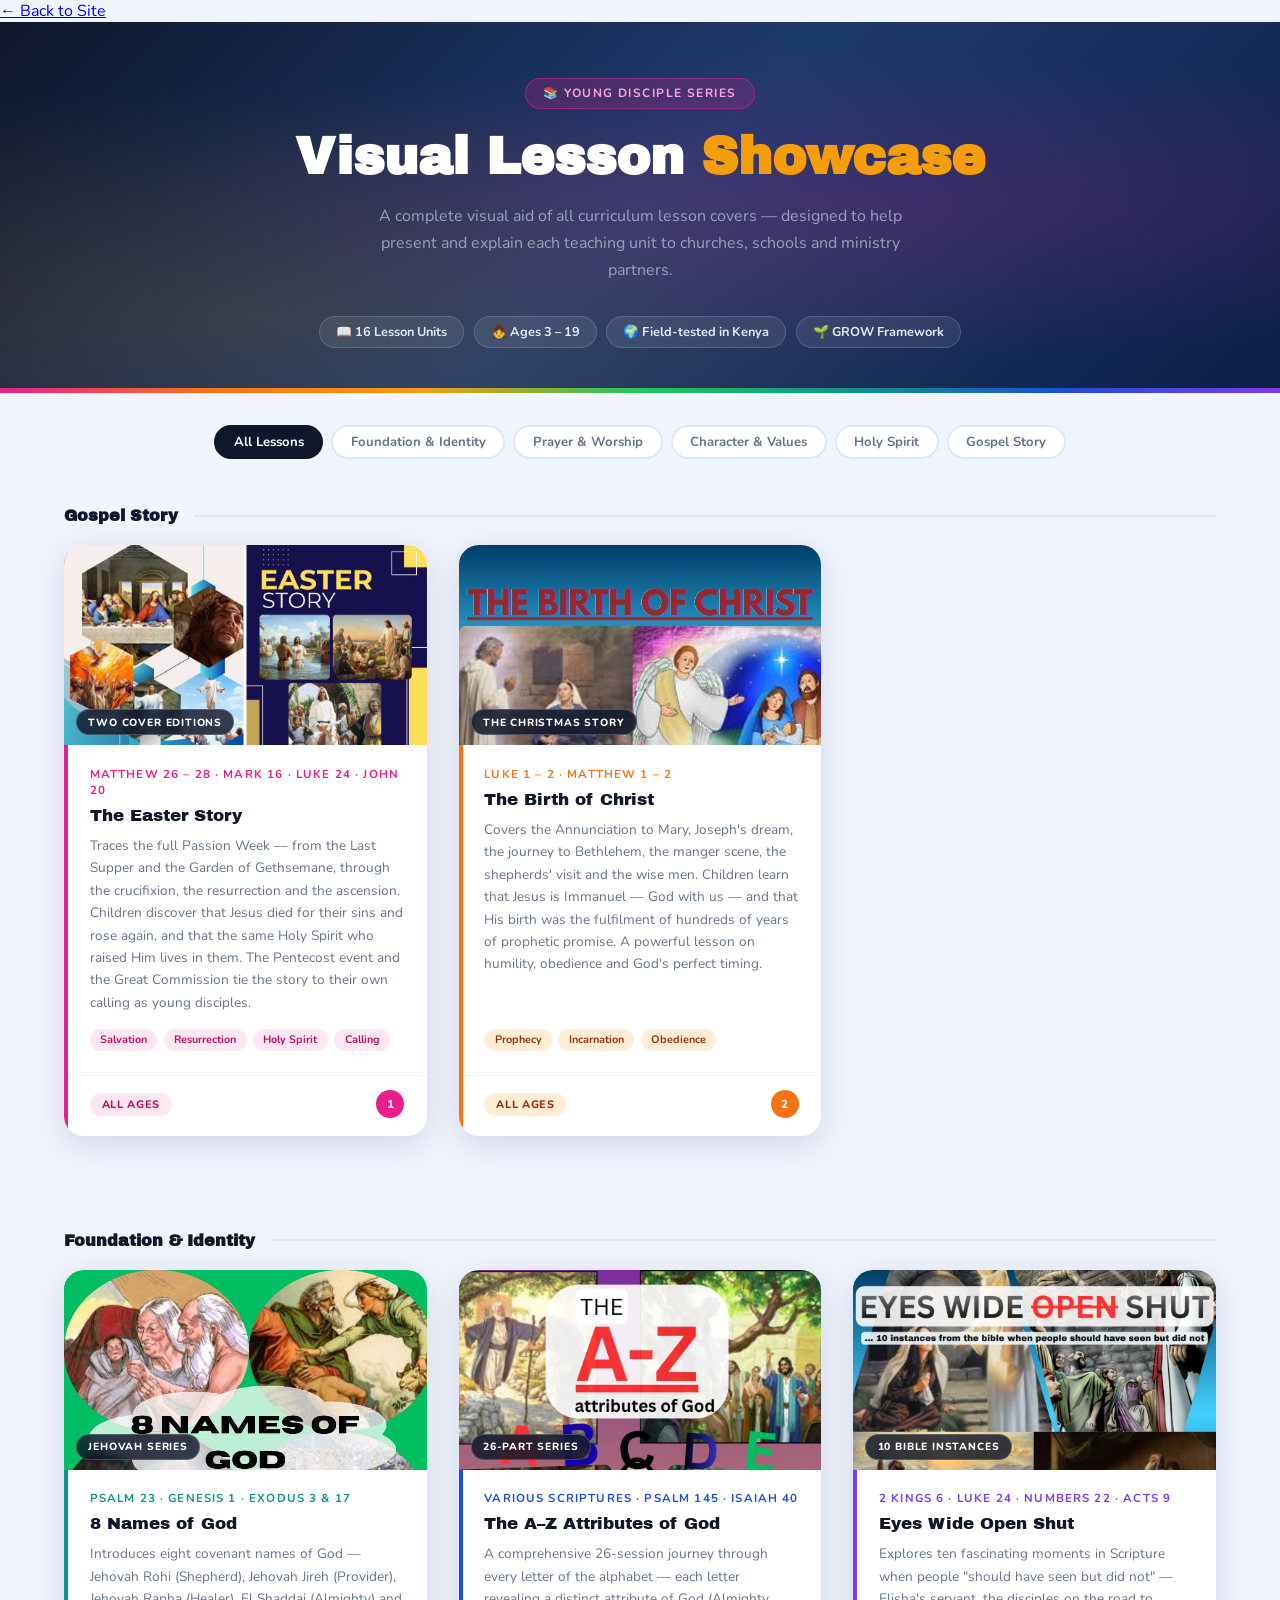
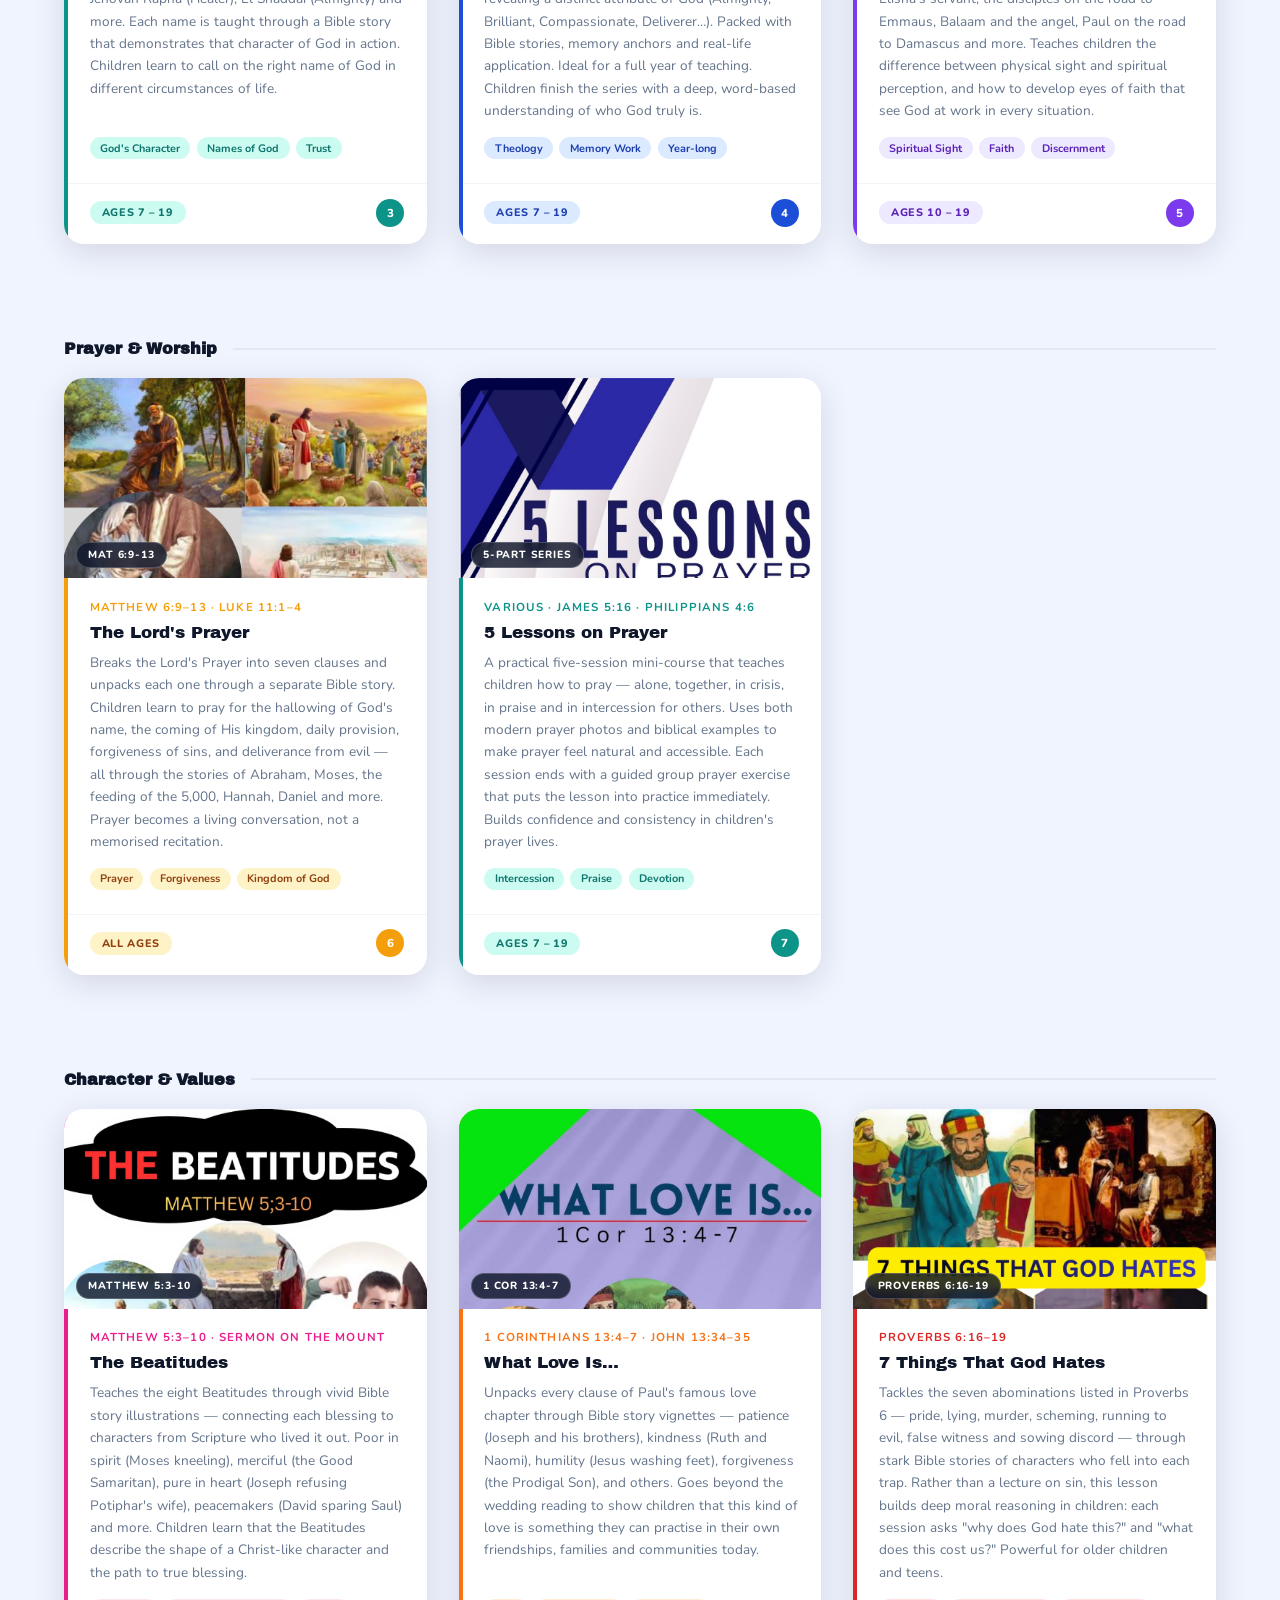
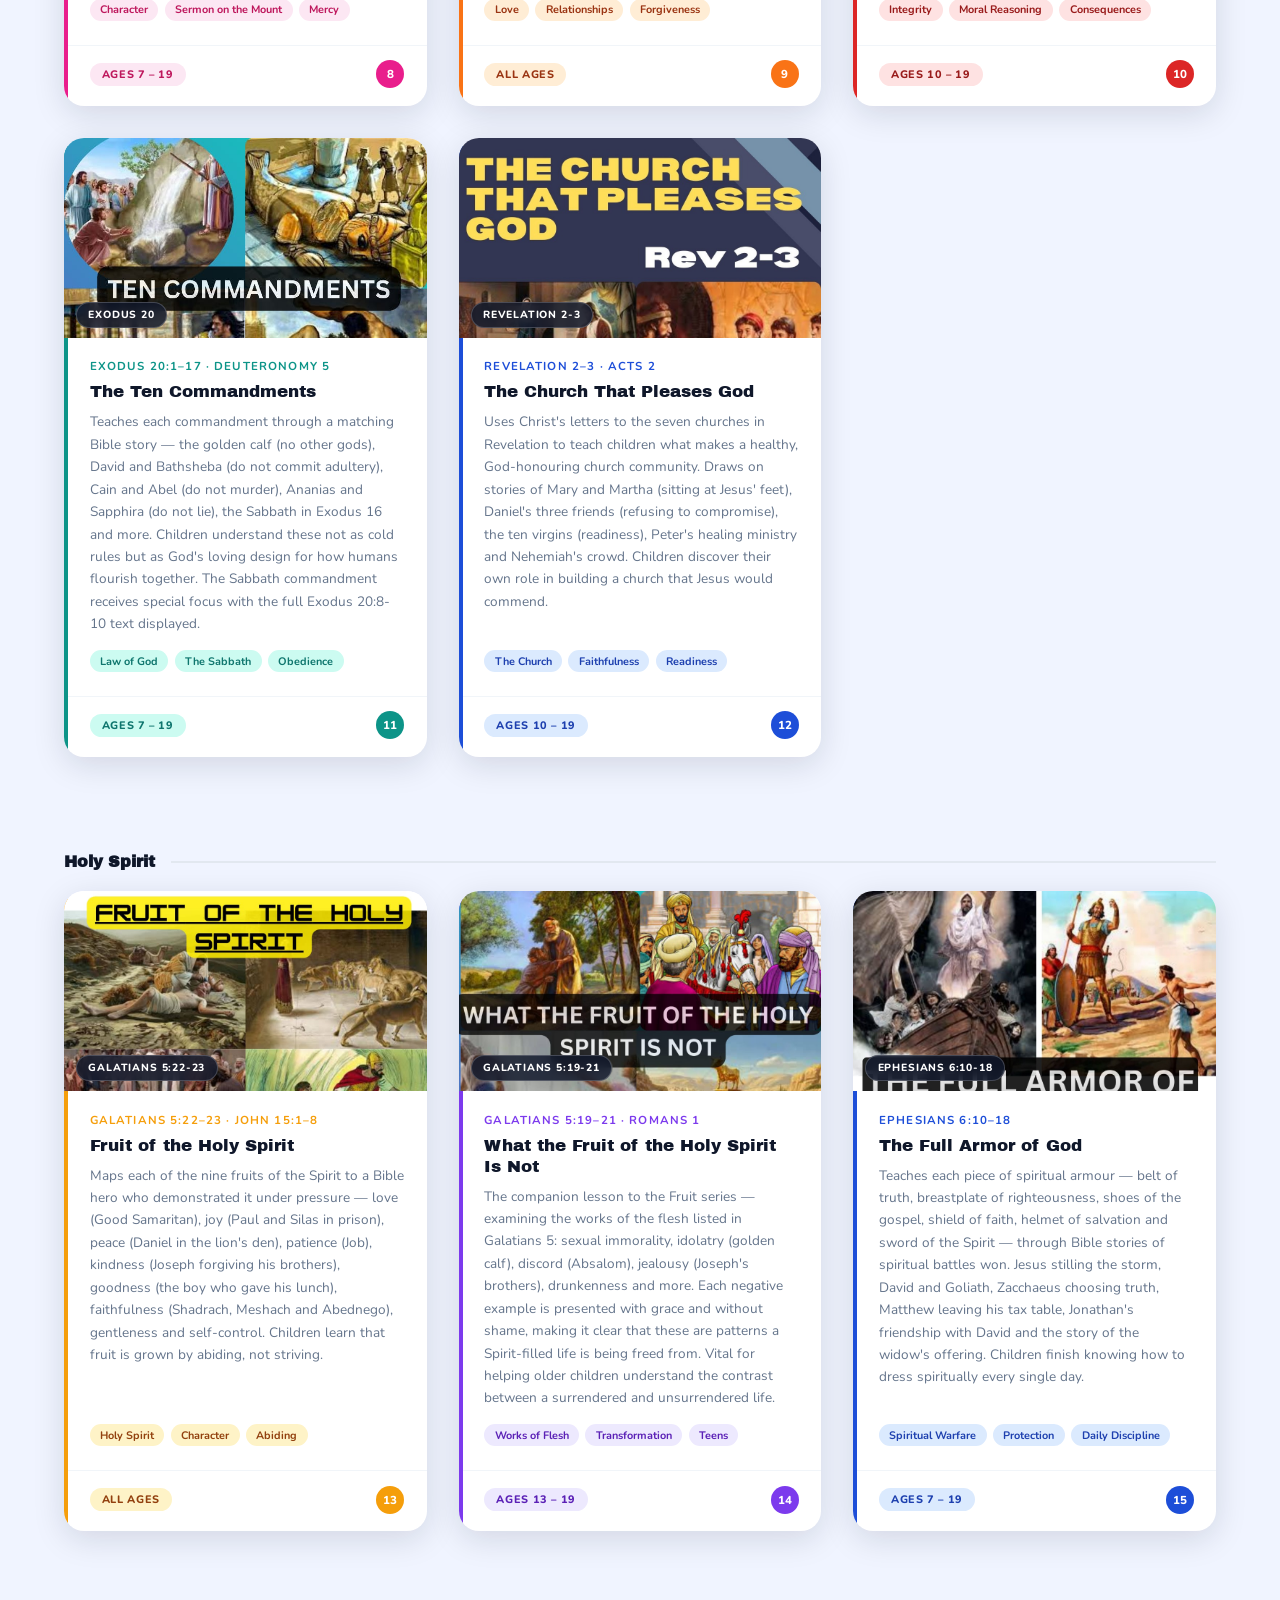
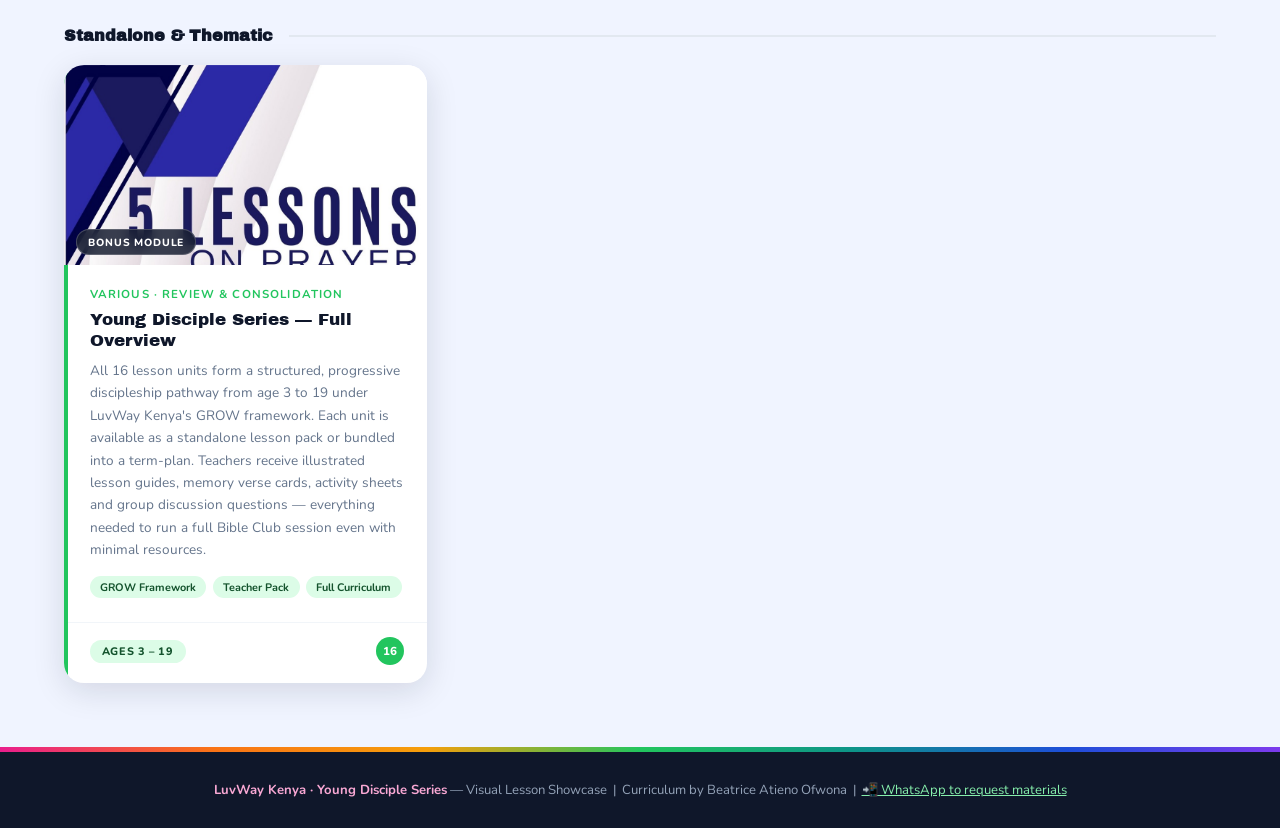
==== commit 7ffab5e5: "adding keyboard and escape for curriculum" ====
--- a/curriculum.html
+++ b/curriculum.html
@@ -576,6 +576,13 @@
 
 <body>
 
+    <!-- Backdrop -->
+    <div class="page-backdrop" onclick="goBack()"></div>
+    <!-- Back button -->
+    <a href="index.html" class="back-btn" id="backBtn">
+        ← Back to Site
+    </a>
+
     <!-- HERO -->
     <div class="hero">
         <div class="hero-inner">
@@ -1211,6 +1218,16 @@
                 renderLightbox();
             }
         });
+
+        // ─── Go back ─────────────────────────────────────────────────
+        function goBack() {
+            window.location.href = 'index.html';
+        }
+
+        // ─── ESC key to go back ───────────────────────────────────────
+        document.addEventListener('keydown', e => {
+            if (e.key === 'Escape') goBack();
+        });
     </script>
 </body>
 
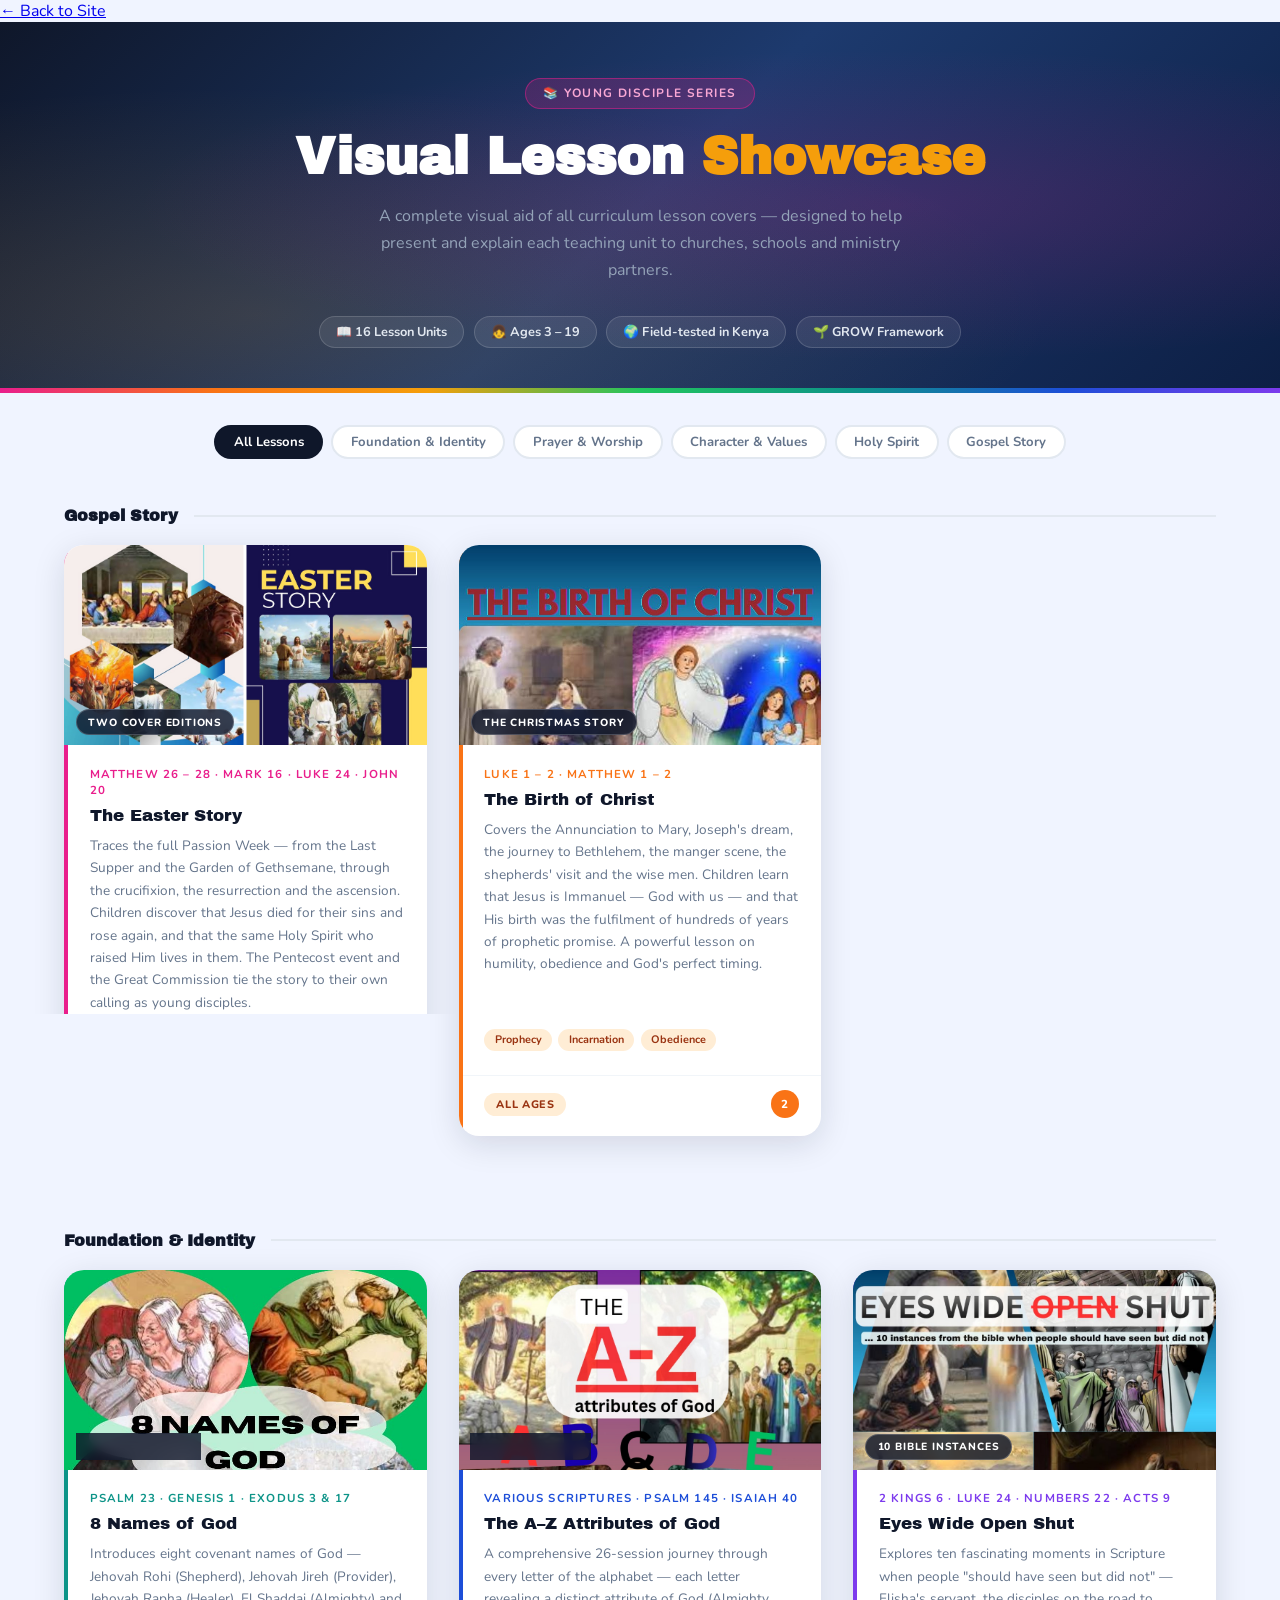
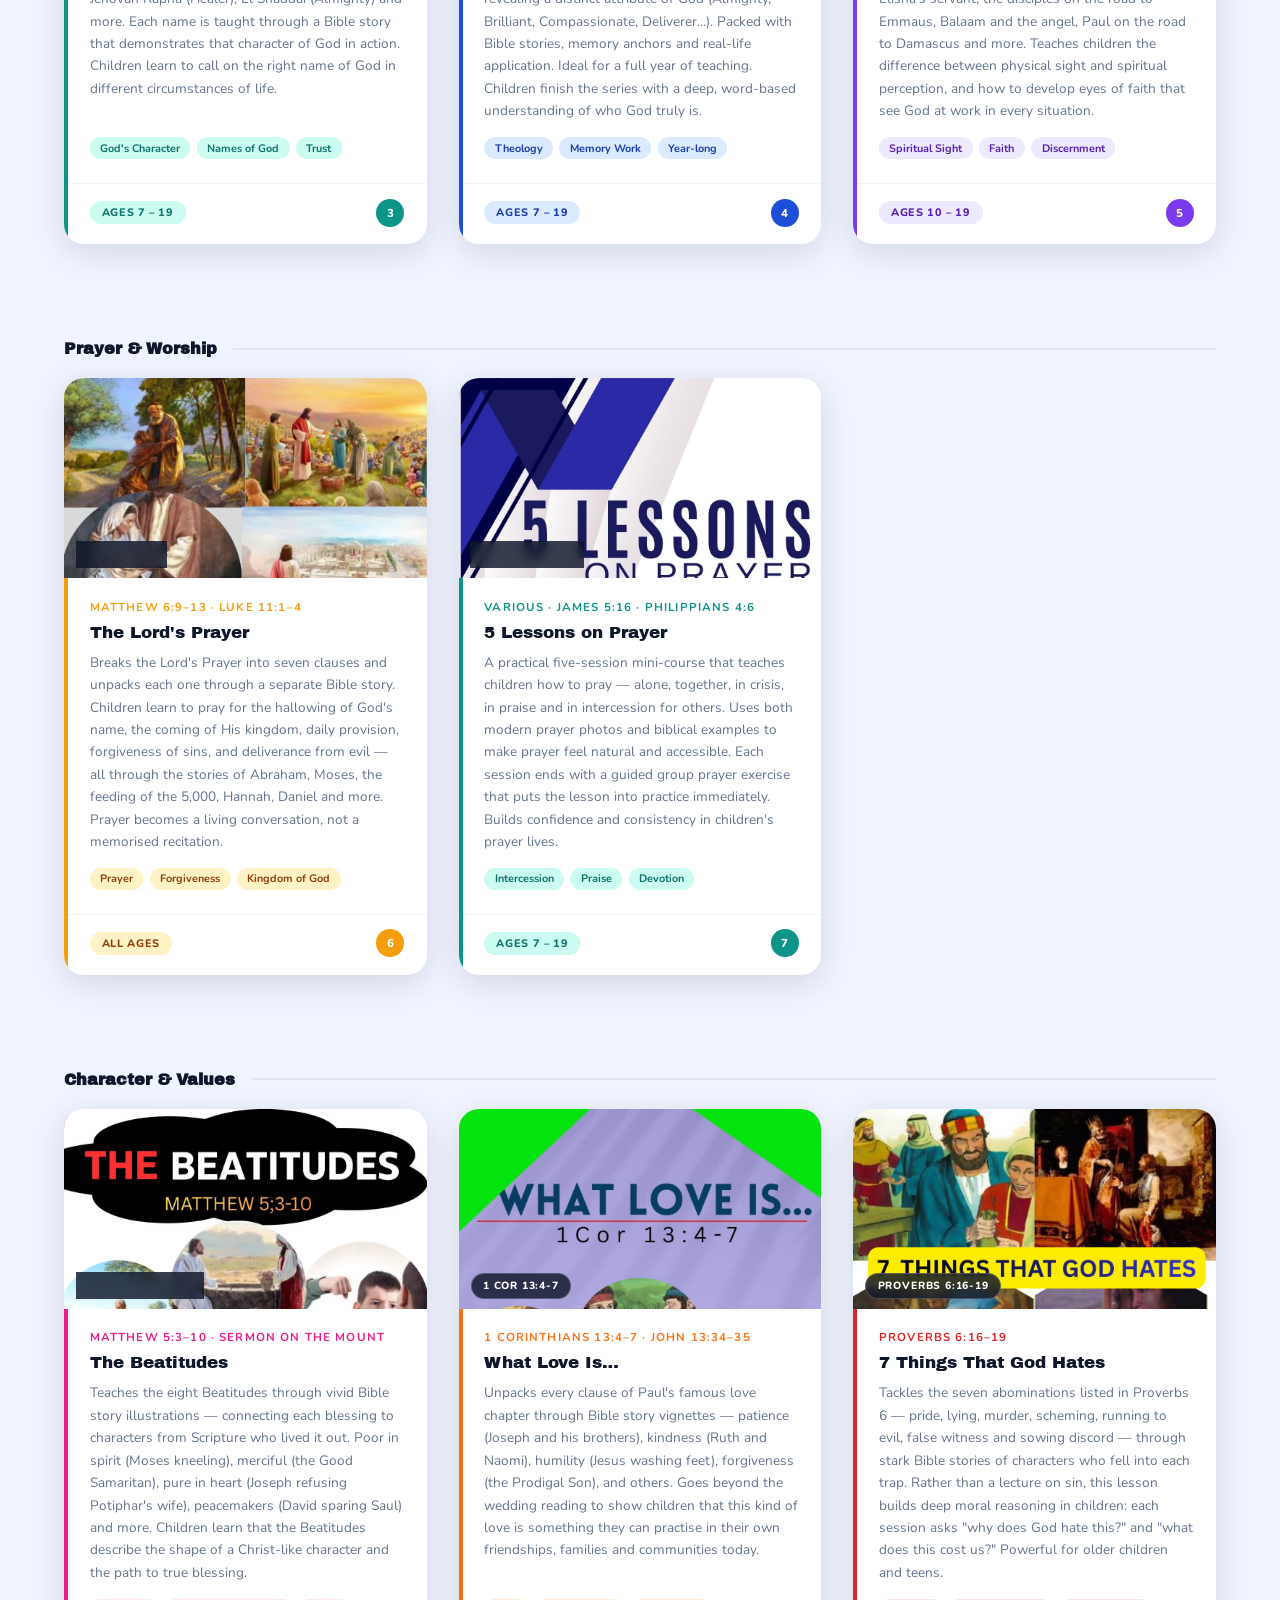
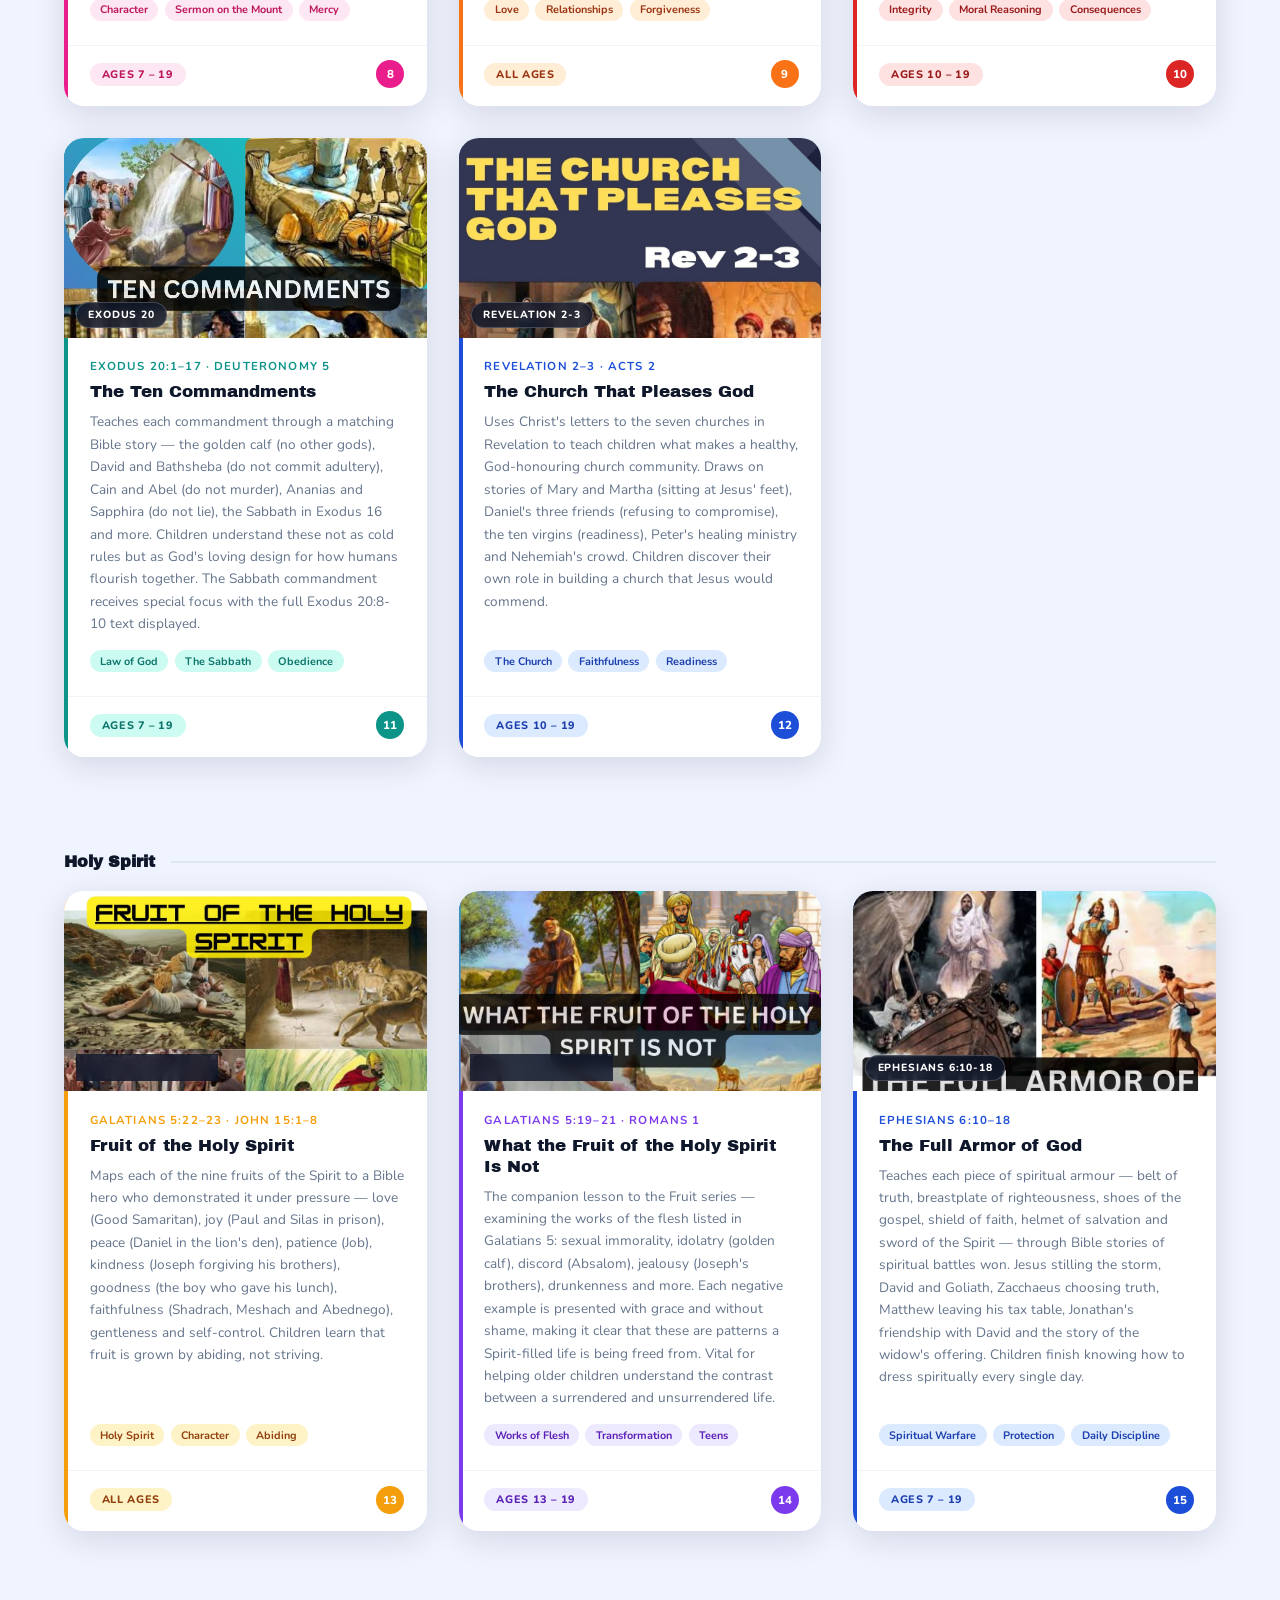
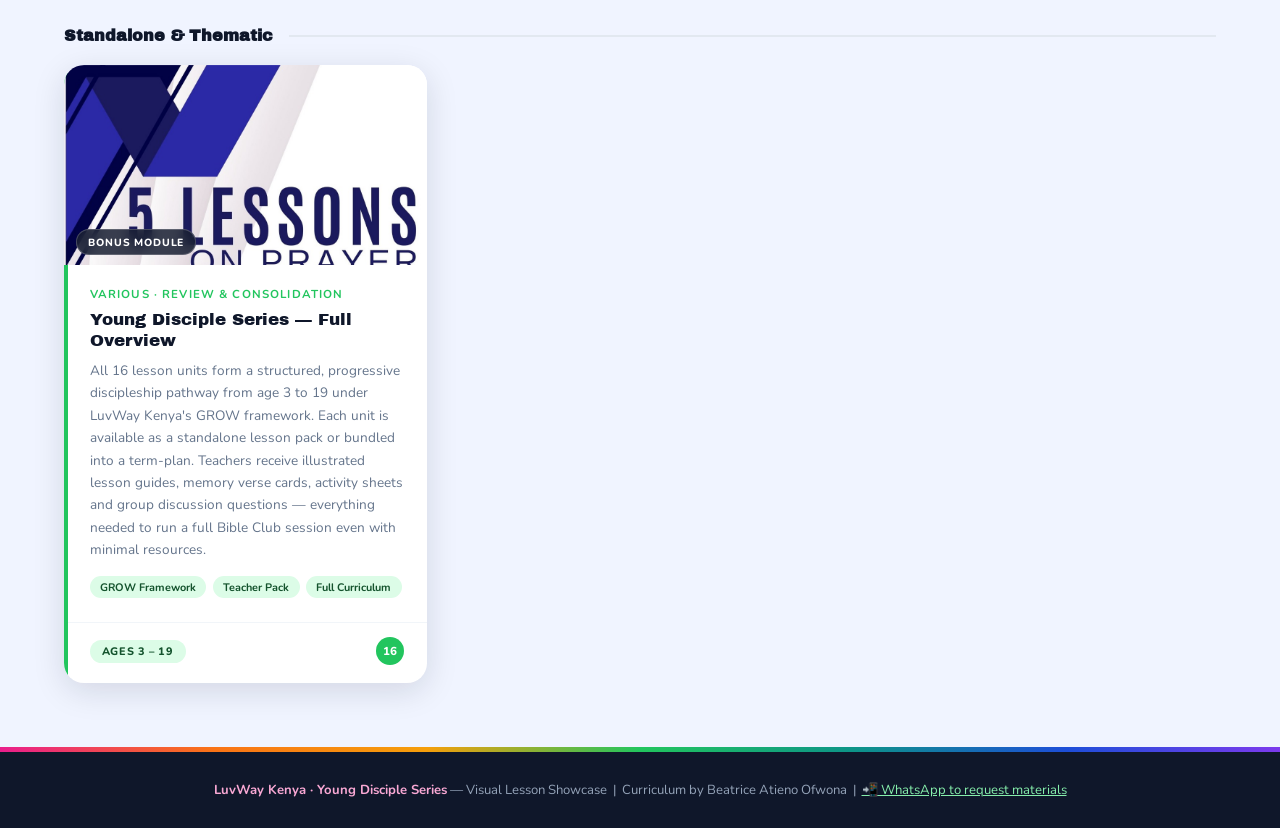
==== commit 2c97fb69: "google analytics adding script after head tag to every page" ====
--- a/curriculum.html
+++ b/curriculum.html
@@ -574,6 +574,19 @@
     </style>
 </head>
 
+<!-- Google tag (gtag.js) -->
+<script async src="https://www.googletagmanager.com/gtag/js?id=G-0SMN07BCMK"></script>
+<script>
+    window.dataLayer = window.dataLayer || [];
+
+    function gtag() {
+        dataLayer.push(arguments);
+    }
+    gtag('js', new Date());
+
+    gtag('config', 'G-0SMN07BCMK');
+</script>
+
 <body>
 
     <!-- Backdrop -->
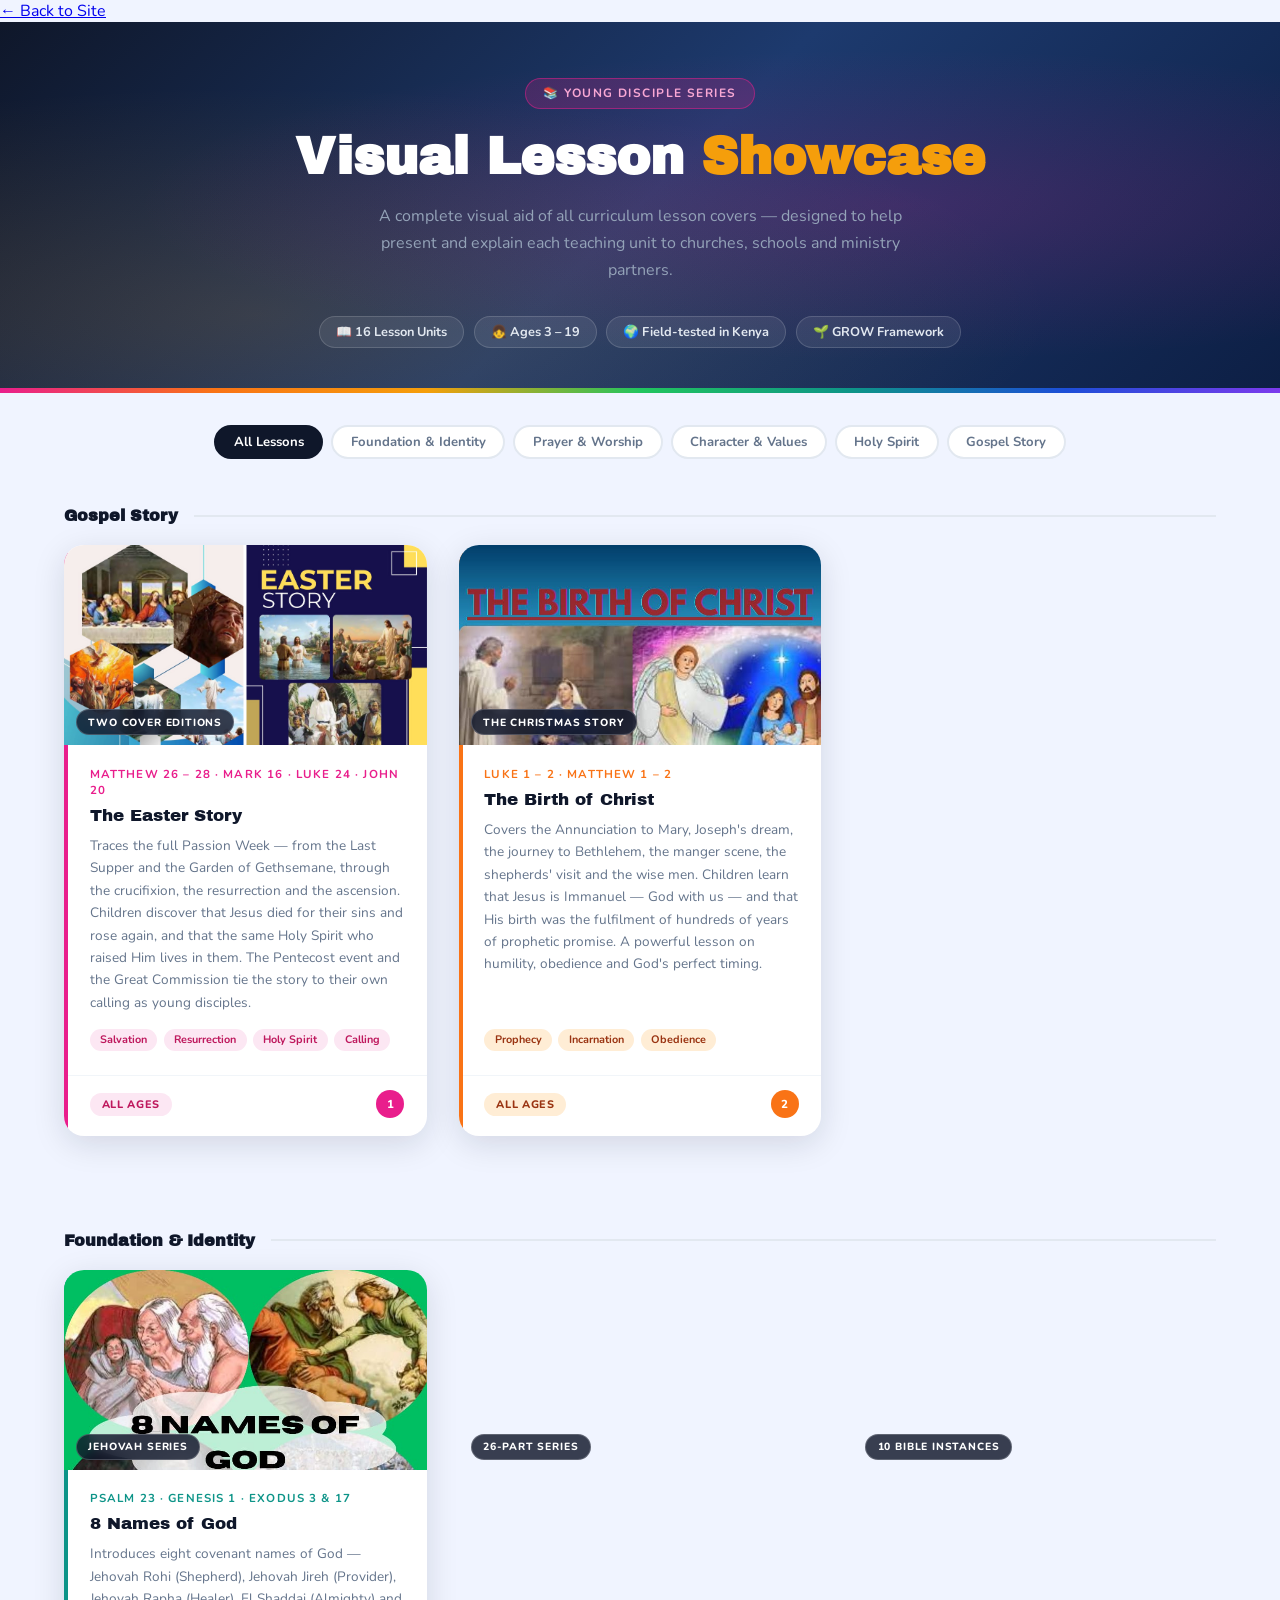
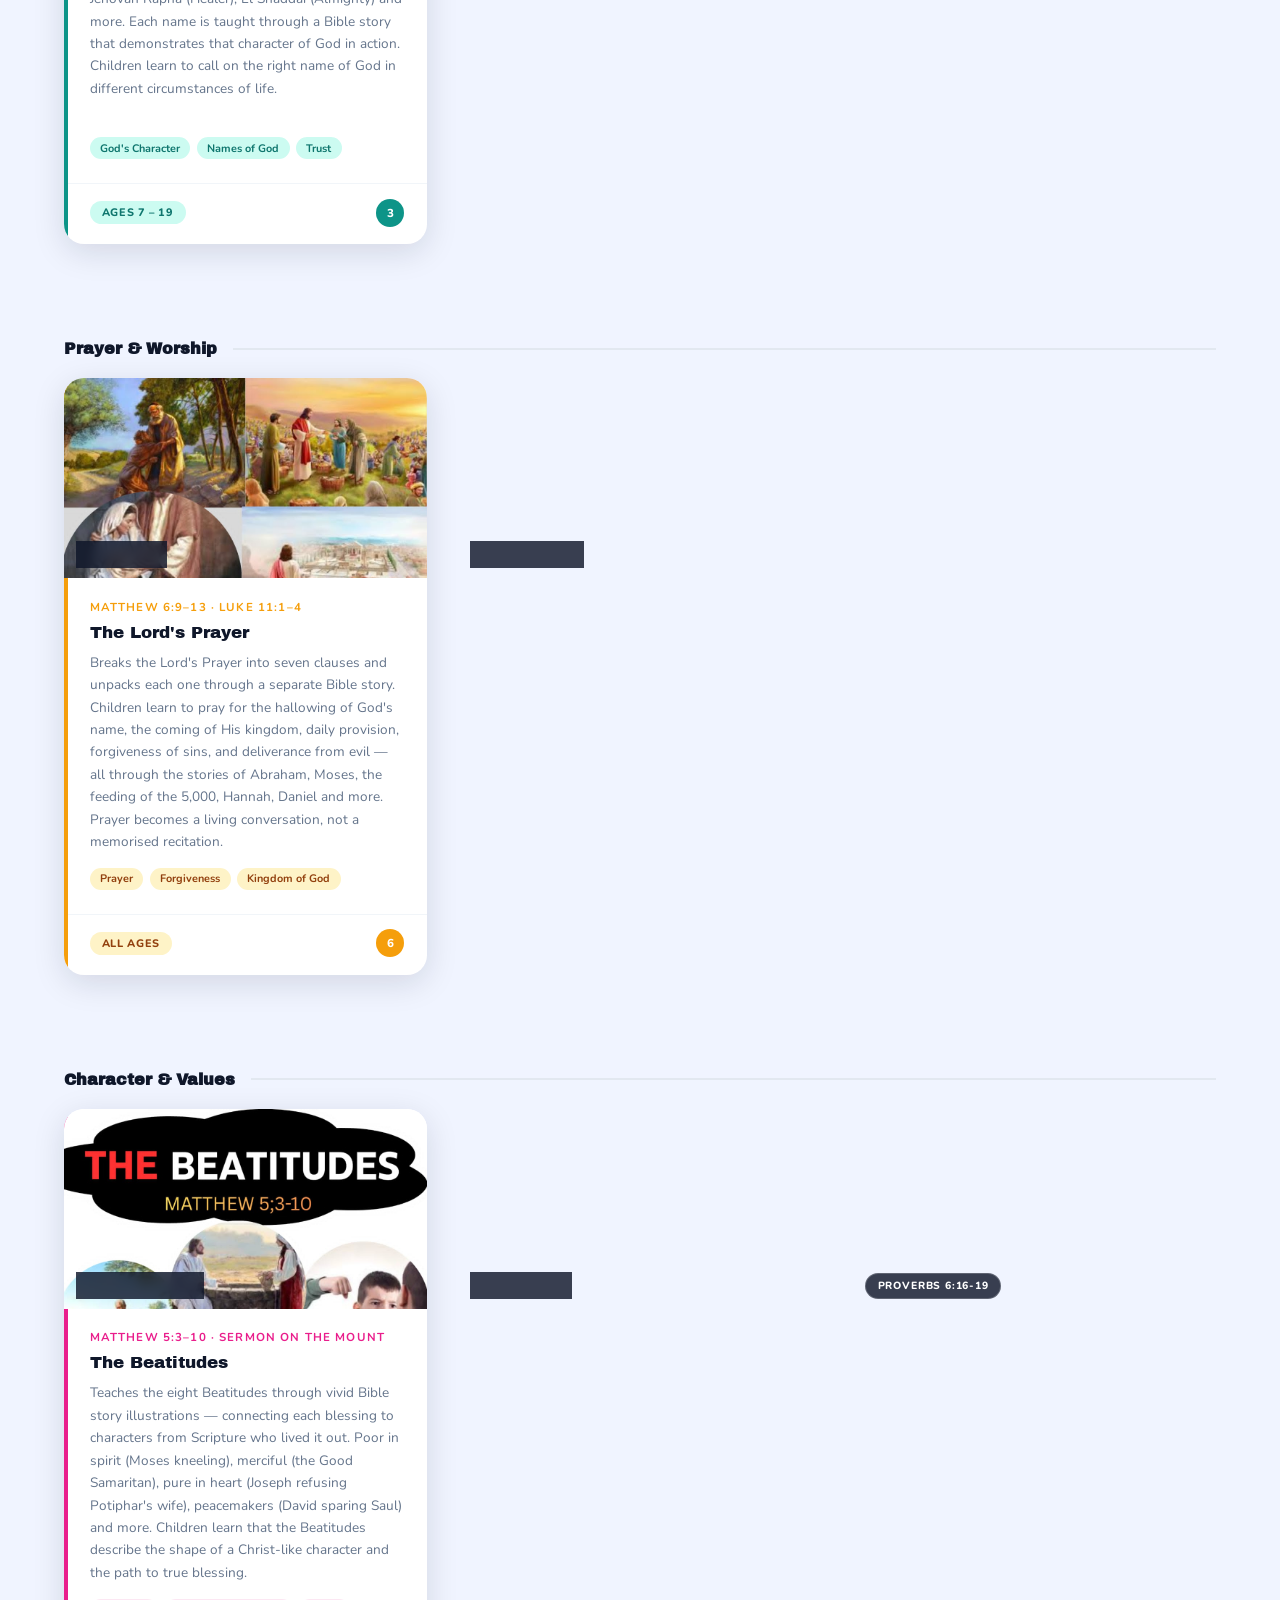
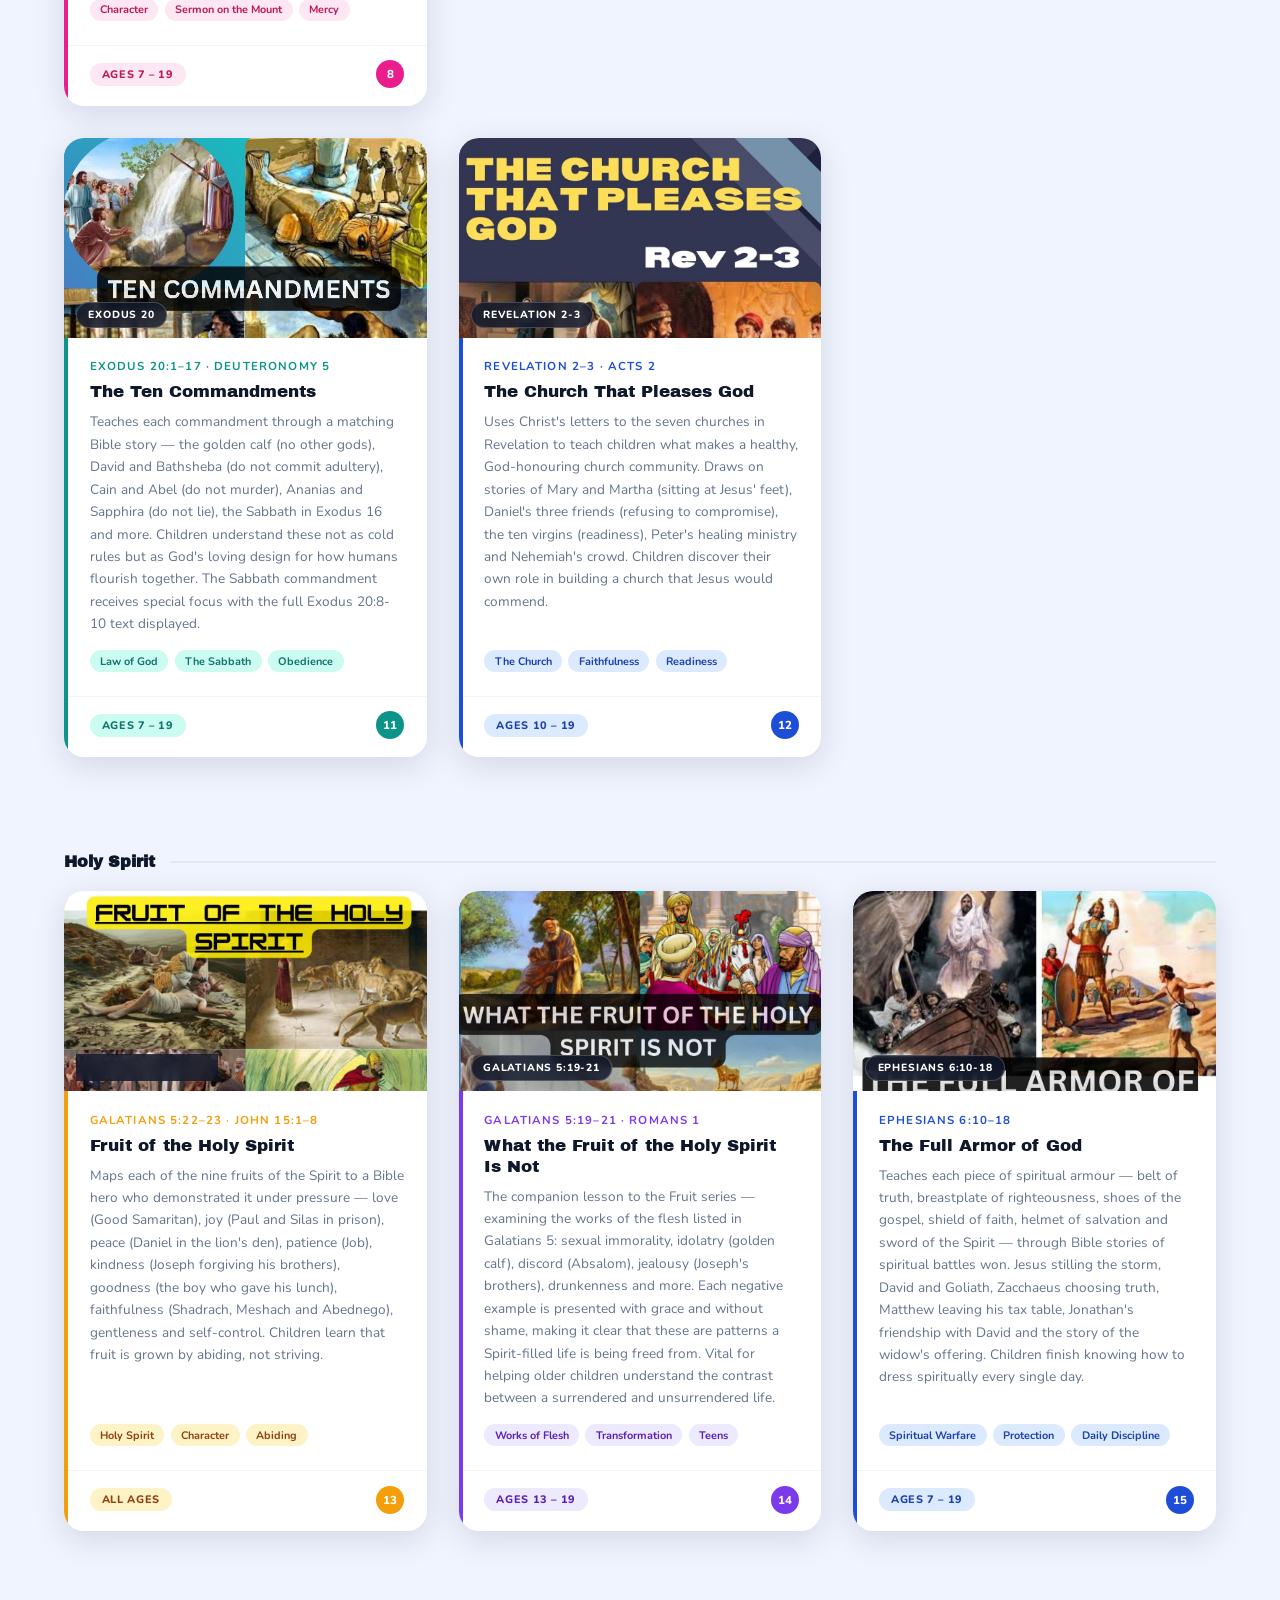
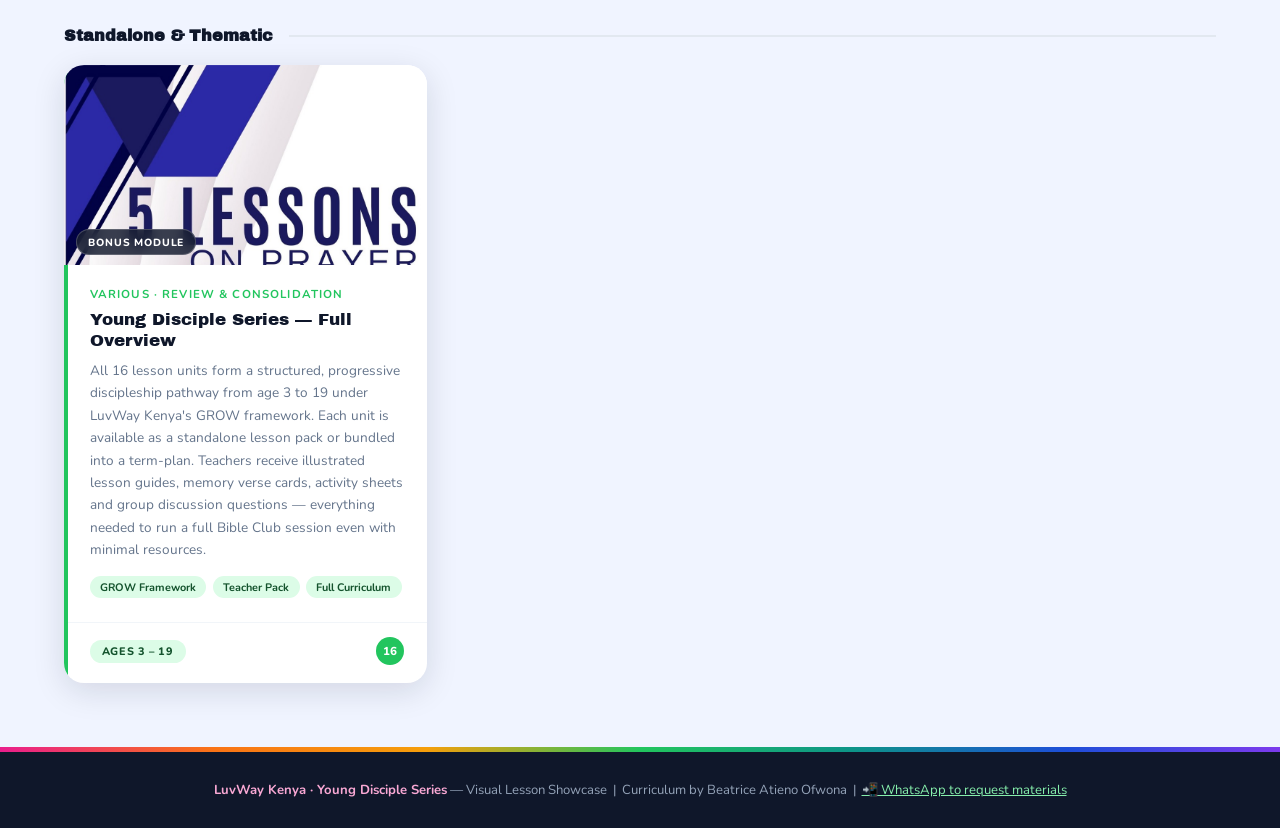
==== commit f54b6cb4: "Improve SEO: fix canonical/title issues, add meta tags, structured data - Remove conflicting duplica" ====
--- a/curriculum.html
+++ b/curriculum.html
@@ -4,7 +4,28 @@
 <head>
     <meta charset="UTF-8">
     <meta name="viewport" content="width=device-width, initial-scale=1.0">
-    <title>Young Disciple Series — Lesson Showcase</title>
+    <title>Curriculum — Young Disciple Series | LuvWay Kenya</title>
+    <meta name="description" content="Explore LuvWay Kenya's 10-year Young Disciple Series curriculum — a Bible Club lesson showcase used to disciple children across Nairobi, Kiambu, Kilifi and Mombasa.">
+    <meta name="keywords" content="LuvWay Kenya curriculum, Young Disciple Series, Bible Club lessons Kenya, children's Sunday school curriculum">
+    <meta name="robots" content="index, follow">
+    <link rel="canonical" href="https://luvway-k.co.ke/curriculum.html" />
+    <link rel="icon" type="image/x-icon" href="assets/images/favicon.ico">
+
+    <!-- Open Graph -->
+    <meta property="og:type" content="website">
+    <meta property="og:site_name" content="LuvWay Kenya">
+    <meta property="og:title" content="Curriculum — Young Disciple Series | LuvWay Kenya">
+    <meta property="og:description" content="A 10-year Bible Club curriculum discipling children across Kenya — explore the Young Disciple Series lesson showcase.">
+    <meta property="og:url" content="https://luvway-k.co.ke/curriculum.html">
+    <meta property="og:image" content="https://luvway-k.co.ke/assets/images/luvway_logo.png">
+    <meta property="og:locale" content="en_KE">
+
+    <!-- Twitter -->
+    <meta name="twitter:card" content="summary_large_image">
+    <meta name="twitter:title" content="Curriculum — Young Disciple Series | LuvWay Kenya">
+    <meta name="twitter:description" content="A 10-year Bible Club curriculum discipling children across Kenya — explore the Young Disciple Series lesson showcase.">
+    <meta name="twitter:image" content="https://luvway-k.co.ke/assets/images/luvway_logo.png">
+
     <link rel="preconnect" href="https://fonts.googleapis.com">
     <link href="https://fonts.googleapis.com/css2?family=Archivo+Black&family=Nunito:wght@400;600;700;800&display=swap" rel="stylesheet">
     <style>
@@ -31,7 +52,19 @@
             margin: 0;
             padding: 0;
         }
-        
+
+        .sr-only {
+            position: absolute;
+            width: 1px;
+            height: 1px;
+            padding: 0;
+            margin: -1px;
+            overflow: hidden;
+            clip: rect(0, 0, 0, 0);
+            white-space: nowrap;
+            border: 0;
+        }
+
         body {
             font-family: 'Nunito', sans-serif;
             background: var(--page-bg);
@@ -600,7 +633,7 @@
     <div class="hero">
         <div class="hero-inner">
             <div class="hero-tag">📚 Young Disciple Series</div>
-            <h1>Visual Lesson <span>Showcase</span></h1>
+            <h1>Visual Lesson <span>Showcase</span><span class="sr-only"> — LuvWay Kenya Young Disciple Series: Bible Club Curriculum for Children</span></h1>
             <p>A complete visual aid of all curriculum lesson covers — designed to help present and explain each teaching unit to churches, schools and ministry partners.</p>
             <div class="hero-pills">
                 <span class="hero-pill">📖 16 Lesson Units</span>
